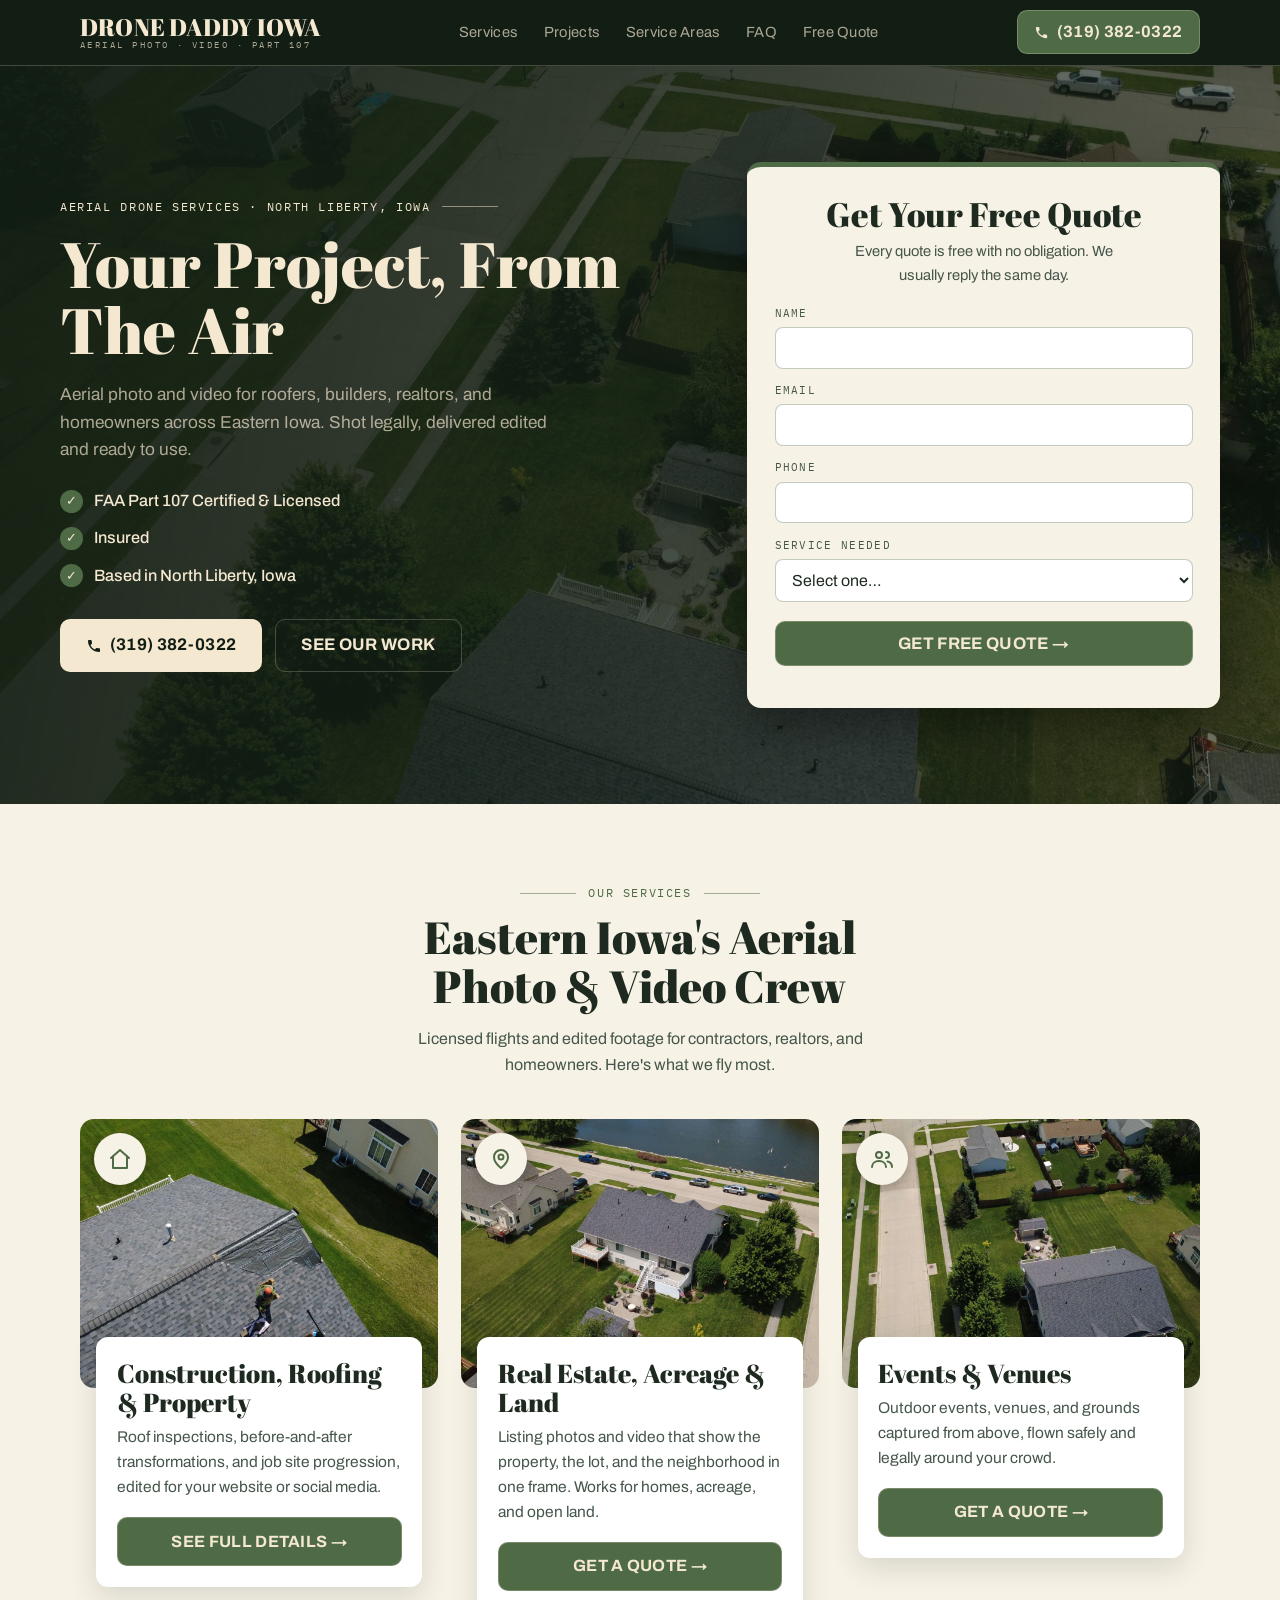
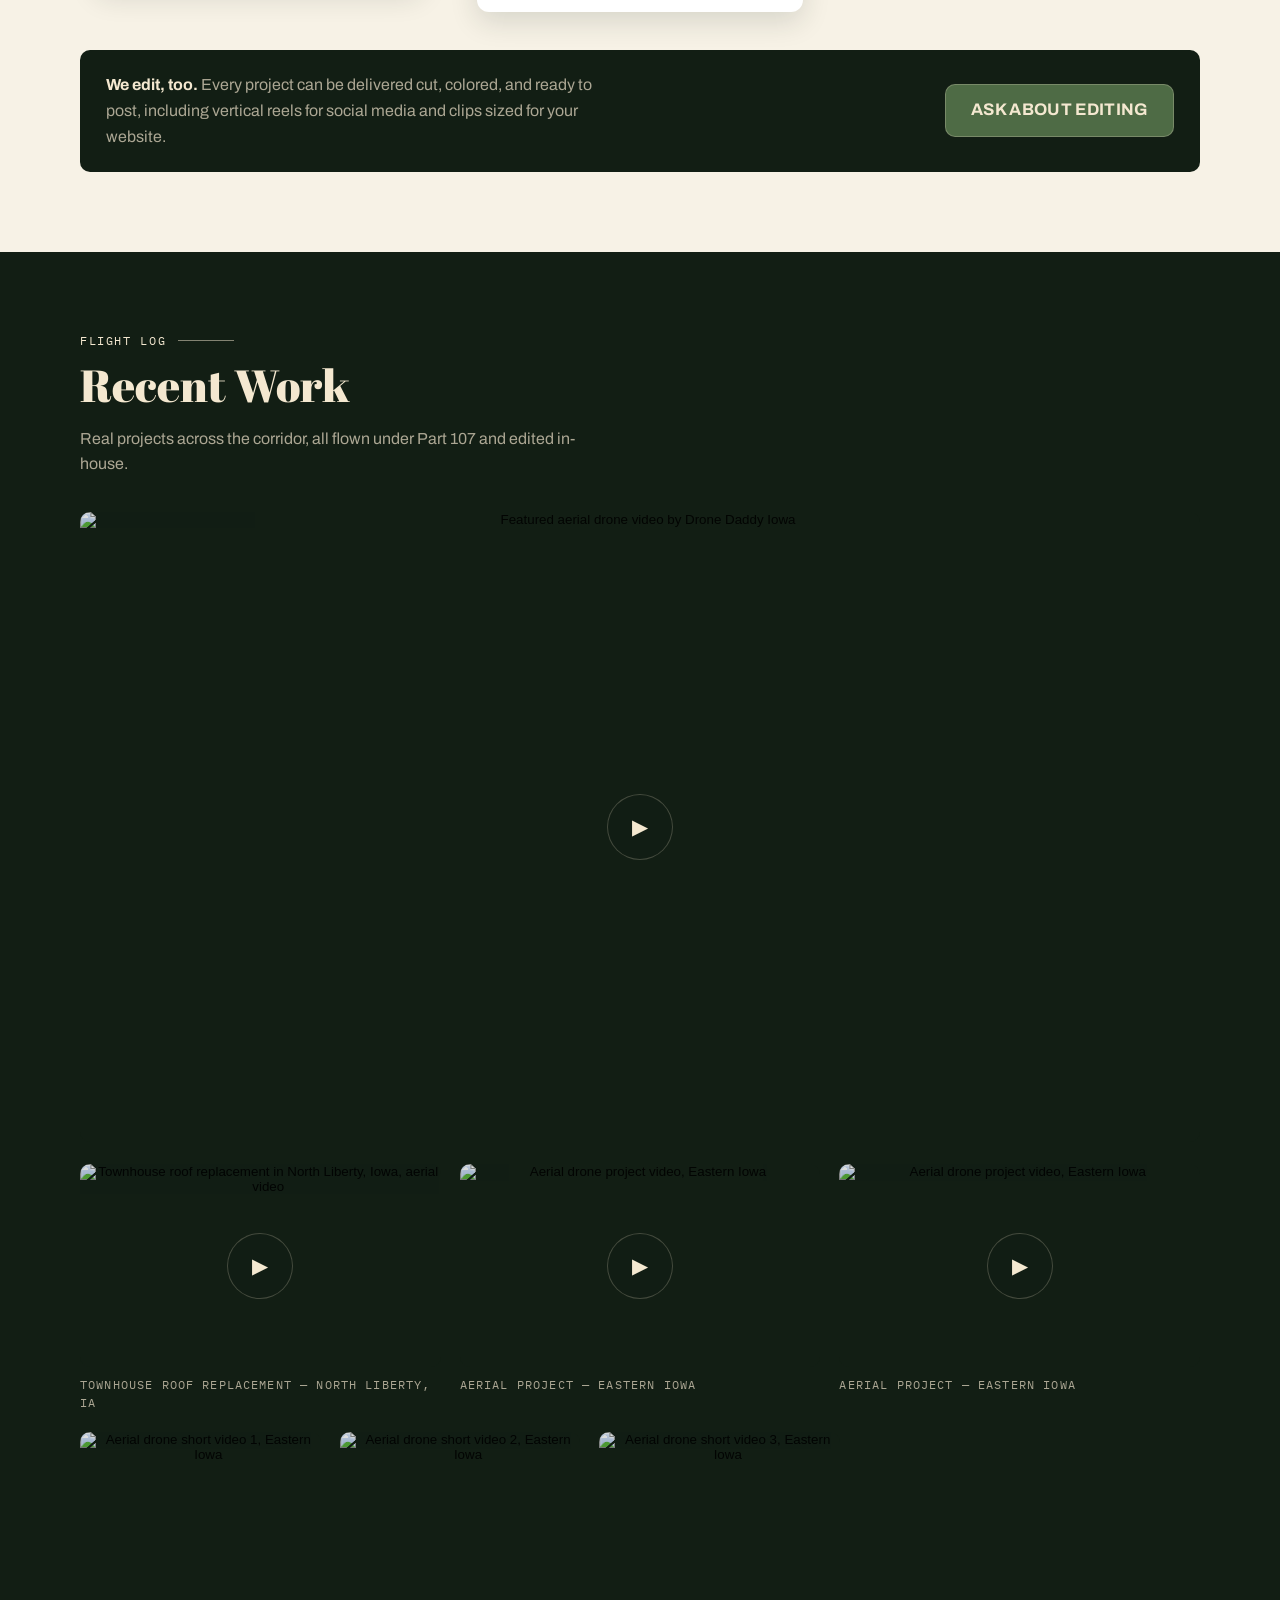
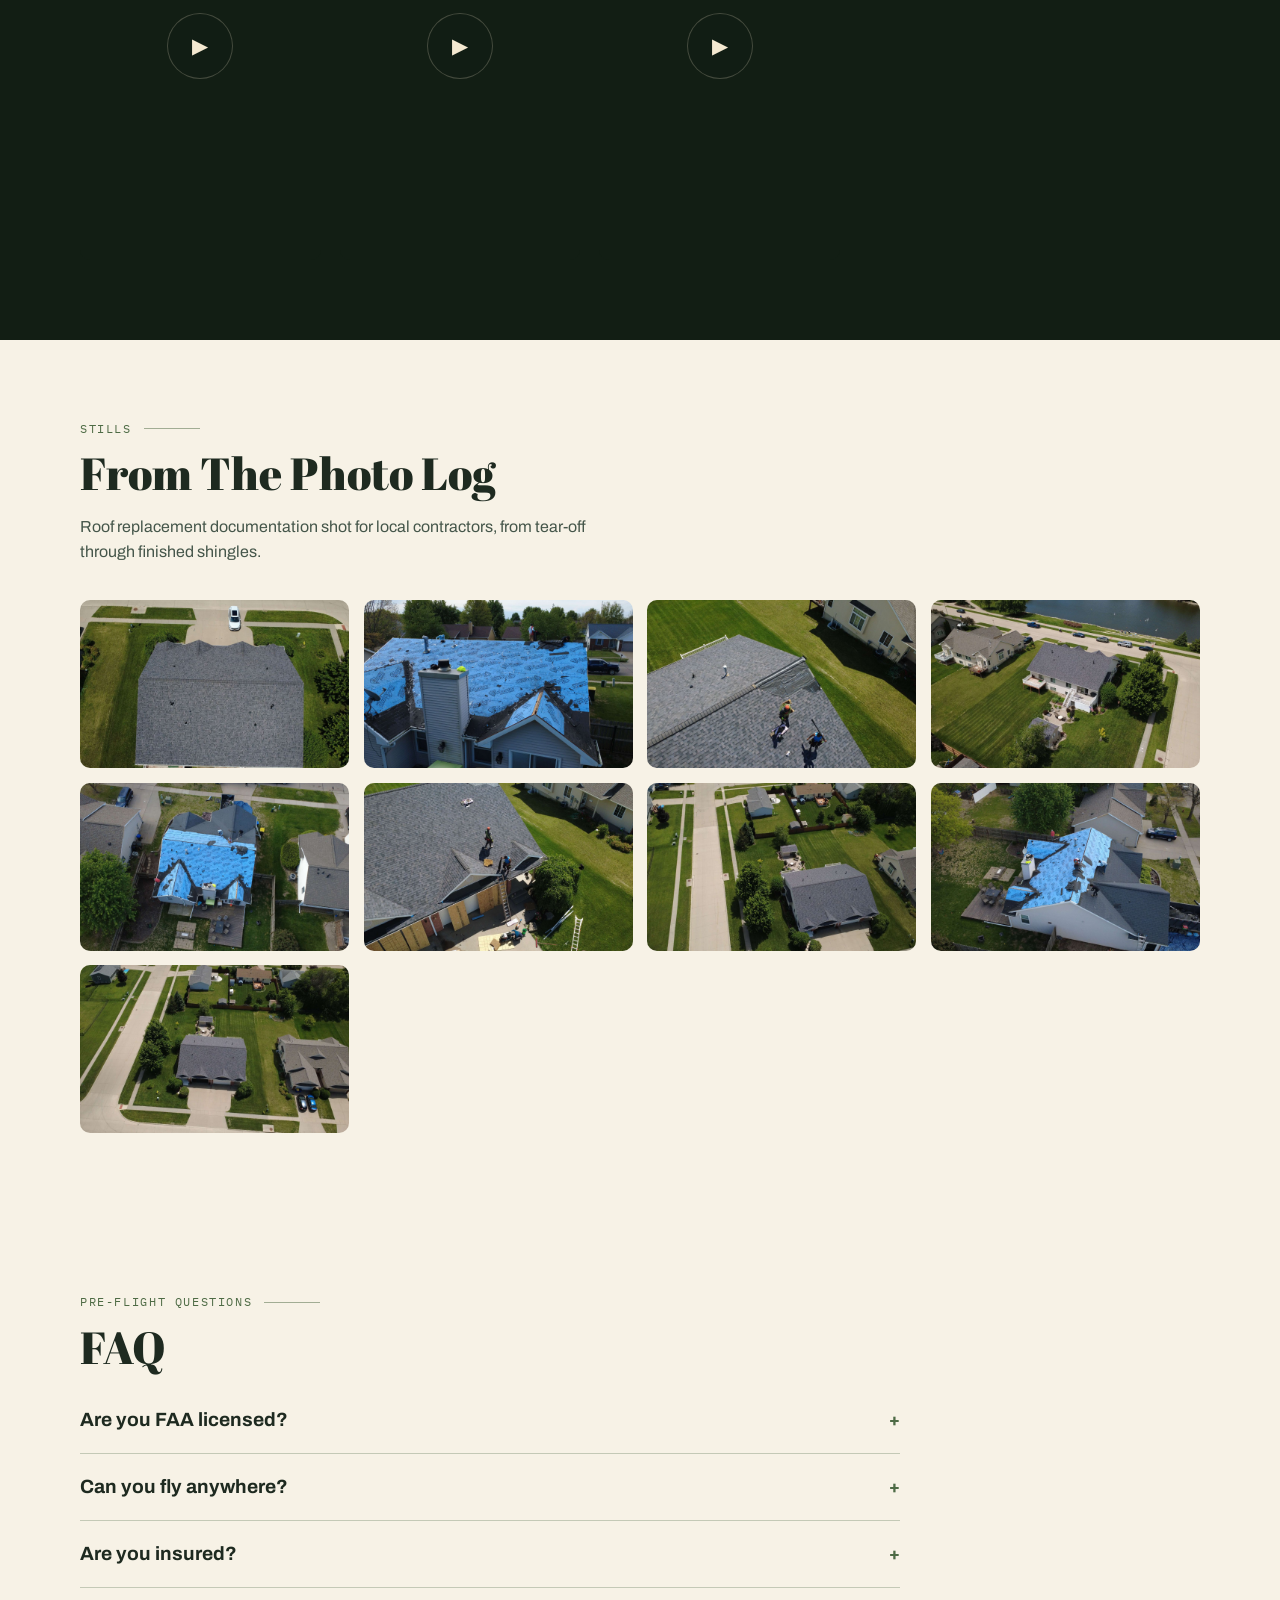
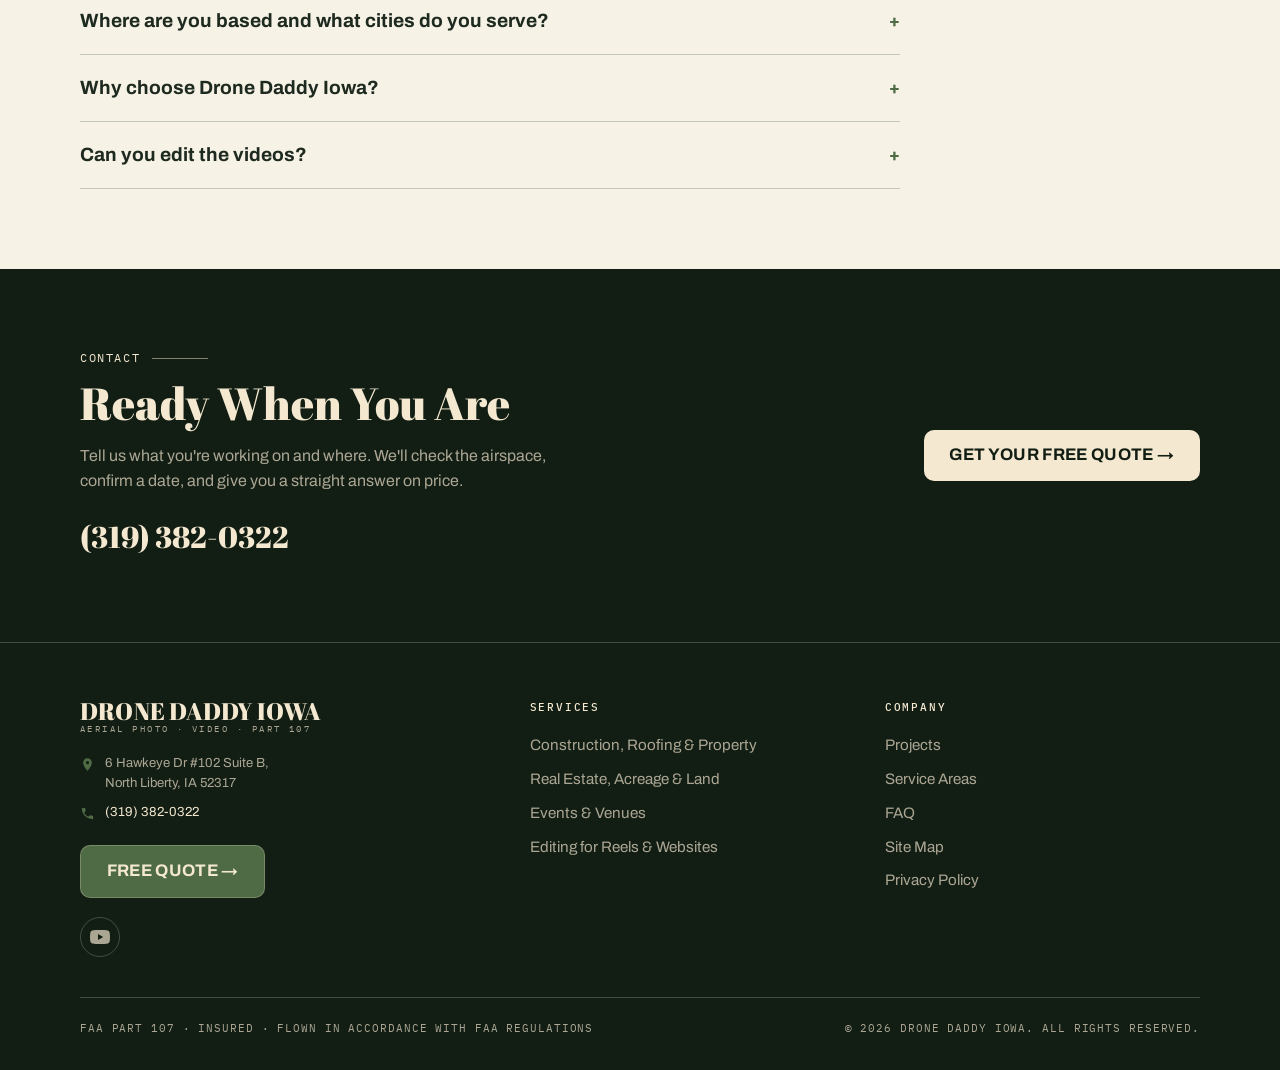
==== index.html @ 3ab8909d "Add three YouTube Shorts to homepage and projects page Co-Authored-By: Claude Sonnet 5.5 <noreply@an" ====
<!DOCTYPE html>
<html lang="en">
<head>
<meta charset="UTF-8">
<meta name="viewport" content="width=device-width, initial-scale=1.0">
<title>Iowa Aerial Drone Photography | Drone Daddy Iowa</title>
<meta name="description" content="Aerial drone photo and video for roofing, construction, real estate, and events. Free quotes: (319) 382-0322. 6 Hawkeye Dr #102 Suite B, North Liberty, IA 52317.">
<link rel="canonical" href="https://www.dronedaddyiowa.com/">

<meta property="og:title" content="Iowa Aerial Drone Photography | Drone Daddy Iowa">
<meta property="og:description" content="Aerial drone photo and video for roofing, construction, real estate, and events. Free quotes: (319) 382-0322.">
<meta property="og:type" content="website">
<meta property="og:url" content="https://www.dronedaddyiowa.com/">
<meta property="og:image" content="https://www.dronedaddyiowa.com/images/hero-poster.jpg">

<link rel="preconnect" href="https://fonts.googleapis.com">
<link rel="preconnect" href="https://fonts.gstatic.com" crossorigin>
<link href="https://fonts.googleapis.com/css2?family=Abril+Fatface&family=Archivo:wght@400;500;600;700&family=IBM+Plex+Mono:wght@400;500&display=swap" rel="stylesheet">
<link rel="stylesheet" href="styles.css">

<script type="application/ld+json">
{
  "@context": "https://schema.org",
  "@type": "LocalBusiness",
  "@id": "https://www.dronedaddyiowa.com/#business",
  "name": "Drone Daddy Iowa",
  "description": "FAA Part 107 certified and insured aerial drone photography and video: roofing and construction progress documentation, real estate, acreage, land, and events.",
  "url": "https://www.dronedaddyiowa.com/",
  "telephone": "+13193820322",
  "image": "https://www.dronedaddyiowa.com/images/hero-poster.jpg",
  "sameAs": ["https://www.youtube.com/@DroneDaddyIowa"],
  "address": {
    "@type": "PostalAddress",
    "streetAddress": "6 Hawkeye Dr #102 Suite B",
    "addressLocality": "North Liberty",
    "addressRegion": "IA",
    "postalCode": "52317",
    "addressCountry": "US"
  },
  "geo": {
    "@type": "GeoCoordinates",
    "latitude": 41.7500,
    "longitude": -91.6110
  },
  "areaServed": [
    {"@type": "City", "name": "North Liberty"},
    {"@type": "City", "name": "Iowa City"},
    {"@type": "City", "name": "Coralville"},
    {"@type": "City", "name": "Cedar Rapids"},
    {"@type": "City", "name": "Solon"},
    {"@type": "State", "name": "Iowa"}
  ],
  "priceRange": "$$"
}
</script>
<script type="application/ld+json">
{
  "@context": "https://schema.org",
  "@type": "FAQPage",
  "mainEntity": [
    {
      "@type": "Question",
      "name": "Are you FAA licensed?",
      "acceptedAnswer": {"@type": "Answer", "text": "Yes. Drone Daddy Iowa holds an FAA Part 107 Remote Pilot Certificate, the federal license required to fly drones commercially in the United States. Every flight follows Part 107 rules, including airspace authorization when required."}
    },
    {
      "@type": "Question",
      "name": "Can you fly anywhere?",
      "acceptedAnswer": {"@type": "Answer", "text": "Most places, yes. Airspace near airports, certain events, and some public lands needs prior FAA authorization, and a few areas are off limits entirely. We check airspace for every job before we quote it. In controlled airspace we can usually get authorization quickly through the FAA's LAANC system."}
    },
    {
      "@type": "Question",
      "name": "Are you insured?",
      "acceptedAnswer": {"@type": "Answer", "text": "Yes. We carry liability insurance for our drone operations and can provide a certificate of insurance on request. Many contractors and venues require one before work begins."}
    },
    {
      "@type": "Question",
      "name": "Where are you based and what cities do you serve?",
      "acceptedAnswer": {"@type": "Answer", "text": "We are based in North Liberty, Iowa and serve the surrounding corridor: Iowa City, Coralville, Cedar Rapids, Solon, and communities across Eastern Iowa. For larger projects we travel statewide."}
    },
    {
      "@type": "Question",
      "name": "Why choose Drone Daddy Iowa?",
      "acceptedAnswer": {"@type": "Answer", "text": "We are local, licensed, and insured, and we deliver edited footage you can actually use, not just raw files. We shoot for roofers, builders, realtors, and homeowners across Eastern Iowa, and we check airspace before every flight."}
    },
    {
      "@type": "Question",
      "name": "Can you edit the videos?",
      "acceptedAnswer": {"@type": "Answer", "text": "Yes. Editing is part of the job: color, music, titles, and cuts sized for wherever the footage will live, from YouTube to your website to social media reels. If you have your own editor, we can deliver raw footage instead."}
    }
  ]
}
</script>
</head>
<body>

<header class="site-header">
  <div class="header-inner">
    <a class="brand" href="#top">Drone Daddy Iowa
      <small>Aerial Photo · Video · Part 107</small>
    </a>
    <nav class="main-nav" id="mainNav" aria-label="Main">
      <a href="#services">Services</a>
      <a href="projects.html">Projects</a>
      <a href="service-areas.html">Service Areas</a>
      <a href="#faq">FAQ</a>
      <a href="#quote">Free Quote</a>
    </nav>
    <div style="display:flex; gap:.6rem; align-items:center;">
      <a class="call-btn" href="tel:+13193820322">
        <svg width="15" height="15" viewBox="0 0 24 24" fill="currentColor" aria-hidden="true"><path d="M6.62 10.79a15.05 15.05 0 0 0 6.59 6.59l2.2-2.2a1 1 0 0 1 1.02-.24 11.36 11.36 0 0 0 3.57.57 1 1 0 0 1 1 1V20a1 1 0 0 1-1 1A17 17 0 0 1 3 4a1 1 0 0 1 1-1h3.5a1 1 0 0 1 1 1 11.36 11.36 0 0 0 .57 3.57 1 1 0 0 1-.25 1.02z"/></svg>
        (319) 382-0322</a>
      <button class="nav-toggle" aria-expanded="false" aria-controls="mainNav" aria-label="Menu">☰</button>
    </div>
  </div>
</header>

<main id="top">

  <!-- ====================== HERO ====================== -->
  <section class="hero on-dark">
    <div class="hero-media" id="heroMedia" aria-hidden="true"></div>
    <div class="wrap hero-grid">

      <div class="hero-copy">
        <p class="data-label">Aerial Drone Services · North Liberty, Iowa</p>
        <h1>Your Project, From The Air</h1>
        <p class="sub">Aerial photo and video for roofers, builders, realtors, and homeowners across Eastern Iowa. Shot legally, delivered edited and ready to use.</p>
        <ul class="checklist">
          <li>FAA Part 107 Certified &amp; Licensed</li>
          <li>Insured</li>
          <li>Based in North Liberty, Iowa</li>
        </ul>
        <div class="hero-ctas">
          <a class="btn btn-light" href="tel:+13193820322">
            <svg width="16" height="16" viewBox="0 0 24 24" fill="currentColor" aria-hidden="true"><path d="M6.62 10.79a15.05 15.05 0 0 0 6.59 6.59l2.2-2.2a1 1 0 0 1 1.02-.24 11.36 11.36 0 0 0 3.57.57 1 1 0 0 1 1 1V20a1 1 0 0 1-1 1A17 17 0 0 1 3 4a1 1 0 0 1 1-1h3.5a1 1 0 0 1 1 1 11.36 11.36 0 0 0 .57 3.57 1 1 0 0 1-.25 1.02z"/></svg>
            (319) 382-0322</a>
          <a class="btn btn-ghost" href="#work">See Our Work</a>
        </div>
      </div>

      <div class="form-card" id="quote">
        <h2>Get Your Free Quote</h2>
        <p class="form-note">Every quote is free with no obligation. We usually reply the same day.</p>
        <form id="quoteForm" action="https://api.web3forms.com/submit" method="POST">
          <input type="hidden" name="access_key" value="1fcb3336-51b3-4bd0-9146-95f902e5e6cc">
          <input type="hidden" name="subject" value="New quote request — dronedaddyiowa.com">
          <input type="hidden" name="from_name" value="Drone Daddy Iowa Website">
          <input type="checkbox" name="botcheck" class="hidden" style="display:none;" tabindex="-1" aria-hidden="true">

          <label for="f-name">Name</label>
          <input id="f-name" type="text" name="name" required autocomplete="name">

          <label for="f-email">Email</label>
          <input id="f-email" type="email" name="email" required autocomplete="email">

          <label for="f-phone">Phone</label>
          <input id="f-phone" type="tel" name="phone" required autocomplete="tel">

          <label for="f-service">Service needed</label>
          <select id="f-service" name="service" required>
            <option value="">Select one…</option>
            <option>Roofing / Construction Progress</option>
            <option>Real Estate, Acreage &amp; Land</option>
            <option>Events &amp; Venues</option>
            <option>Editing (Reels / Website)</option>
            <option>Something else</option>
          </select>

          <button class="btn btn-solid" type="submit">Get Free Quote →</button>
          <p class="form-status" id="formStatus" role="status" aria-live="polite"></p>
        </form>
      </div>

    </div>
  </section>

  <!-- ====================== SERVICES ====================== -->
  <section class="section" id="services">
    <div class="wrap">
      <div class="section-head-center">
        <p class="data-label center">Our Services</p>
        <h2>Eastern Iowa's Aerial<br>Photo &amp; Video Crew</h2>
        <p class="lede">Licensed flights and edited footage for contractors, realtors, and homeowners. Here's what we fly most.</p>
      </div>

      <div class="service-grid">
        <article class="service-card">
          <div class="photo">
            <img src="images/roof-replacement-in-progress-1.jpg" alt="Roofing crew installing shingles, photographed from a drone" loading="lazy">
            <span class="icon-badge" aria-hidden="true">
              <svg width="24" height="24" viewBox="0 0 24 24" fill="none" stroke="currentColor" stroke-width="2" stroke-linecap="round" stroke-linejoin="round"><path d="M3 11l9-8 9 8"/><path d="M5 9.5V21h14V9.5"/></svg>
            </span>
          </div>
          <div class="panel">
            <h3>Construction, Roofing &amp; Property</h3>
            <p>Roof inspections, before-and-after transformations, and job site progression, edited for your website or social media.</p>
            <a class="btn btn-solid" href="construction-roofing.html">See Full Details →</a>
          </div>
        </article>

        <article class="service-card">
          <div class="photo">
            <img src="images/roof-replacement-north-liberty-after-2.jpg" alt="Lakefront home and finished roof, aerial drone photo" loading="lazy">
            <span class="icon-badge" aria-hidden="true">
              <svg width="24" height="24" viewBox="0 0 24 24" fill="none" stroke="currentColor" stroke-width="2" stroke-linecap="round" stroke-linejoin="round"><path d="M12 21s7-5.5 7-11a7 7 0 1 0-14 0c0 5.5 7 11 7 11z"/><circle cx="12" cy="10" r="2.5"/></svg>
            </span>
          </div>
          <div class="panel">
            <h3>Real Estate, Acreage &amp; Land</h3>
            <p>Listing photos and video that show the property, the lot, and the neighborhood in one frame. Works for homes, acreage, and open land.</p>
            <a class="btn btn-solid" href="#quote">Get a Quote →</a>
          </div>
        </article>

        <article class="service-card">
          <div class="photo">
            <img src="images/roof-replacement-north-liberty-after-3.jpg" alt="Neighborhood and lakefront from above, aerial drone photo" loading="lazy">
            <span class="icon-badge" aria-hidden="true">
              <svg width="24" height="24" viewBox="0 0 24 24" fill="none" stroke="currentColor" stroke-width="2" stroke-linecap="round" stroke-linejoin="round"><circle cx="9" cy="8" r="3"/><path d="M2 20c0-3.5 3-6 7-6s7 2.5 7 6"/><path d="M16 5a3 3 0 0 1 0 6"/><path d="M17.5 14.5c2.7.6 4.5 2.5 4.5 5.5"/></svg>
            </span>
          </div>
          <div class="panel">
            <h3>Events &amp; Venues</h3>
            <p>Outdoor events, venues, and grounds captured from above, flown safely and legally around your crowd.</p>
            <a class="btn btn-solid" href="#quote">Get a Quote →</a>
          </div>
        </article>
      </div>

      <div class="editing-strip">
        <p><strong>We edit, too.</strong> Every project can be delivered cut, colored, and ready to post, including vertical reels for social media and clips sized for your website.</p>
        <a class="btn btn-solid" href="#quote">Ask About Editing</a>
      </div>
    </div>
  </section>

  <!-- ====================== WORK / VIDEOS ====================== -->
  <section class="section section-dark on-dark" id="work">
    <div class="wrap">
      <p class="data-label">Flight Log</p>
      <h2>Recent Work</h2>
      <p class="lede">Real projects across the corridor, all flown under Part 107 and edited in-house.</p>

      <div class="featured-video">
        <button class="yt-facade" data-yt="Hy8-hFbvRlY" aria-label="Play featured video">
          <img src="https://i.ytimg.com/vi/Hy8-hFbvRlY/maxresdefault.jpg" alt="Featured aerial drone video by Drone Daddy Iowa" loading="lazy">
        </button>
      </div>

      <div class="video-grid">
        <figure class="video-item">
          <button class="yt-facade" data-yt="gDo0XvJtPyI" aria-label="Play video: Townhouse roof replacement, North Liberty">
            <img src="https://i.ytimg.com/vi/gDo0XvJtPyI/hqdefault.jpg" alt="Townhouse roof replacement in North Liberty, Iowa, aerial video" loading="lazy">
          </button>
          <figcaption>Townhouse Roof Replacement — North Liberty, IA</figcaption>
        </figure>
        <figure class="video-item">
          <button class="yt-facade" data-yt="KrkBg7slOeg" aria-label="Play project video">
            <img src="https://i.ytimg.com/vi/KrkBg7slOeg/hqdefault.jpg" alt="Aerial drone project video, Eastern Iowa" loading="lazy">
          </button>
          <figcaption>Aerial Project — Eastern Iowa</figcaption>
        </figure>
        <figure class="video-item">
          <button class="yt-facade" data-yt="Tn2q6MmQTS4" aria-label="Play project video">
            <img src="https://i.ytimg.com/vi/Tn2q6MmQTS4/hqdefault.jpg" alt="Aerial drone project video, Eastern Iowa" loading="lazy">
          </button>
          <figcaption>Aerial Project — Eastern Iowa</figcaption>
        </figure>
      </div>

      <div class="short-grid" style="margin-top:1.2rem;">
        <figure class="video-item">
          <button class="yt-facade yt-short" data-yt="OPd3qE67Uos" aria-label="Play short video 1">
            <img src="https://i.ytimg.com/vi/OPd3qE67Uos/hqdefault.jpg" alt="Aerial drone short video 1, Eastern Iowa" loading="lazy">
          </button>
        </figure>
        <figure class="video-item">
          <button class="yt-facade yt-short" data-yt="YWDceTVwirc" aria-label="Play short video 2">
            <img src="https://i.ytimg.com/vi/YWDceTVwirc/hqdefault.jpg" alt="Aerial drone short video 2, Eastern Iowa" loading="lazy">
          </button>
        </figure>
        <figure class="video-item">
          <button class="yt-facade yt-short" data-yt="YoIImzVyyZ8" aria-label="Play short video 3">
            <img src="https://i.ytimg.com/vi/YoIImzVyyZ8/hqdefault.jpg" alt="Aerial drone short video 3, Eastern Iowa" loading="lazy">
          </button>
        </figure>
      </div>
    </div>
  </section>

  <!-- ====================== PHOTO PORTFOLIO ====================== -->
  <section class="section" id="portfolio">
    <div class="wrap">
      <p class="data-label">Stills</p>
      <h2>From The Photo Log</h2>
      <p class="lede">Roof replacement documentation shot for local contractors, from tear-off through finished shingles.</p>
      <div class="photo-grid">
        <img src="images/roof-replacement-north-liberty-after-1.jpg" alt="Finished roof replacement on a townhouse in North Liberty, Iowa, overhead drone photo" loading="lazy">
        <img src="images/roof-tearoff-iowa-city-1.jpg" alt="Roof tear-off in progress with underlayment exposed, aerial drone photo, Iowa City" loading="lazy">
        <img src="images/roof-replacement-in-progress-1.jpg" alt="Roofing crew installing shingles on a residential roof, drone photo" loading="lazy">
        <img src="images/roof-replacement-north-liberty-after-2.jpg" alt="Completed shingle roof and lakefront neighborhood, aerial drone photo, North Liberty" loading="lazy">
        <img src="images/roof-tearoff-iowa-city-2.jpg" alt="Roof deck prepared with synthetic underlayment during replacement, aerial photo" loading="lazy">
        <img src="images/roof-replacement-in-progress-2.jpg" alt="Roofers finishing ridge detail on a new shingle roof, drone photo" loading="lazy">
        <img src="images/roof-replacement-north-liberty-after-3.jpg" alt="After photo of full roof replacement, aerial view of home and yard" loading="lazy">
        <img src="images/roof-tearoff-iowa-city-3.jpg" alt="Job site during roof replacement with crew and materials staged, aerial photo" loading="lazy">
        <img src="images/roof-replacement-north-liberty-after-4.jpg" alt="New roof from directly overhead showing clean shingle lines, drone photo" loading="lazy">
      </div>
    </div>
  </section>

  <!-- ====================== FAQ ====================== -->
  <section class="section" id="faq">
    <div class="wrap">
      <p class="data-label">Pre-Flight Questions</p>
      <h2>FAQ</h2>
      <div class="faq-list">
        <details>
          <summary>Are you FAA licensed?</summary>
          <p>Yes. Drone Daddy Iowa holds an FAA Part 107 Remote Pilot Certificate, the federal license required to fly drones commercially in the United States. Every flight follows Part 107 rules, including airspace authorization when required.</p>
        </details>
        <details>
          <summary>Can you fly anywhere?</summary>
          <p>Most places, yes. Airspace near airports, certain events, and some public lands needs prior FAA authorization, and a few areas are off limits entirely. We check airspace for every job before we quote it. In controlled airspace we can usually get authorization quickly through the FAA's LAANC system.</p>
        </details>
        <details>
          <summary>Are you insured?</summary>
          <p>Yes. We carry liability insurance for our drone operations and can provide a certificate of insurance on request. Many contractors and venues require one before work begins.</p>
        </details>
        <details>
          <summary>Where are you based and what cities do you serve?</summary>
          <p>We're based in North Liberty, Iowa and serve the surrounding corridor: Iowa City, Coralville, Cedar Rapids, Solon, and communities across Eastern Iowa. For larger projects we travel statewide.</p>
        </details>
        <details>
          <summary>Why choose Drone Daddy Iowa?</summary>
          <p>We're local, licensed, and insured, and we deliver edited footage you can actually use, not just raw files. We shoot for roofers, builders, realtors, and homeowners across Eastern Iowa, and we check airspace before every flight.</p>
        </details>
        <details>
          <summary>Can you edit the videos?</summary>
          <p>Yes. Editing is part of the job: color, music, titles, and cuts sized for wherever the footage will live, from YouTube to your website to social media reels. If you have your own editor, we can deliver raw footage instead.</p>
        </details>
      </div>
    </div>
  </section>

  <!-- ====================== CONTACT BAND ====================== -->
  <section class="section section-dark on-dark" id="contact">
    <div class="wrap contact-band">
      <div>
        <p class="data-label">Contact</p>
        <h2>Ready When You Are</h2>
        <p>Tell us what you're working on and where. We'll check the airspace, confirm a date, and give you a straight answer on price.</p>
        <p class="phone-line"><a href="tel:+13193820322">(319) 382-0322</a></p>
      </div>
      <a class="btn btn-light" href="#quote">Get Your Free Quote →</a>
    </div>
  </section>

</main>

<footer class="site-footer">
  <div class="wrap">
    <div class="footer-grid">

      <div class="footer-brand">
        <a class="brand" href="#top">Drone Daddy Iowa
          <small>Aerial Photo · Video · Part 107</small>
        </a>
        <ul>
          <li>
            <svg width="15" height="15" viewBox="0 0 24 24" fill="currentColor" aria-hidden="true"><path d="M12 2a7 7 0 0 0-7 7c0 5.25 7 13 7 13s7-7.75 7-13a7 7 0 0 0-7-7zm0 9.5A2.5 2.5 0 1 1 12 6.5a2.5 2.5 0 0 1 0 5z"/></svg>
            <span>6 Hawkeye Dr #102 Suite B,<br>North Liberty, IA 52317</span>
          </li>
          <li>
            <svg width="15" height="15" viewBox="0 0 24 24" fill="currentColor" aria-hidden="true"><path d="M6.62 10.79a15.05 15.05 0 0 0 6.59 6.59l2.2-2.2a1 1 0 0 1 1.02-.24 11.36 11.36 0 0 0 3.57.57 1 1 0 0 1 1 1V20a1 1 0 0 1-1 1A17 17 0 0 1 3 4a1 1 0 0 1 1-1h3.5a1 1 0 0 1 1 1 11.36 11.36 0 0 0 .57 3.57 1 1 0 0 1-.25 1.02z"/></svg>
            <a href="tel:+13193820322">(319) 382-0322</a>
          </li>
        </ul>
        <a class="btn btn-solid" href="#quote">Free Quote →</a>
        <div class="footer-social">
          <a href="https://www.youtube.com/@DroneDaddyIowa" target="_blank" rel="noopener" aria-label="Drone Daddy Iowa on YouTube">
            <svg width="20" height="20" viewBox="0 0 24 24" fill="currentColor" aria-hidden="true"><path d="M23.5 6.2a3 3 0 0 0-2.1-2.1C19.5 3.5 12 3.5 12 3.5s-7.5 0-9.4.6A3 3 0 0 0 .5 6.2 31.3 31.3 0 0 0 0 12a31.3 31.3 0 0 0 .5 5.8 3 3 0 0 0 2.1 2.1c1.9.6 9.4.6 9.4.6s7.5 0 9.4-.6a3 3 0 0 0 2.1-2.1A31.3 31.3 0 0 0 24 12a31.3 31.3 0 0 0-.5-5.8zM9.6 15.6V8.4L15.8 12z"/></svg>
          </a>
        </div>
      </div>

      <div class="footer-col">
        <h4>Services</h4>
        <ul>
          <li><a href="construction-roofing.html">Construction, Roofing &amp; Property</a></li>
          <li><a href="#services">Real Estate, Acreage &amp; Land</a></li>
          <li><a href="#services">Events &amp; Venues</a></li>
          <li><a href="#services">Editing for Reels &amp; Websites</a></li>
        </ul>
      </div>

      <div class="footer-col">
        <h4>Company</h4>
        <ul>
          <li><a href="projects.html">Projects</a></li>
          <li><a href="service-areas.html">Service Areas</a></li>
          <li><a href="#faq">FAQ</a></li>
          <li><a href="sitemap.html">Site Map</a></li>
          <li><a href="privacy.html">Privacy Policy</a></li>
        </ul>
      </div>

    </div>

    <div class="footer-bottom">
      <span>FAA PART 107 · INSURED · FLOWN IN ACCORDANCE WITH FAA REGULATIONS</span>
      <span>© <span id="year"></span> DRONE DADDY IOWA. ALL RIGHTS RESERVED.</span>
    </div>
  </div>
</footer>

<a class="mobile-call" href="tel:+13193820322">
  <svg width="18" height="18" viewBox="0 0 24 24" fill="currentColor" aria-hidden="true"><path d="M6.62 10.79a15.05 15.05 0 0 0 6.59 6.59l2.2-2.2a1 1 0 0 1 1.02-.24 11.36 11.36 0 0 0 3.57.57 1 1 0 0 1 1 1V20a1 1 0 0 1-1 1A17 17 0 0 1 3 4a1 1 0 0 1 1-1h3.5a1 1 0 0 1 1 1 11.36 11.36 0 0 0 .57 3.57 1 1 0 0 1-.25 1.02z"/></svg>
  Call (319) 382-0322</a>

<script>
document.getElementById('year').textContent = new Date().getFullYear();

// mobile nav
var toggle = document.querySelector('.nav-toggle');
var nav = document.getElementById('mainNav');
toggle.addEventListener('click', function(){
  var open = nav.classList.toggle('open');
  toggle.setAttribute('aria-expanded', open);
});
nav.addEventListener('click', function(e){
  if (e.target.tagName === 'A'){ nav.classList.remove('open'); toggle.setAttribute('aria-expanded','false'); }
});

// Lazy hero background video: poster paints first, iframe injected after
// full page load, desktop only, skipped when reduced motion is set.
window.addEventListener('load', function(){
  var reduced = window.matchMedia('(prefers-reduced-motion: reduce)').matches;
  if (reduced || window.innerWidth < 768) return;
  var media = document.getElementById('heroMedia');
  var iframe = document.createElement('iframe');
  iframe.src = 'https://www.youtube-nocookie.com/embed/Hy8-hFbvRlY?autoplay=1&mute=1&controls=0&loop=1&playlist=Hy8-hFbvRlY&playsinline=1&rel=0&modestbranding=1';
  iframe.title = 'Drone Daddy Iowa aerial footage';
  iframe.setAttribute('allow', 'autoplay; encrypted-media');
  iframe.setAttribute('tabindex', '-1');
  media.appendChild(iframe);
});

// Click-to-load YouTube facades
document.querySelectorAll('.yt-facade').forEach(function(btn){
  btn.addEventListener('click', function(){
    var id = btn.getAttribute('data-yt');
    var iframe = document.createElement('iframe');
    iframe.src = 'https://www.youtube-nocookie.com/embed/' + id + '?autoplay=1&rel=0';
    iframe.title = 'Drone Daddy Iowa video';
    iframe.setAttribute('allow', 'autoplay; encrypted-media; picture-in-picture');
    iframe.setAttribute('allowfullscreen', '');
    btn.replaceChildren(iframe);
    btn.style.cursor = 'default';
  }, { once: true });
});

// Web3Forms submit with inline status
var form = document.getElementById('quoteForm');
var status = document.getElementById('formStatus');
form.addEventListener('submit', function(e){
  e.preventDefault();
  status.textContent = 'Sending…';
  fetch(form.action, {
    method: 'POST',
    body: new FormData(form),
    headers: { 'Accept': 'application/json' }
  }).then(function(r){ return r.json(); }).then(function(data){
    if (data.success){
      form.reset();
      status.textContent = '✓ Request sent. We\'ll be in touch soon, or call (319) 382-0322.';
    } else {
      status.textContent = 'The form didn\'t go through. Please call or text (319) 382-0322.';
    }
  }).catch(function(){
    status.textContent = 'The form didn\'t go through. Please call or text (319) 382-0322.';
  });
});
</script>
</body>
</html>
---- styles.css ----
/* ============================================================
   Drone Daddy Iowa — dronedaddyiowa.com
   Brand: Forest Green #4E6B45 · Vanilla Silk #F4E8D0 · Scrim #121E14
   Type: Barlow Condensed (display) · Barlow (body) · IBM Plex Mono (data)
   ============================================================ */

:root{
  --green:      #4E6B45;
  --green-deep: #3A5234;
  --scrim:      #121E14;
  --cream:      #F4E8D0;
  --cream-dim:  rgba(244,232,208,.68);
  --cream-line: rgba(244,232,208,.22);
  --paper:      #F7F2E6;
  --ink:        #1E2A20;
  --ink-soft:   #45564A;
  --radius: 10px;
  --wrap: 1160px;
  --font-display: "Abril Fatface", Georgia, serif;
  --font-body: "Archivo", "Helvetica Neue", Arial, sans-serif;
  --font-mono: "IBM Plex Mono", "Courier New", monospace;
}

*{ margin:0; padding:0; box-sizing:border-box; }
html{ scroll-behavior:smooth; }
@media (prefers-reduced-motion: reduce){
  html{ scroll-behavior:auto; }
  *, *::before, *::after{ animation:none !important; transition:none !important; }
}

body{
  font-family:var(--font-body);
  color:var(--ink);
  background:var(--paper);
  line-height:1.6;
  -webkit-font-smoothing:antialiased;
}

img{ max-width:100%; display:block; }
a{ color:inherit; }
svg{ display:block; }

.wrap{ max-width:var(--wrap); margin:0 auto; padding:0 20px; }

/* ---------- mono data labels ---------- */
.data-label{
  font-family:var(--font-mono);
  font-size:.72rem;
  letter-spacing:.14em;
  text-transform:uppercase;
  color:var(--green);
  display:flex;
  align-items:center;
  gap:.75rem;
}
.data-label::after{
  content:"";
  height:1px; flex:0 0 56px;
  background:var(--green);
  opacity:.5;
}
.data-label.center{ justify-content:center; }
.data-label.center::before{
  content:""; height:1px; flex:0 0 56px;
  background:var(--green); opacity:.5;
}
.on-dark .data-label{ color:var(--cream); }
.on-dark .data-label::after,
.on-dark .data-label.center::before{ background:var(--cream); }

/* ---------- header ---------- */
.site-header{
  position:sticky; top:0; z-index:100;
  background:var(--scrim);
  border-bottom:1px solid var(--cream-line);
}
.header-inner{
  display:flex; align-items:center; justify-content:space-between;
  gap:1rem; padding:.65rem 20px;
  max-width:var(--wrap); margin:0 auto;
}
.brand{
  font-family:var(--font-display);
  font-weight:400; font-size:1.5rem; letter-spacing:.01em;
  text-transform:uppercase; color:var(--cream);
  text-decoration:none; line-height:1.05;
  display:flex; flex-direction:column;
}
.brand small{
  font-family:var(--font-mono);
  font-size:.55rem; letter-spacing:.28em; font-weight:400;
  color:var(--cream-dim);
}
.main-nav{ display:flex; gap:1.6rem; }
.main-nav a{
  color:var(--cream-dim); text-decoration:none;
  font-size:.92rem; letter-spacing:.02em;
}
.main-nav a:hover, .main-nav a:focus-visible{ color:var(--cream); }
.call-btn{
  display:inline-flex; align-items:center; gap:.45rem;
  background:var(--green); color:var(--cream);
  text-decoration:none;
  font-family:var(--font-body); font-weight:700;
  font-size:1.02rem; letter-spacing:.02em;
  padding:.5rem 1.05rem; border-radius:var(--radius);
  white-space:nowrap;
  border:1px solid rgba(244,232,208,.25);
}
.call-btn:hover, .call-btn:focus-visible{ background:var(--green-deep); }
.nav-toggle{ display:none; }

@media (max-width: 820px){
  .brand{ font-size:1.05rem; max-width:110px; }
  .brand small{ display:none; }
  .header-inner{ padding:.6rem 14px; gap:.6rem; }
  .main-nav{
    display:none;
    position:absolute; top:100%; left:0; right:0;
    background:var(--scrim);
    flex-direction:column; gap:0;
    border-bottom:1px solid var(--cream-line);
  }
  .main-nav.open{ display:flex; }
  .main-nav a{ padding:.9rem 20px; border-top:1px solid var(--cream-line); }
  .nav-toggle{
    display:inline-flex; align-items:center; justify-content:center;
    background:none; border:1px solid var(--cream-line);
    color:var(--cream); border-radius:8px;
    width:42px; height:38px; font-size:1.2rem; cursor:pointer;
  }
  .call-btn{ font-size:1rem; padding:.5rem .9rem; }
}

/* ---------- hero (split: content + form) ---------- */
.hero{
  position:relative;
  color:var(--cream);
  overflow:hidden;
  background:var(--scrim);
  isolation:isolate;
}
.hero-media{
  position:absolute; inset:0; z-index:-2;
  background:url("images/hero-poster.jpg") center/cover no-repeat;
}
.hero-media iframe{
  position:absolute; top:50%; left:50%;
  width:100vw; height:56.25vw;
  min-height:100%; min-width:177.78vh;
  transform:translate(-50%,-50%);
  pointer-events:none; border:0;
}
.hero::after{
  content:""; position:absolute; inset:0; z-index:-1;
  background:linear-gradient(100deg, rgba(18,30,20,.94) 0%, rgba(18,30,20,.78) 55%, rgba(18,30,20,.55) 100%);
}
.hero-grid{
  display:grid;
  grid-template-columns:1.15fr .85fr;
  gap:3rem;
  align-items:center;
  padding:4.5rem 0;
  min-height:82vh;
}
.hero h1{
  font-family:var(--font-display);
  font-weight:400; text-transform:none;
  font-size:clamp(2.4rem, 5.2vw, 4rem);
  line-height:1.04; letter-spacing:0;
  margin:.9rem 0 1.1rem;
}
.hero .sub{
  max-width:50ch; font-size:1.08rem; color:var(--cream-dim);
  margin-bottom:1.5rem;
}
.checklist{
  list-style:none;
  display:flex; flex-direction:column; gap:.7rem;
  margin-bottom:1.9rem;
  font-size:1.02rem; font-weight:500;
}
.checklist li{ display:flex; align-items:center; gap:.7rem; }
.checklist li::before{
  content:"✓";
  display:inline-flex; align-items:center; justify-content:center;
  flex-shrink:0;
  width:1.45rem; height:1.45rem;
  background:var(--green); color:var(--cream);
  border-radius:50%; font-size:.8rem;
}
.hero-ctas{ display:flex; flex-wrap:wrap; gap:.8rem; }
.btn{
  display:inline-flex; align-items:center; justify-content:center; gap:.5rem;
  text-decoration:none;
  font-family:var(--font-body); font-weight:700;
  font-size:1.05rem; letter-spacing:.02em; text-transform:uppercase;
  padding:.75rem 1.6rem; border-radius:var(--radius);
  border:0; cursor:pointer;
}
.btn-solid{ background:var(--green); color:var(--cream); border:1px solid rgba(244,232,208,.25); }
.btn-solid:hover, .btn-solid:focus-visible{ background:var(--green-deep); }
.btn-ghost{ border:1px solid var(--cream-line); color:var(--cream); background:transparent; }
.btn-ghost:hover, .btn-ghost:focus-visible{ border-color:var(--cream); }
.btn-light{
  background:var(--cream); color:var(--scrim);
}
.btn-light:hover, .btn-light:focus-visible{ background:#fff; }

/* form card in hero */
.form-card{
  background:var(--paper);
  color:var(--ink);
  border-radius:14px;
  padding:1.9rem 1.7rem 1.7rem;
  box-shadow:0 18px 50px rgba(0,0,0,.4);
  border-top:5px solid var(--green);
}
.form-card h2{
  font-family:var(--font-display); text-transform:none; font-weight:400;
  font-size:2.1rem; line-height:1.05; text-align:center;
  margin-bottom:.5rem;
}
.form-card .form-note{
  text-align:center; font-size:.92rem; color:var(--ink-soft);
  margin-bottom:1.1rem; max-width:34ch; margin-left:auto; margin-right:auto;
}
.form-card label{
  display:block;
  font-family:var(--font-mono); font-size:.68rem;
  letter-spacing:.12em; text-transform:uppercase;
  margin:.85rem 0 .3rem; color:var(--ink-soft);
}
.form-card input, .form-card select{
  width:100%;
  background:#fff;
  border:1px solid rgba(78,107,69,.35);
  border-radius:8px;
  color:var(--ink);
  padding:.7rem .8rem;
  font-family:var(--font-body); font-size:1rem;
}
.form-card input:focus, .form-card select:focus{
  outline:2px solid var(--green); outline-offset:1px;
}
.form-card button{ width:100%; margin-top:1.2rem; }
.form-status{
  margin-top:.9rem; font-family:var(--font-mono); font-size:.82rem;
  text-align:center; color:var(--green-deep);
}
.hidden{ display:none; }

@media (max-width: 920px){
  .hero-grid{ grid-template-columns:1fr; gap:2.4rem; padding:3rem 0; min-height:0; }
  .form-card{ max-width:540px; }
}

/* ---------- sections ---------- */
.section{ padding:5rem 0; }
.section-dark{ background:var(--scrim); color:var(--cream); }
.section h2{
  font-family:var(--font-display);
  font-weight:400; text-transform:none;
  font-size:clamp(1.9rem, 3.5vw, 2.9rem);
  line-height:1.08; letter-spacing:0;
  margin:.7rem 0 1rem;
}
.section .lede{ max-width:60ch; color:var(--ink-soft); margin-bottom:2.2rem; }
.section-dark .lede{ color:var(--cream-dim); }
.section-head-center{ text-align:center; margin-bottom:2.6rem; }
.section-head-center .lede{ margin-left:auto; margin-right:auto; }

/* ---------- services (photo cards) ---------- */
.service-grid{
  display:grid; gap:1.4rem;
  grid-template-columns:repeat(auto-fit, minmax(290px, 1fr));
}
.service-card{
  position:relative;
  border-radius:14px;
  overflow:visible;
}
.service-card .photo{
  position:relative;
  border-radius:14px;
  overflow:hidden;
}
.service-card .photo img{
  width:100%; aspect-ratio:4/3; object-fit:cover;
}
.service-card .icon-badge{
  position:absolute; top:14px; left:14px;
  width:52px; height:52px; border-radius:50%;
  background:var(--paper);
  display:flex; align-items:center; justify-content:center;
  color:var(--green);
  box-shadow:0 4px 14px rgba(0,0,0,.25);
}
.service-card .panel{
  background:#fff;
  border-radius:12px;
  margin:-3.2rem 1rem 0;
  position:relative;
  padding:1.4rem 1.3rem 1.3rem;
  box-shadow:0 10px 28px rgba(30,42,32,.14);
}
.service-card h3{
  font-family:var(--font-display); text-transform:none;
  font-size:1.65rem; font-weight:400; line-height:1.1;
  margin-bottom:.5rem;
}
.service-card p{ color:var(--ink-soft); font-size:.97rem; margin-bottom:1.1rem; }
.service-card .btn{ width:100%; font-size:1.02rem; padding:.65rem 1rem; }

/* editing strip */
.editing-strip{
  margin-top:2.4rem;
  background:var(--scrim); color:var(--cream);
  border-radius:var(--radius);
  padding:1.4rem 1.6rem;
  display:flex; flex-wrap:wrap; align-items:center; gap:1rem 2rem;
  justify-content:space-between;
}
.editing-strip p{ color:var(--cream-dim); max-width:58ch; }
.editing-strip strong{ color:var(--cream); }

/* ---------- video work ---------- */
.featured-video{ margin-bottom:1.4rem; }
.yt-facade{
  position:relative; width:100%; aspect-ratio:16/9;
  background:var(--scrim) center/cover no-repeat;
  border:0; border-radius:var(--radius);
  overflow:hidden; cursor:pointer; display:block; padding:0;
}
.yt-facade img{ width:100%; height:100%; object-fit:cover; opacity:.85; }
.yt-facade::after{
  content:"▶";
  position:absolute; top:50%; left:50%;
  transform:translate(-50%,-50%);
  width:64px; height:64px;
  background:rgba(18,30,20,.85);
  border:1px solid var(--cream-line);
  color:var(--cream); font-size:1.3rem;
  display:flex; align-items:center; justify-content:center;
  border-radius:50%;
  transition:background .15s ease;
}
.yt-facade:hover::after, .yt-facade:focus-visible::after{ background:var(--green); }
.yt-facade iframe{
  position:absolute; inset:0; width:100%; height:100%; border:0;
}
.video-grid{
  display:grid; gap:1.2rem;
  grid-template-columns:repeat(auto-fit, minmax(260px, 1fr));
}
.video-item figcaption{
  font-family:var(--font-mono);
  font-size:.72rem; letter-spacing:.1em; text-transform:uppercase;
  color:var(--cream-dim);
  margin-top:.55rem;
}

/* ---------- portfolio ---------- */
.photo-grid{
  display:grid; gap:.9rem;
  grid-template-columns:repeat(auto-fill, minmax(250px, 1fr));
}
.photo-grid img{
  width:100%; aspect-ratio:16/10; object-fit:cover;
  border-radius:var(--radius);
}

/* ---------- FAQ ---------- */
.faq-list{ max-width:820px; }
.faq-list details{
  border-bottom:1px solid rgba(78,107,69,.3);
}
.faq-list summary{
  cursor:pointer; list-style:none;
  display:flex; justify-content:space-between; align-items:center; gap:1rem;
  padding:1.1rem 0;
  font-family:var(--font-body); font-weight:700;
  font-size:1.2rem; text-transform:none; letter-spacing:0;
}
.faq-list summary::-webkit-details-marker{ display:none; }
.faq-list summary::after{
  content:"+";
  font-family:var(--font-mono); font-size:1.1rem;
  color:var(--green); flex-shrink:0;
}
.faq-list details[open] summary::after{ content:"–"; }
.faq-list details p{
  padding:0 0 1.2rem; max-width:65ch; color:var(--ink-soft);
}

/* ---------- contact band ---------- */
.contact-band{
  display:grid; grid-template-columns:1fr auto;
  gap:2rem; align-items:center;
}
@media (max-width: 760px){ .contact-band{ grid-template-columns:1fr; } }
.contact-band .nap{
  font-family:var(--font-mono); font-size:.9rem; line-height:1.9;
  font-style:normal; letter-spacing:.03em;
  border-left:2px solid var(--green);
  padding-left:1rem; margin-top:1.2rem;
  color:var(--cream-dim);
}
.contact-band .nap a{ color:var(--cream); text-decoration:none; }
.contact-band .nap a:hover{ text-decoration:underline; }
.contact-band p{ color:var(--cream-dim); max-width:52ch; }


.contact-band .phone-line{
  margin-top:1.2rem;
  font-family:var(--font-display);
  font-size:1.9rem;
}
.contact-band .phone-line a{
  color:var(--cream); text-decoration:none;
}
.contact-band .phone-line a:hover{ text-decoration:underline; }

/* ---------- footer ---------- */
.site-footer{
  background:var(--scrim); color:var(--cream-dim);
  border-top:1px solid var(--cream-line);
  padding:3.5rem 0 2rem;
  font-size:.95rem;
}
.footer-grid{
  display:grid;
  grid-template-columns:1.3fr 1fr 1fr;
  gap:2.5rem;
  margin-bottom:2.5rem;
}
@media (max-width: 820px){
  .footer-grid{ grid-template-columns:1fr; gap:2rem; }
}
.footer-brand .brand{ margin-bottom:1.2rem; }
.footer-brand ul{
  list-style:none; display:flex; flex-direction:column; gap:.55rem;
  margin-bottom:1.4rem;
}
.footer-brand li{ display:flex; gap:.6rem; align-items:flex-start; font-size:.82rem; line-height:1.55; }
.footer-brand li svg{ flex-shrink:0; margin-top:.25rem; color:var(--green); }
.footer-brand a{ color:var(--cream); text-decoration:none; }
.footer-brand a:hover{ text-decoration:underline; }
.footer-col h4{
  font-family:var(--font-mono); font-size:.7rem;
  letter-spacing:.16em; text-transform:uppercase;
  color:var(--cream); margin-bottom:1rem; font-weight:500;
}
.footer-col ul{ list-style:none; display:flex; flex-direction:column; gap:.6rem; }
.footer-col a{ color:var(--cream-dim); text-decoration:none; }
.footer-col a:hover{ color:var(--cream); }
.footer-social{
  display:flex; gap:.8rem; margin-top:1.2rem;
}
.footer-social a{
  display:inline-flex; align-items:center; justify-content:center;
  width:40px; height:40px; border-radius:50%;
  border:1px solid var(--cream-line); color:var(--cream-dim);
}
.footer-social a:hover, .footer-social a:focus-visible{
  color:var(--cream); border-color:var(--cream);
}
.footer-bottom{
  border-top:1px solid var(--cream-line);
  padding-top:1.4rem;
  display:flex; flex-wrap:wrap; justify-content:space-between; gap:.8rem;
  font-family:var(--font-mono); font-size:.7rem; letter-spacing:.08em;
}

/* ---------- mobile sticky call bar ---------- */
.mobile-call{ display:none; }
@media (max-width: 820px){
  body{ padding-bottom:64px; }
  .mobile-call{
    display:flex; align-items:center; justify-content:center; gap:.6rem;
    position:fixed; left:0; right:0; bottom:0; z-index:110;
    background:var(--green); color:var(--cream);
    text-decoration:none;
    font-family:var(--font-body); font-weight:700;
    font-size:1.1rem; letter-spacing:.02em; text-transform:uppercase;
    padding:1rem;
    border-top:1px solid rgba(244,232,208,.3);
  }
}

/* ---------- subpage hero (no video, simple banner) ---------- */
.page-hero{
  background:var(--scrim); color:var(--cream);
  padding:4.5rem 0 3.5rem;
}
.page-hero h1{
  font-family:var(--font-display); font-weight:400;
  font-size:clamp(2.2rem, 4.6vw, 3.4rem);
  line-height:1.06; margin:.7rem 0 .9rem; max-width:16ch;
}
.page-hero p{ max-width:60ch; color:var(--cream-dim); font-size:1.05rem; }

/* ---------- feature list (construction/roofing page) ---------- */
.feature-list{
  list-style:none;
  display:grid; gap:1.1rem;
  grid-template-columns:repeat(auto-fit, minmax(260px, 1fr));
  margin:2rem 0;
}
.feature-list li{
  background:#fff;
  border-left:4px solid var(--green);
  border-radius:0 10px 10px 0;
  padding:1.2rem 1.4rem;
}
.feature-list h3{
  font-family:var(--font-display); font-weight:400;
  font-size:1.3rem; margin-bottom:.4rem;
}
.feature-list p{ color:var(--ink-soft); font-size:.94rem; }

/* ---------- service areas ---------- */
.area-grid{
  display:grid; gap:1.2rem;
  grid-template-columns:repeat(auto-fit, minmax(240px, 1fr));
  margin-top:2rem;
}
.area-card{
  background:#fff;
  border:1px solid rgba(78,107,69,.22);
  border-top:4px solid var(--green);
  border-radius:10px;
  padding:1.5rem 1.4rem;
}
.area-card .tag{
  display:inline-block;
  font-family:var(--font-mono); font-size:.65rem;
  letter-spacing:.1em; text-transform:uppercase;
  color:var(--green); background:rgba(78,107,69,.1);
  padding:.25rem .65rem; border-radius:20px; margin-bottom:.7rem;
}
.area-card h3{
  font-family:var(--font-display); font-weight:400;
  font-size:1.5rem; margin-bottom:.4rem;
}
.area-card p{ color:var(--ink-soft); font-size:.92rem; }

/* ---------- site map page ---------- */
.sitemap-list{ max-width:680px; }
.sitemap-list h2{
  font-family:var(--font-display); font-weight:400;
  font-size:1.6rem; margin:2.2rem 0 .6rem;
}
.sitemap-list ul{ list-style:none; }
.sitemap-list li{ border-bottom:1px solid rgba(78,107,69,.22); }
.sitemap-list a{
  display:block; padding:.9rem 0;
  text-decoration:none; color:var(--ink); font-size:1.08rem;
}
.sitemap-list a:hover{ color:var(--green); }
.sitemap-list .desc{
  font-size:.86rem; color:var(--ink-soft);
  padding:0 0 .8rem; margin-top:-.6rem;
}

/* ---------- legal page ---------- */
.legal{ max-width:760px; margin:0 auto; padding:4rem 20px; }
.legal h1{
  font-family:var(--font-display); text-transform:none; font-weight:400;
  font-size:2.6rem; margin:1rem 0 1.5rem;
}
.legal h2{
  font-family:var(--font-display); text-transform:none; font-weight:400;
  font-size:1.6rem; margin:2rem 0 .6rem;
}
.legal p, .legal li{ color:var(--ink-soft); margin-bottom:.8rem; }
.legal ul{ padding-left:1.2rem; }

:focus-visible{ outline:2px solid var(--green); outline-offset:2px; }
.section-dark :focus-visible, .site-header :focus-visible, .site-footer :focus-visible{ outline-color:var(--cream); }

/* Vertical YouTube Shorts */
.short-grid{
  display:grid; gap:1.2rem;
  grid-template-columns:repeat(auto-fit, minmax(200px, 1fr));
  max-width:760px;
}
.yt-facade.yt-short{ aspect-ratio:9/16; }
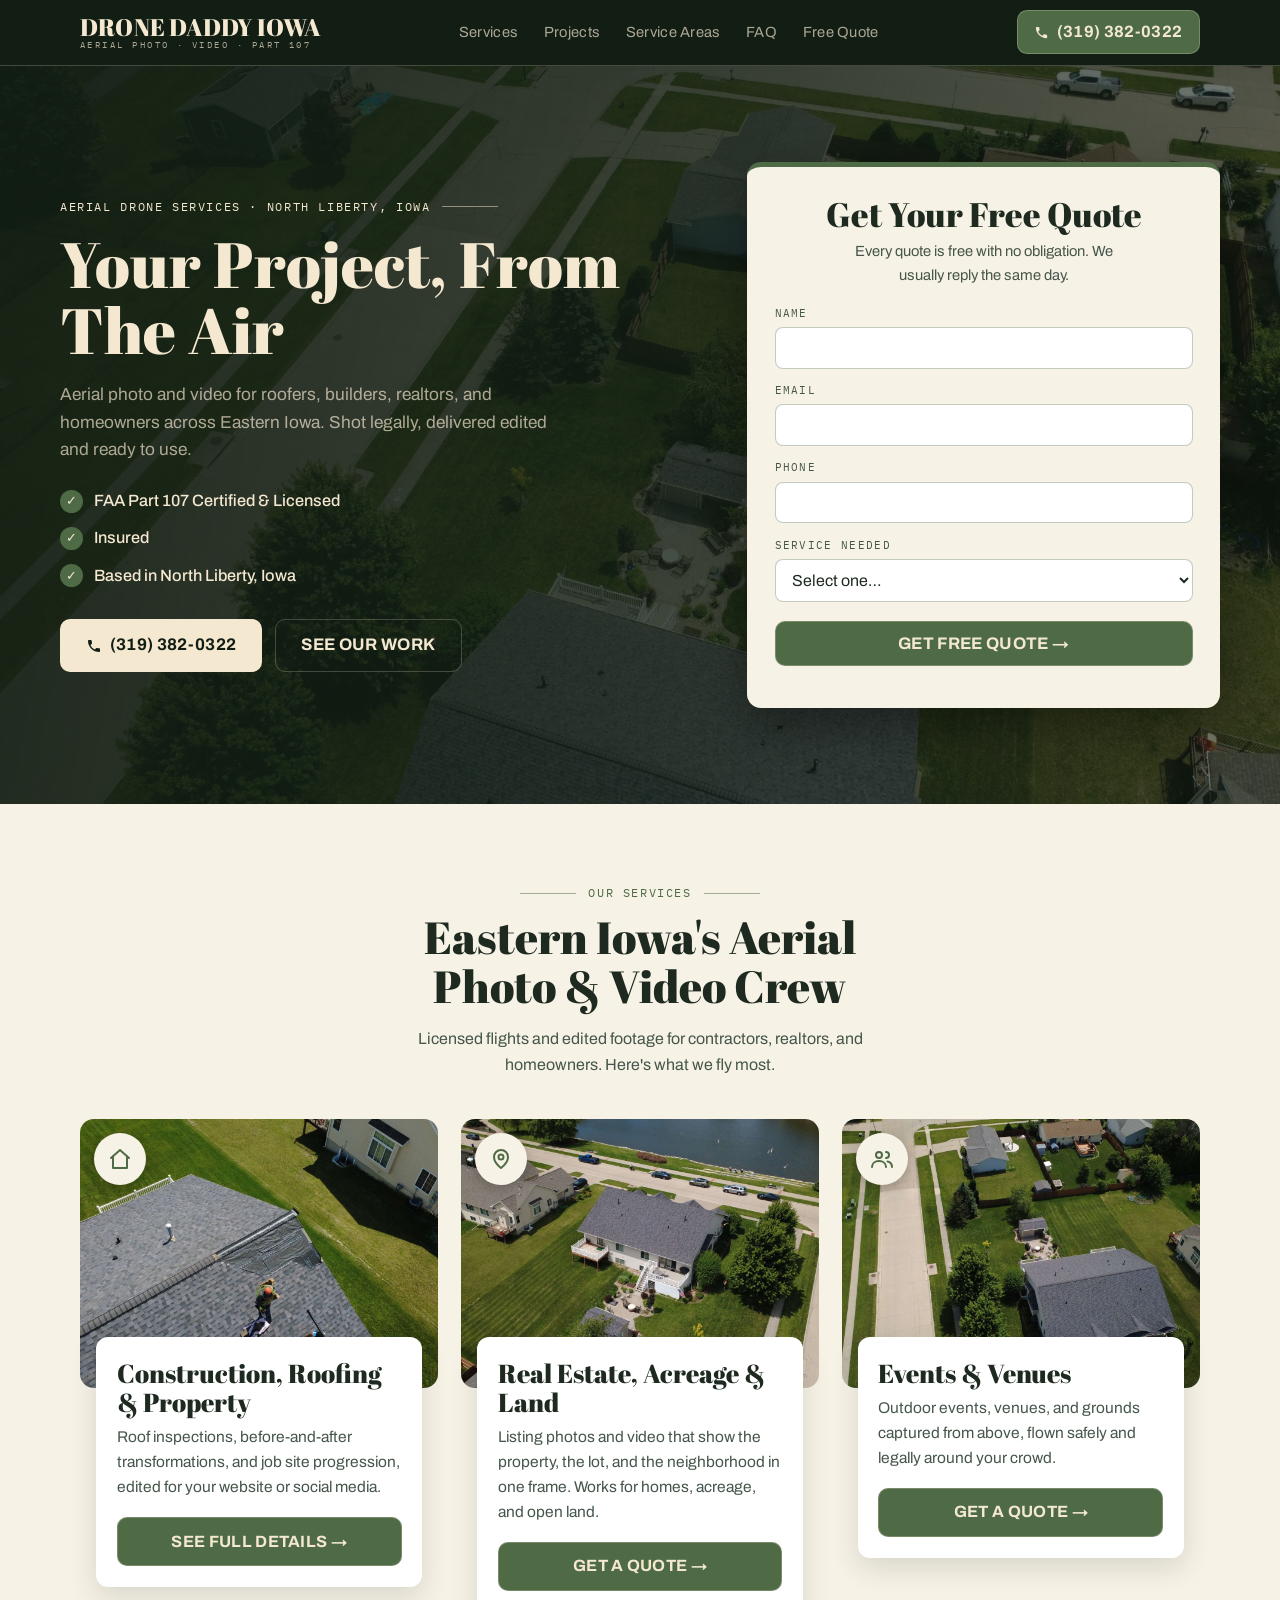
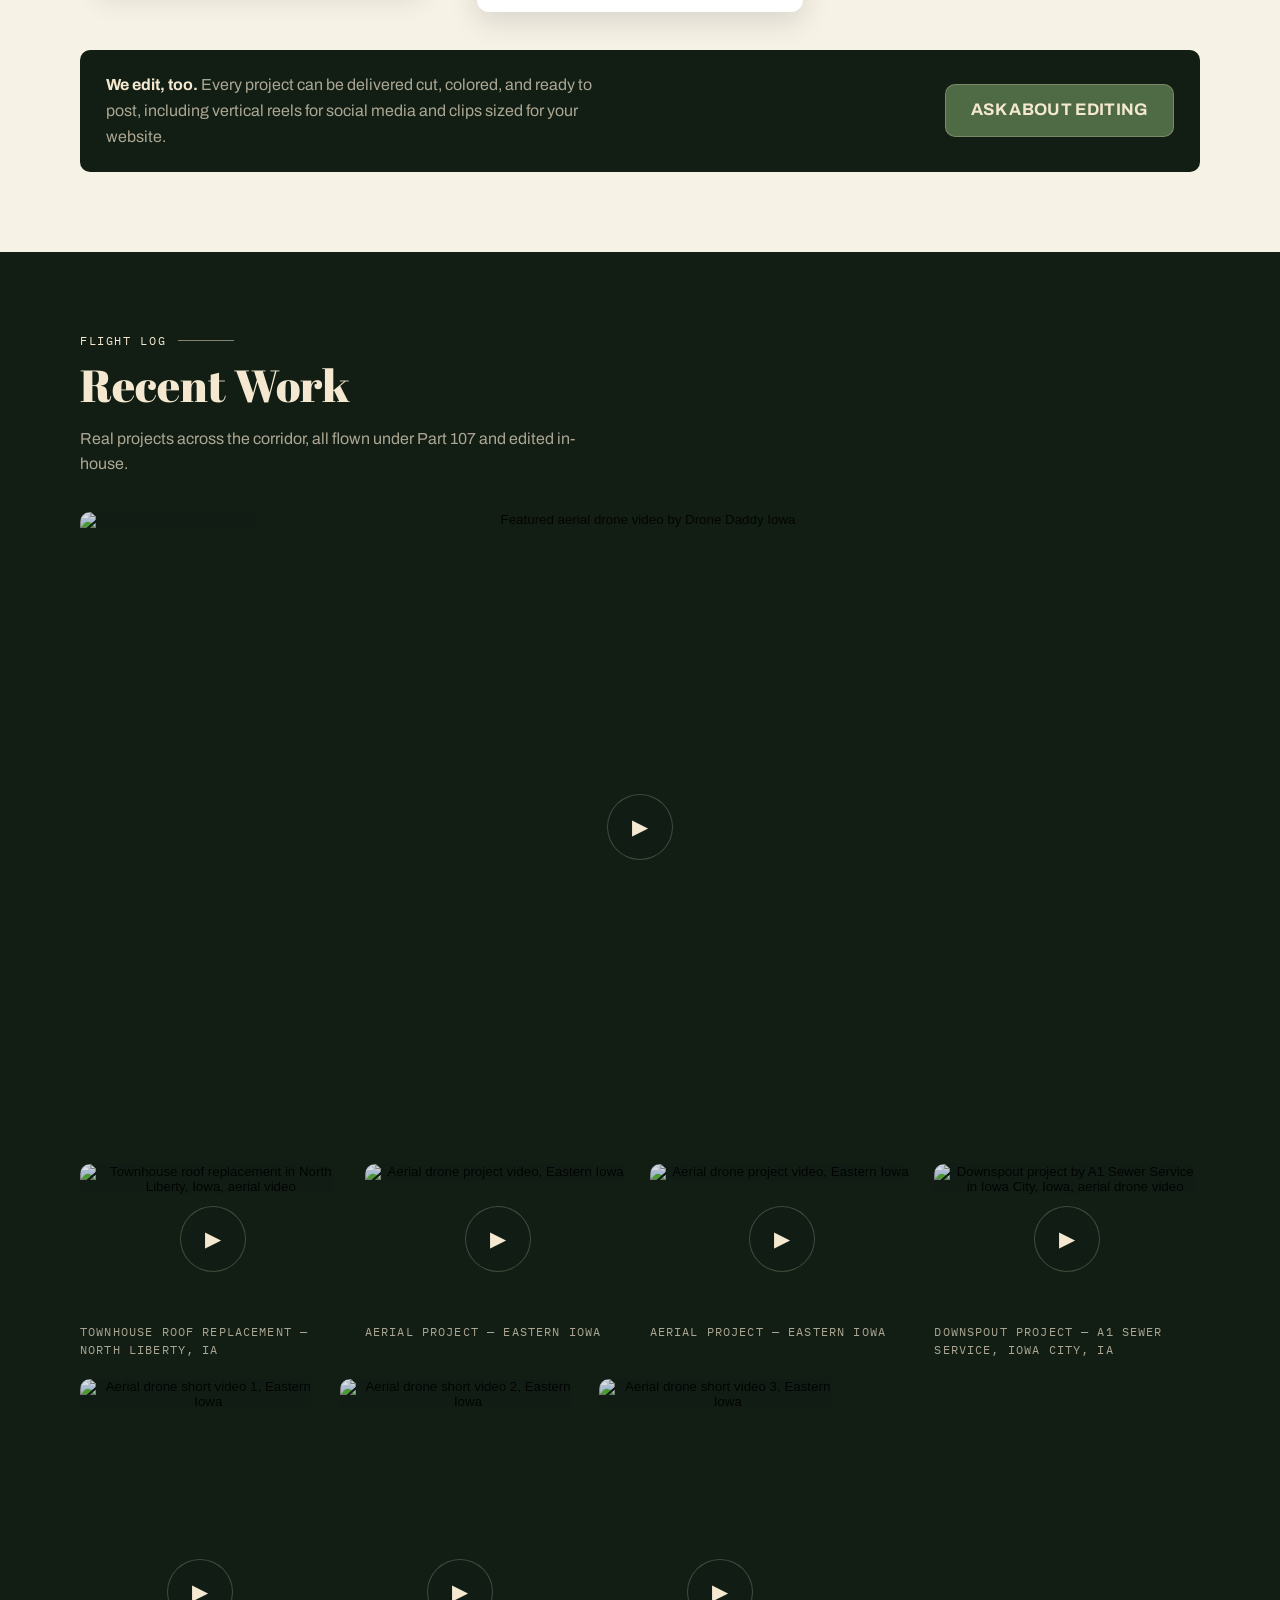
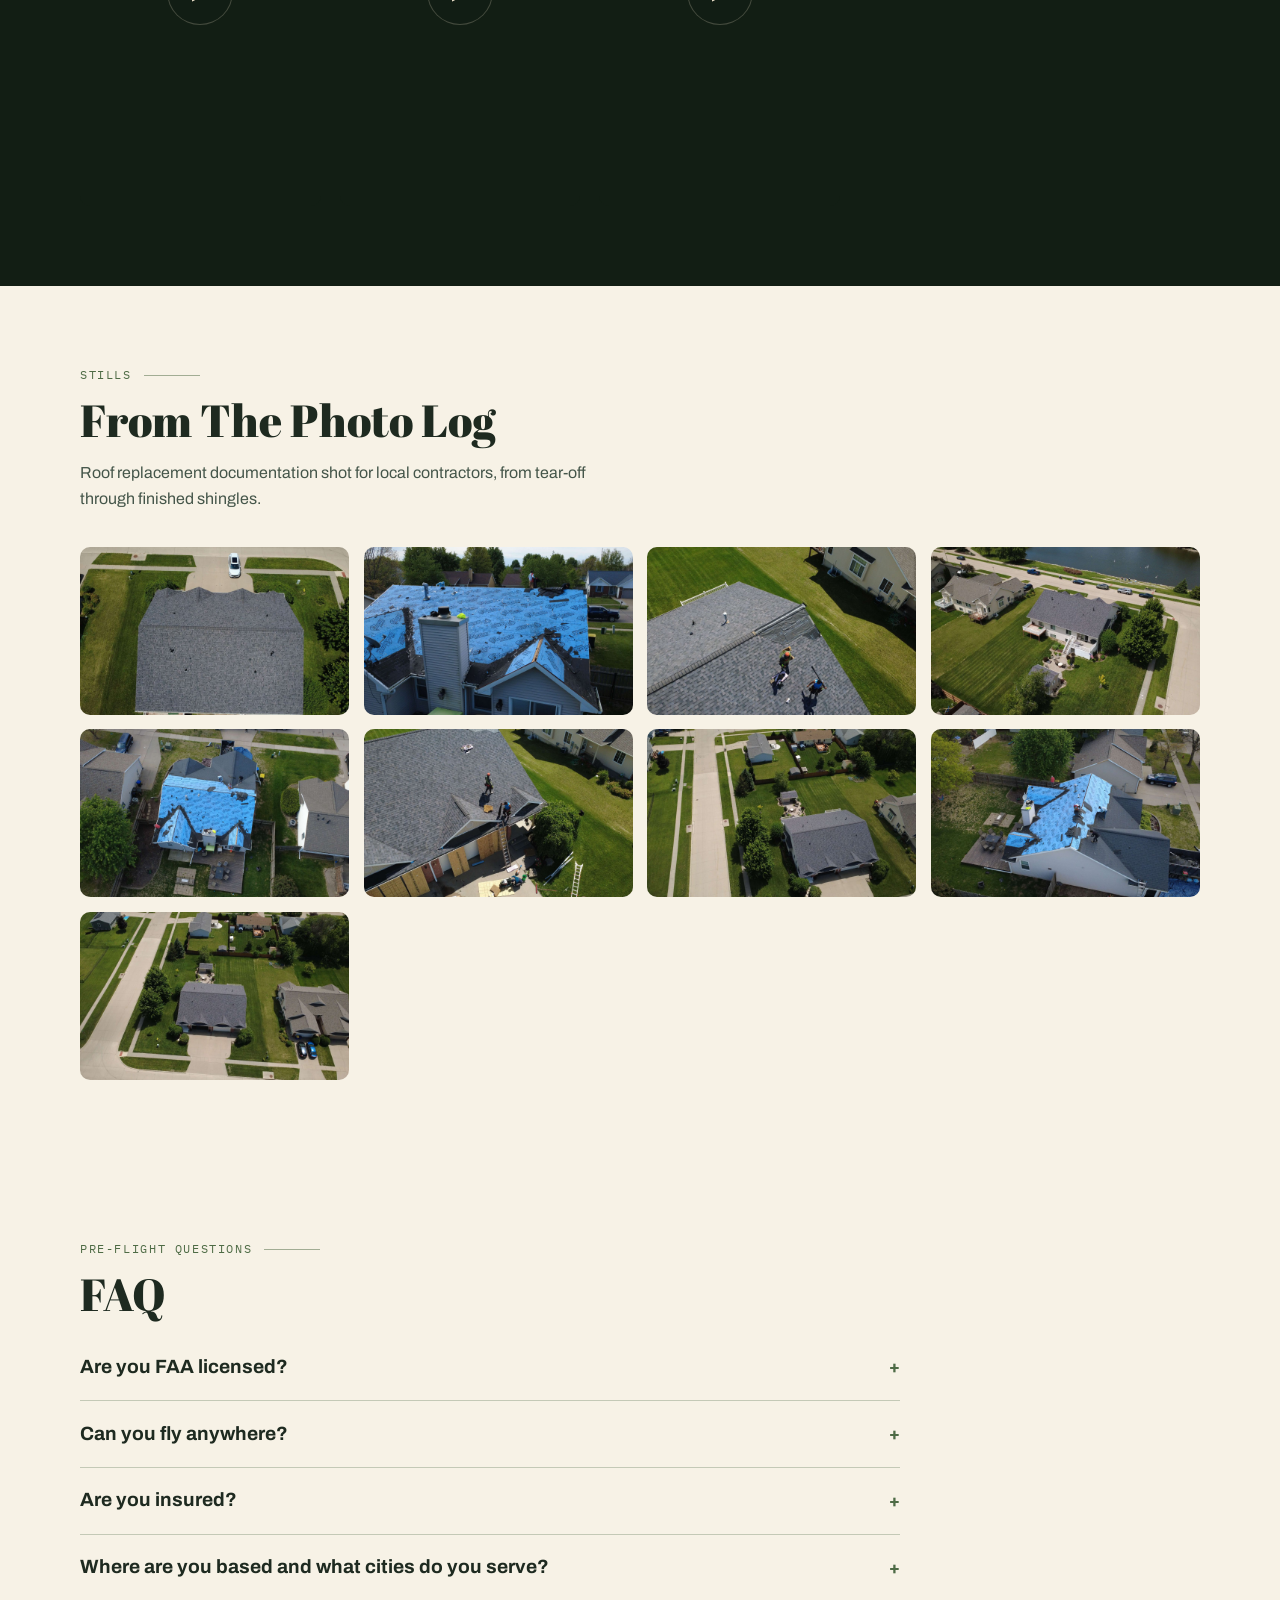
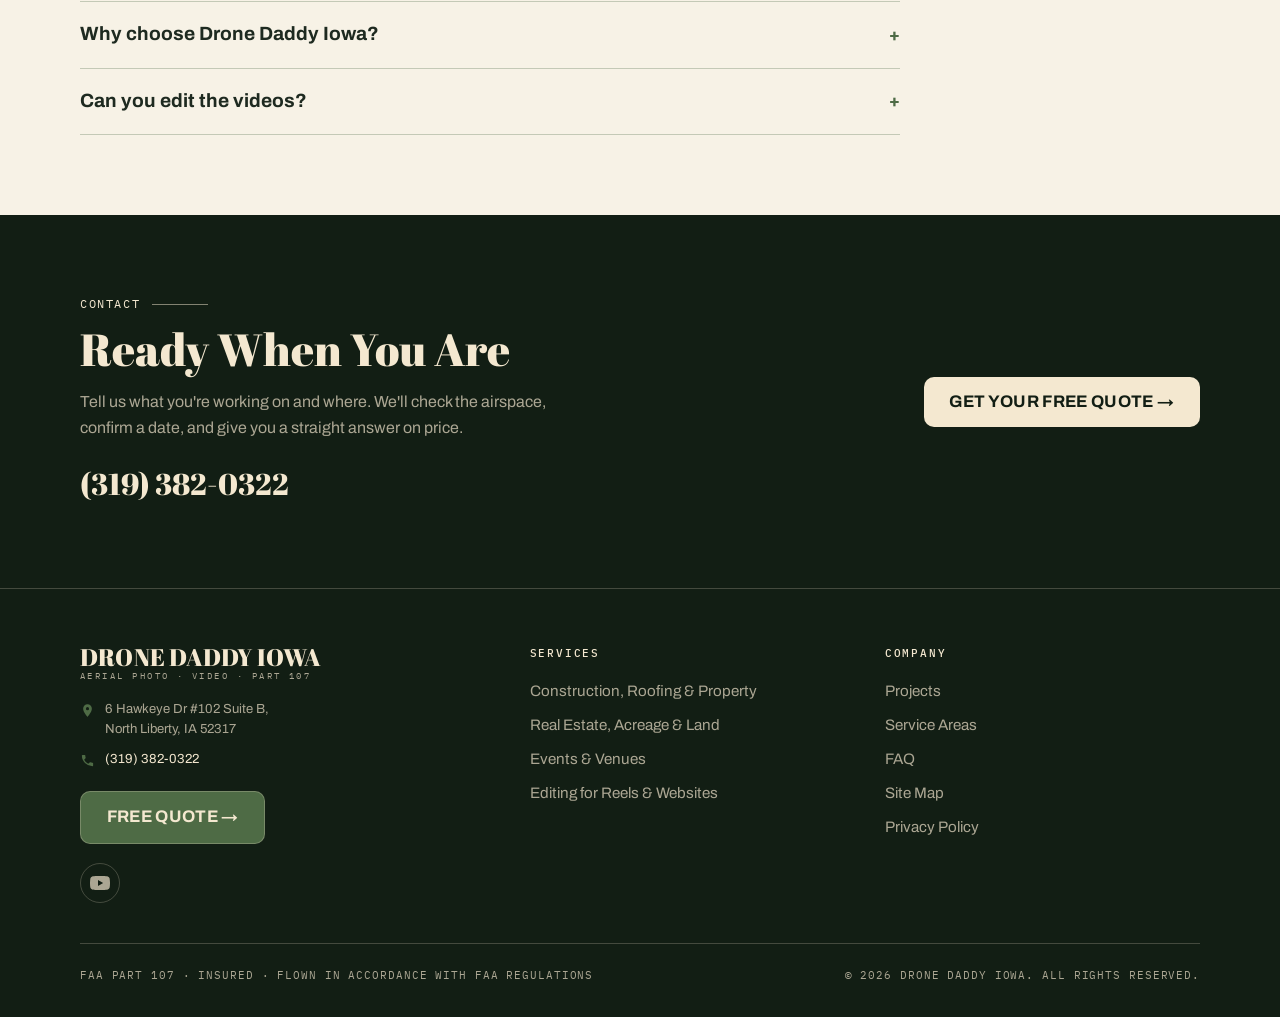
==== commit 99166748: "Add downspout project video to homepage and projects page Co-Authored-By: Claude Sonnet 5.5 <noreply" ====
--- a/index.html
+++ b/index.html
@@ -267,6 +267,12 @@
           </button>
           <figcaption>Aerial Project — Eastern Iowa</figcaption>
         </figure>
+        <figure class="video-item">
+          <button class="yt-facade" data-yt="tlHLgTIgjas" aria-label="Play video: Downspout project by A1 Sewer Service, Iowa City">
+            <img src="https://i.ytimg.com/vi/tlHLgTIgjas/hqdefault.jpg" alt="Downspout project by A1 Sewer Service in Iowa City, Iowa, aerial drone video" loading="lazy">
+          </button>
+          <figcaption>Downspout Project — A1 Sewer Service, Iowa City, IA</figcaption>
+        </figure>
       </div>
 
       <div class="short-grid" style="margin-top:1.2rem;">
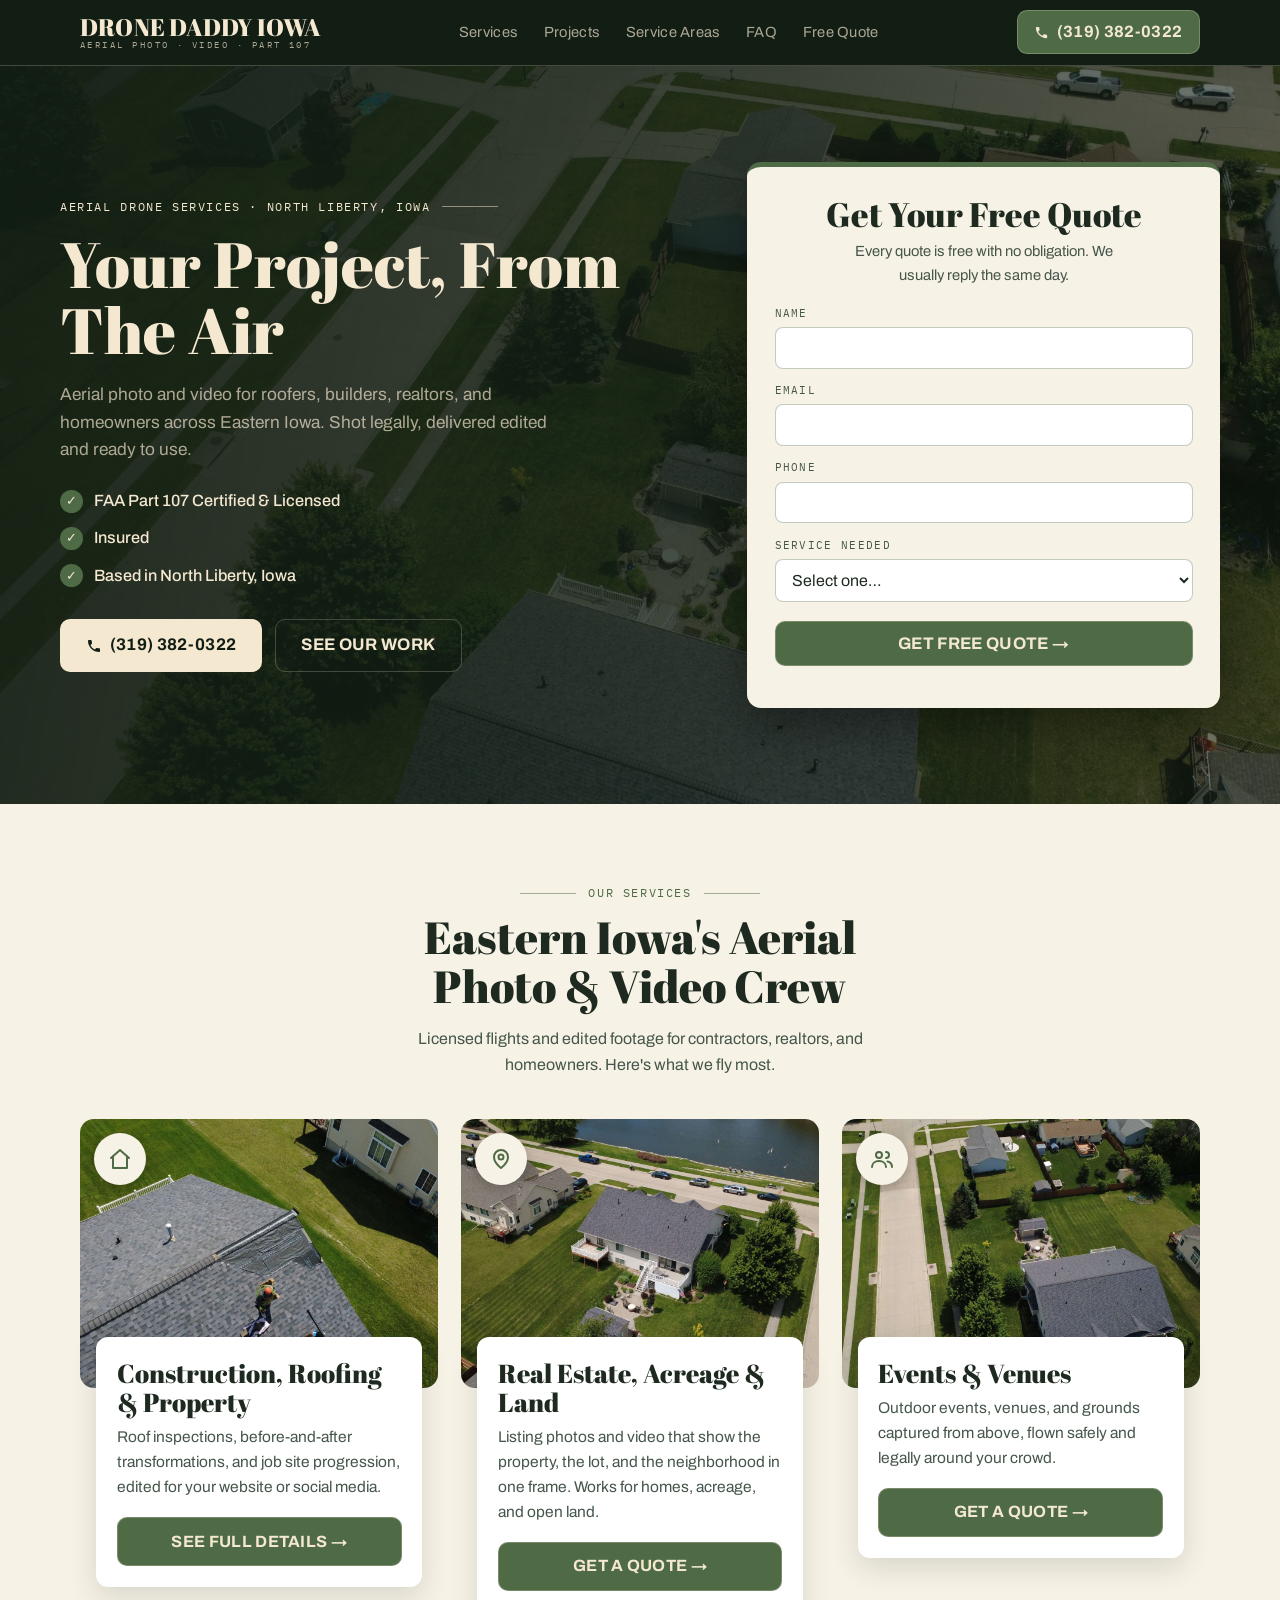
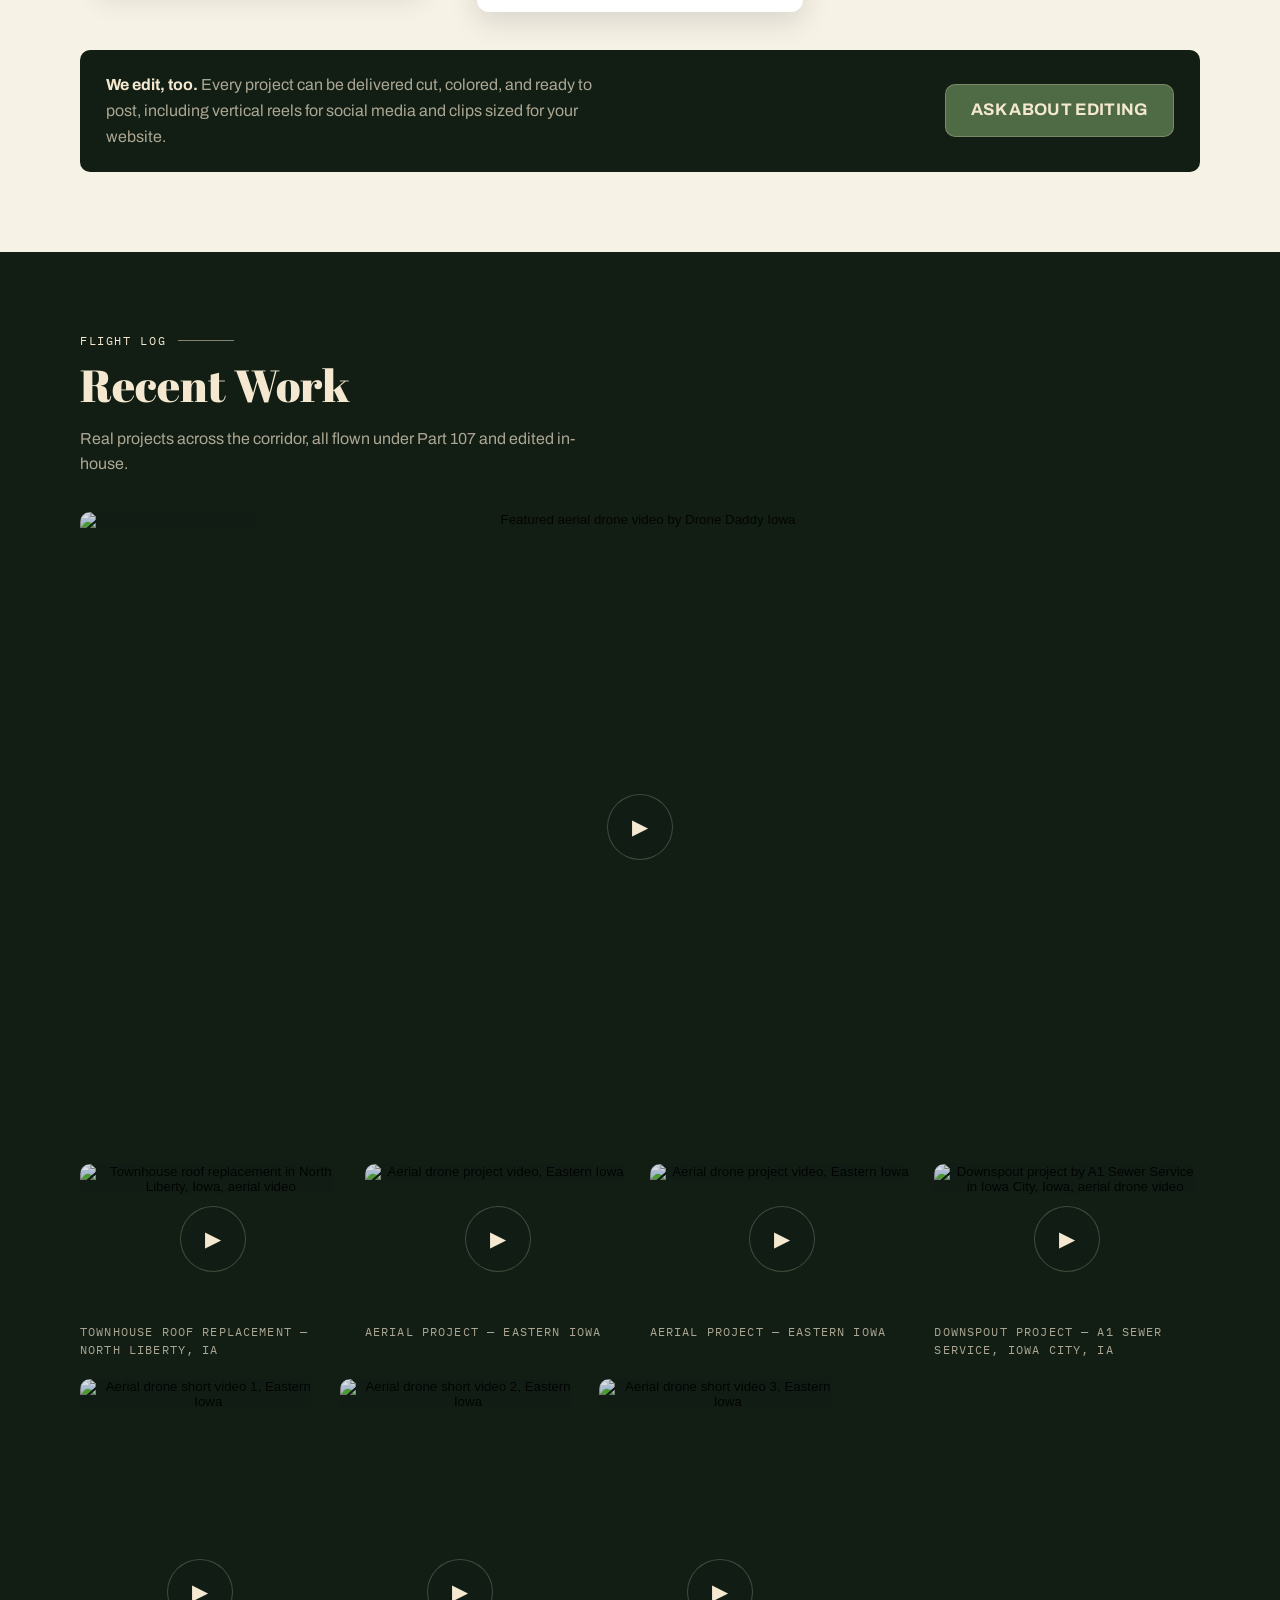
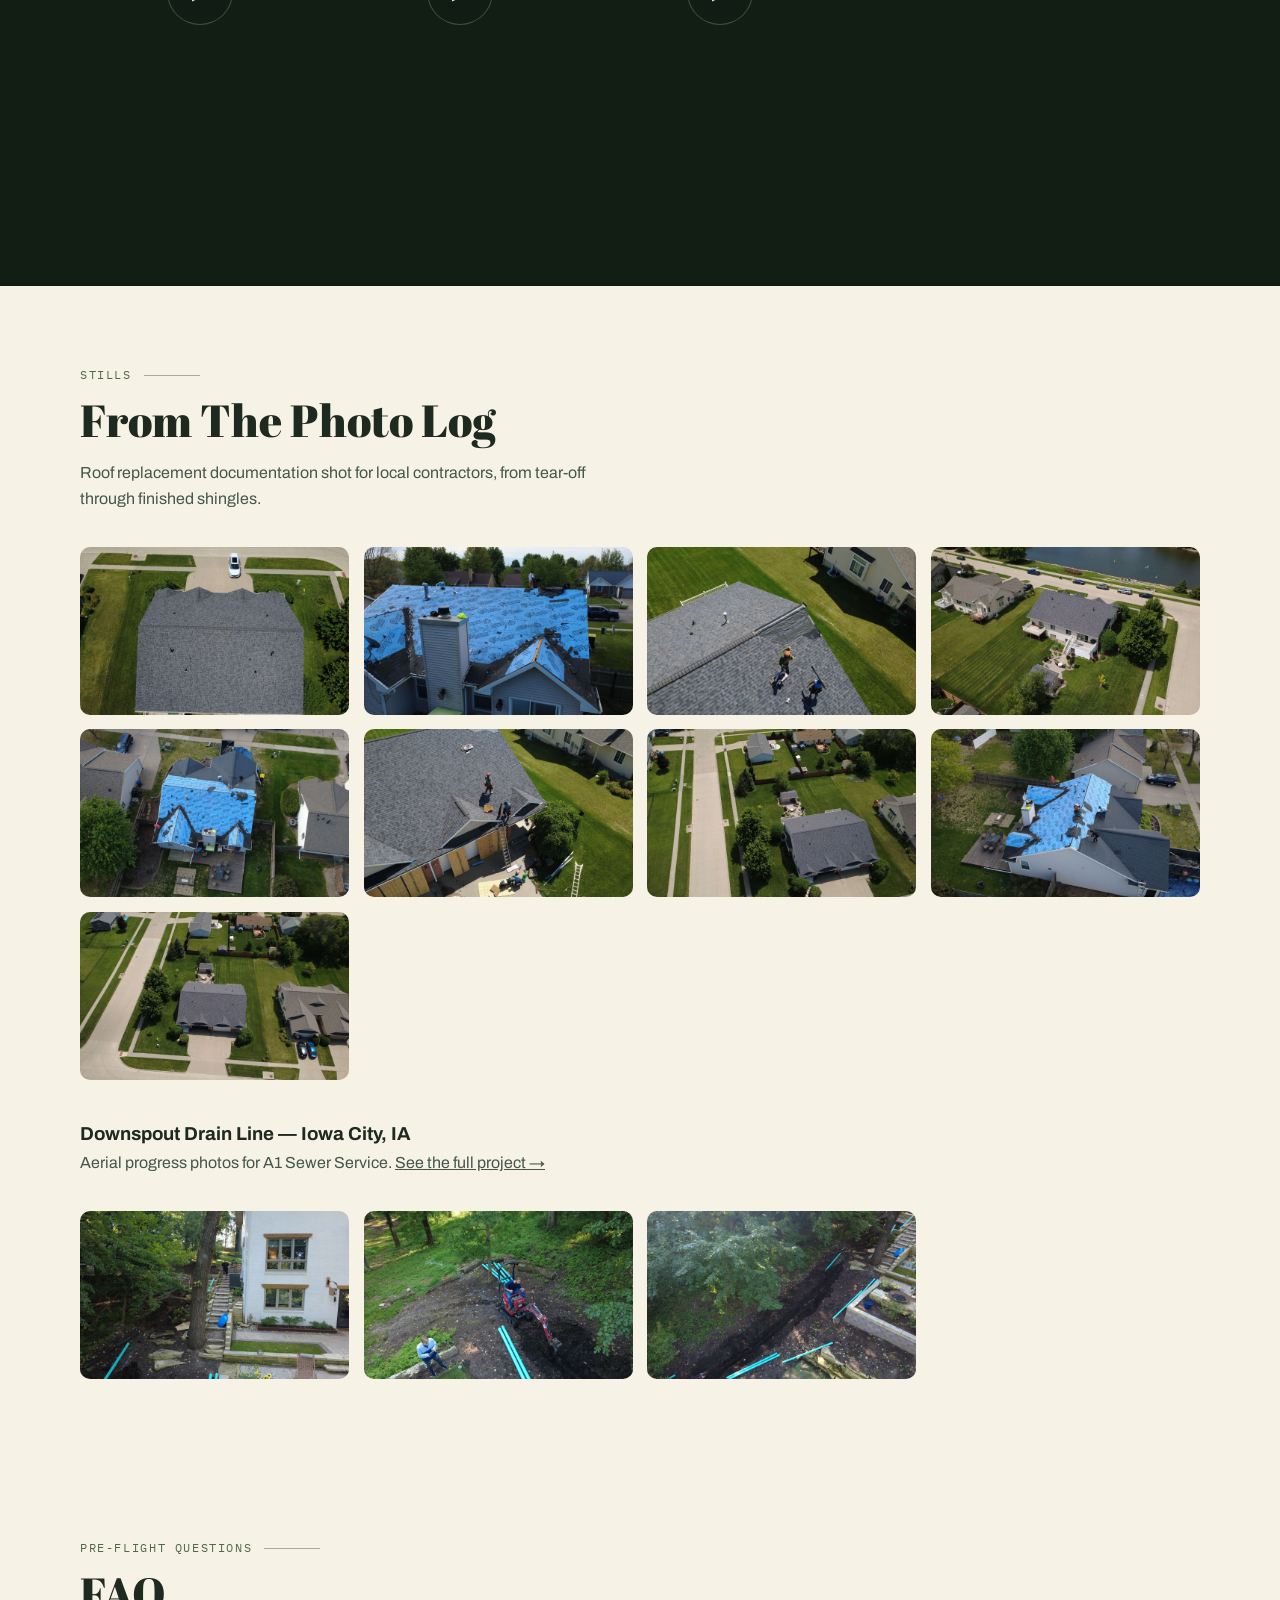
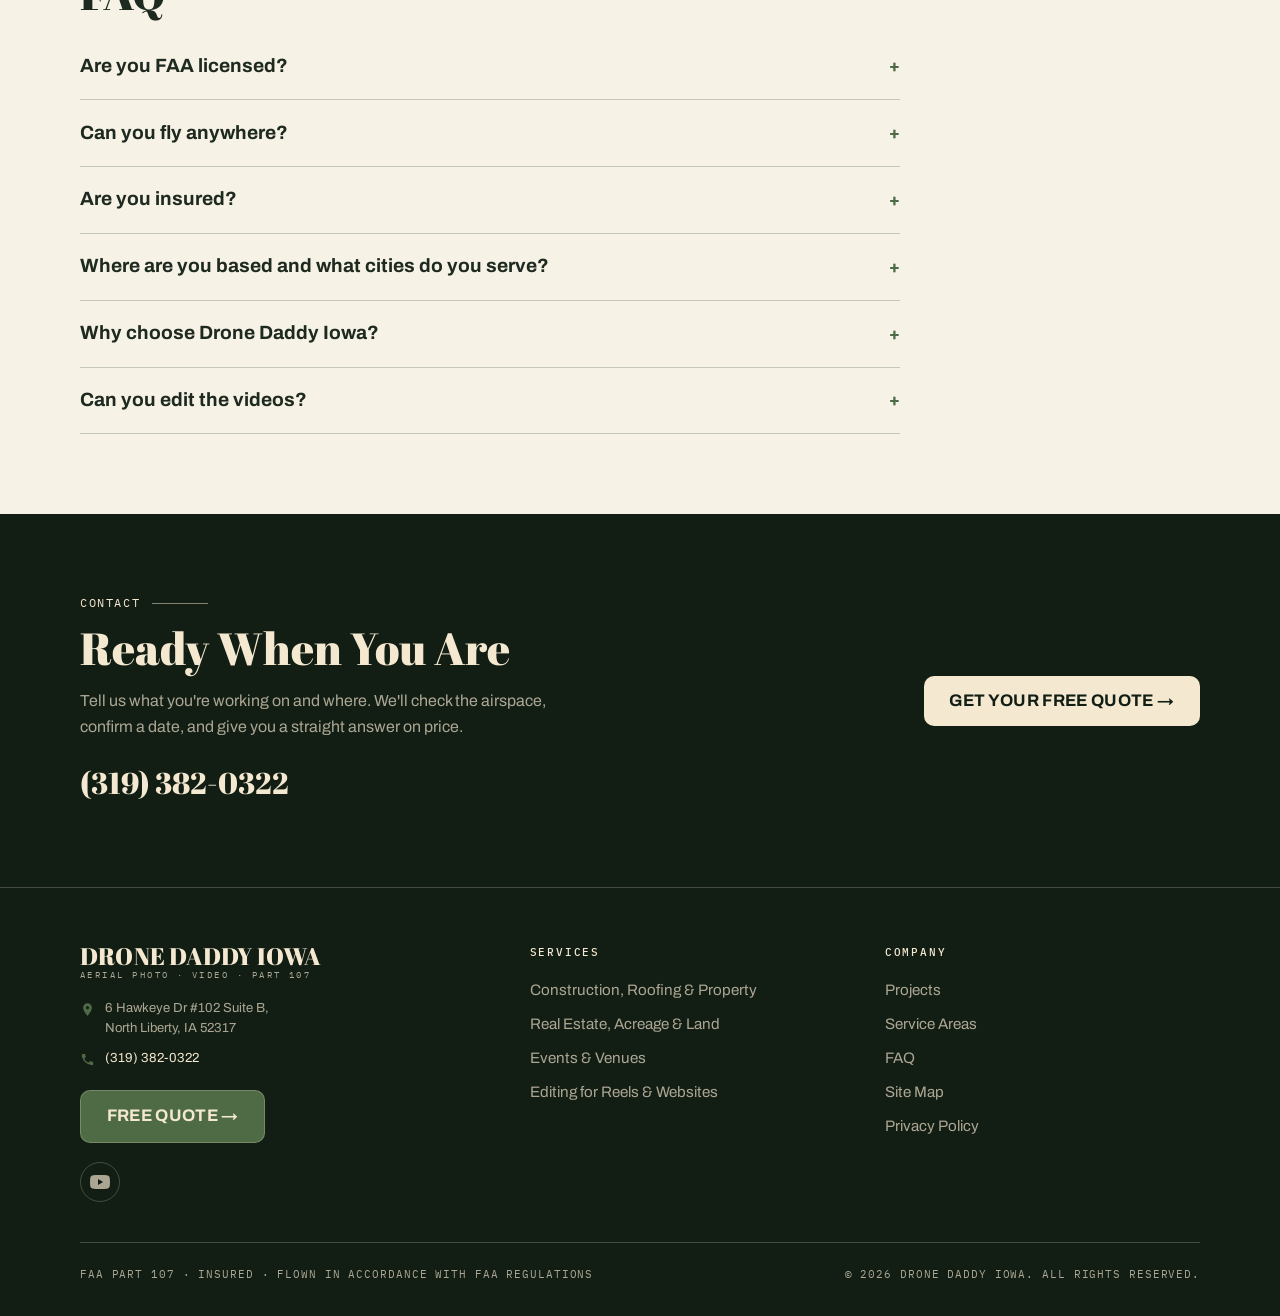
==== commit a7c768a6: "Add Iowa City downspout project photos to projects page and homepage Co-Authored-By: Claude Sonnet 5" ====
--- a/index.html
+++ b/index.html
@@ -312,6 +312,13 @@
         <img src="images/roof-tearoff-iowa-city-3.jpg" alt="Job site during roof replacement with crew and materials staged, aerial photo" loading="lazy">
         <img src="images/roof-replacement-north-liberty-after-4.jpg" alt="New roof from directly overhead showing clean shingle lines, drone photo" loading="lazy">
       </div>
+      <h3 style="margin-top:2.5rem;">Downspout Drain Line — Iowa City, IA</h3>
+      <p class="lede">Aerial progress photos for A1 Sewer Service. <a href="projects.html#downspout-iowa-city">See the full project →</a></p>
+      <div class="photo-grid">
+        <img src="images/a1-sewer-downspout-iowa-city-1.jpg" alt="Drone photo of a new downspout drain line trench running down a hillside beside a white house in Iowa City, Iowa" loading="lazy">
+        <img src="images/a1-sewer-excavator-iowa-city-3.jpg" alt="Drone photo of an A1 Sewer Service mini excavator digging a trench with teal pipe staged beside it, Iowa City" loading="lazy">
+        <img src="images/a1-sewer-downspout-iowa-city-5.jpg" alt="Drone photo of an open drain trench with teal pipe laid out along a wooded slope, Iowa City" loading="lazy">
+      </div>
     </div>
   </section>
 
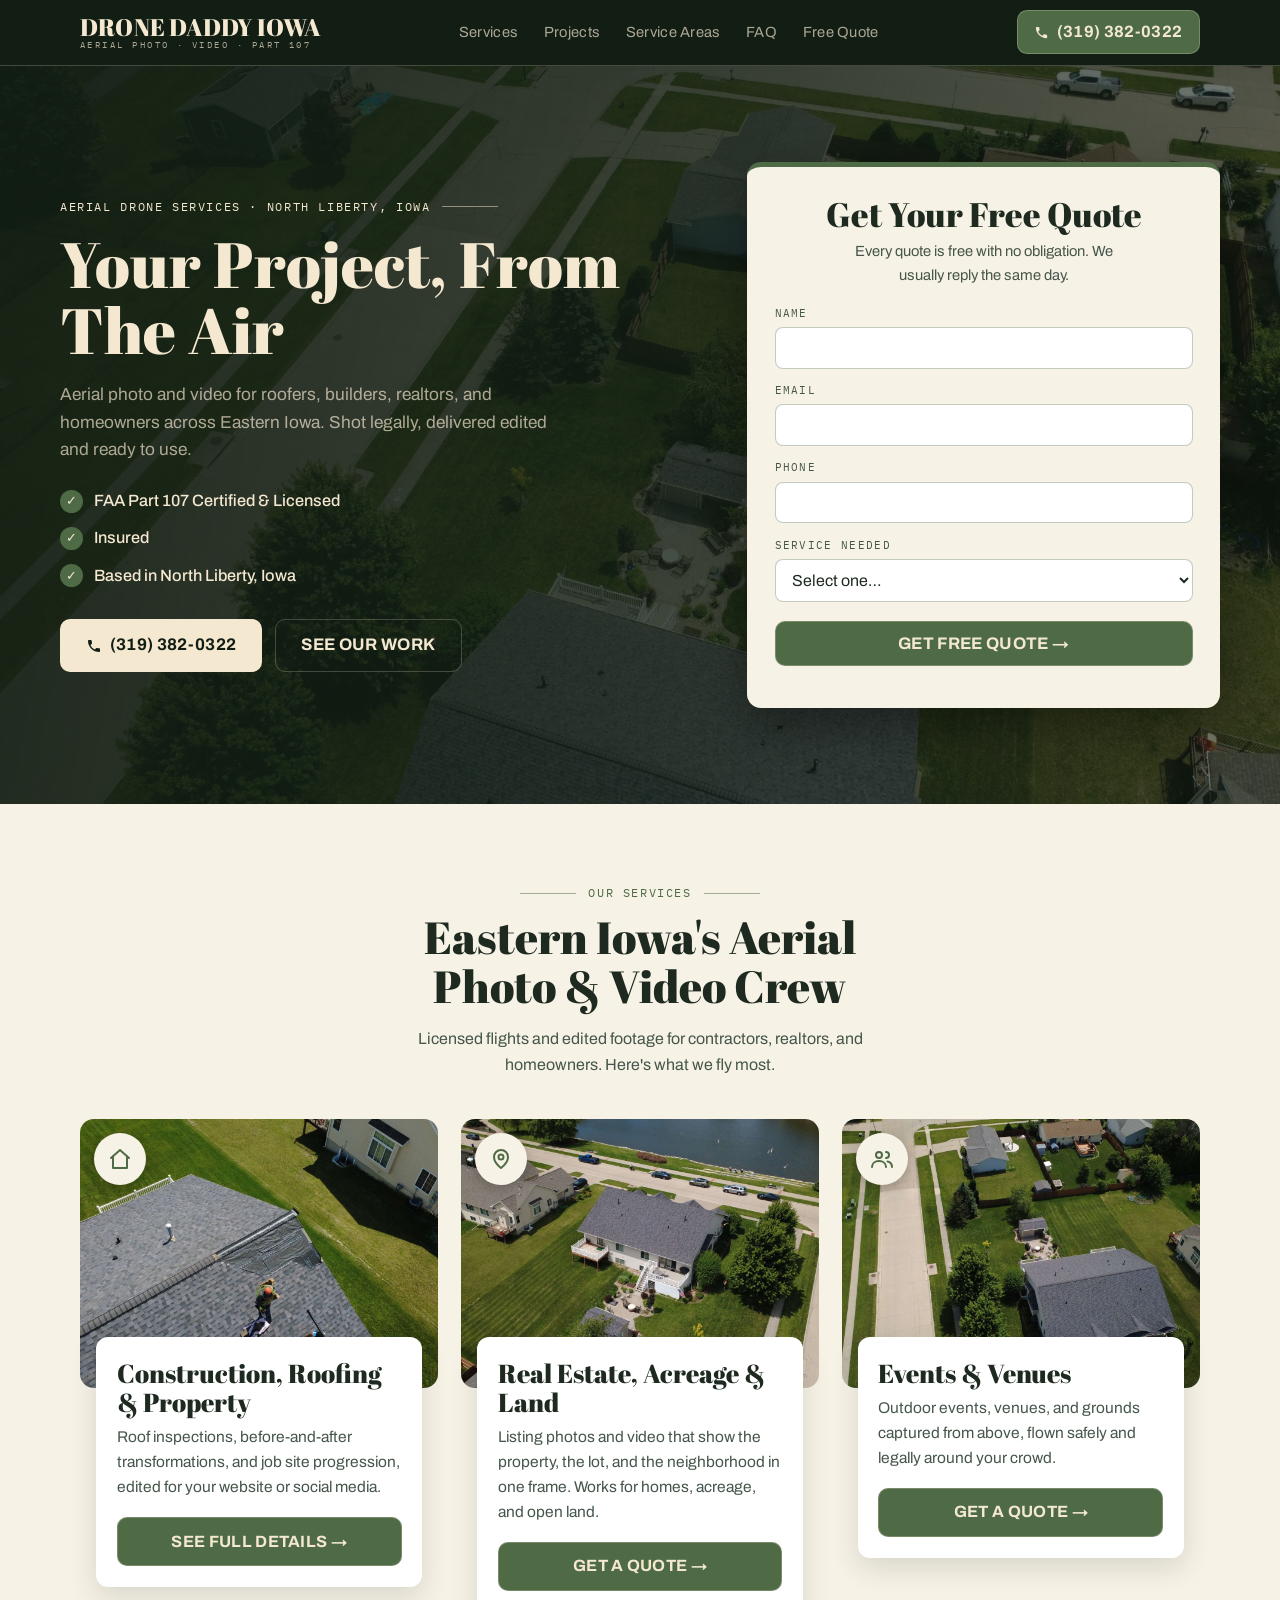
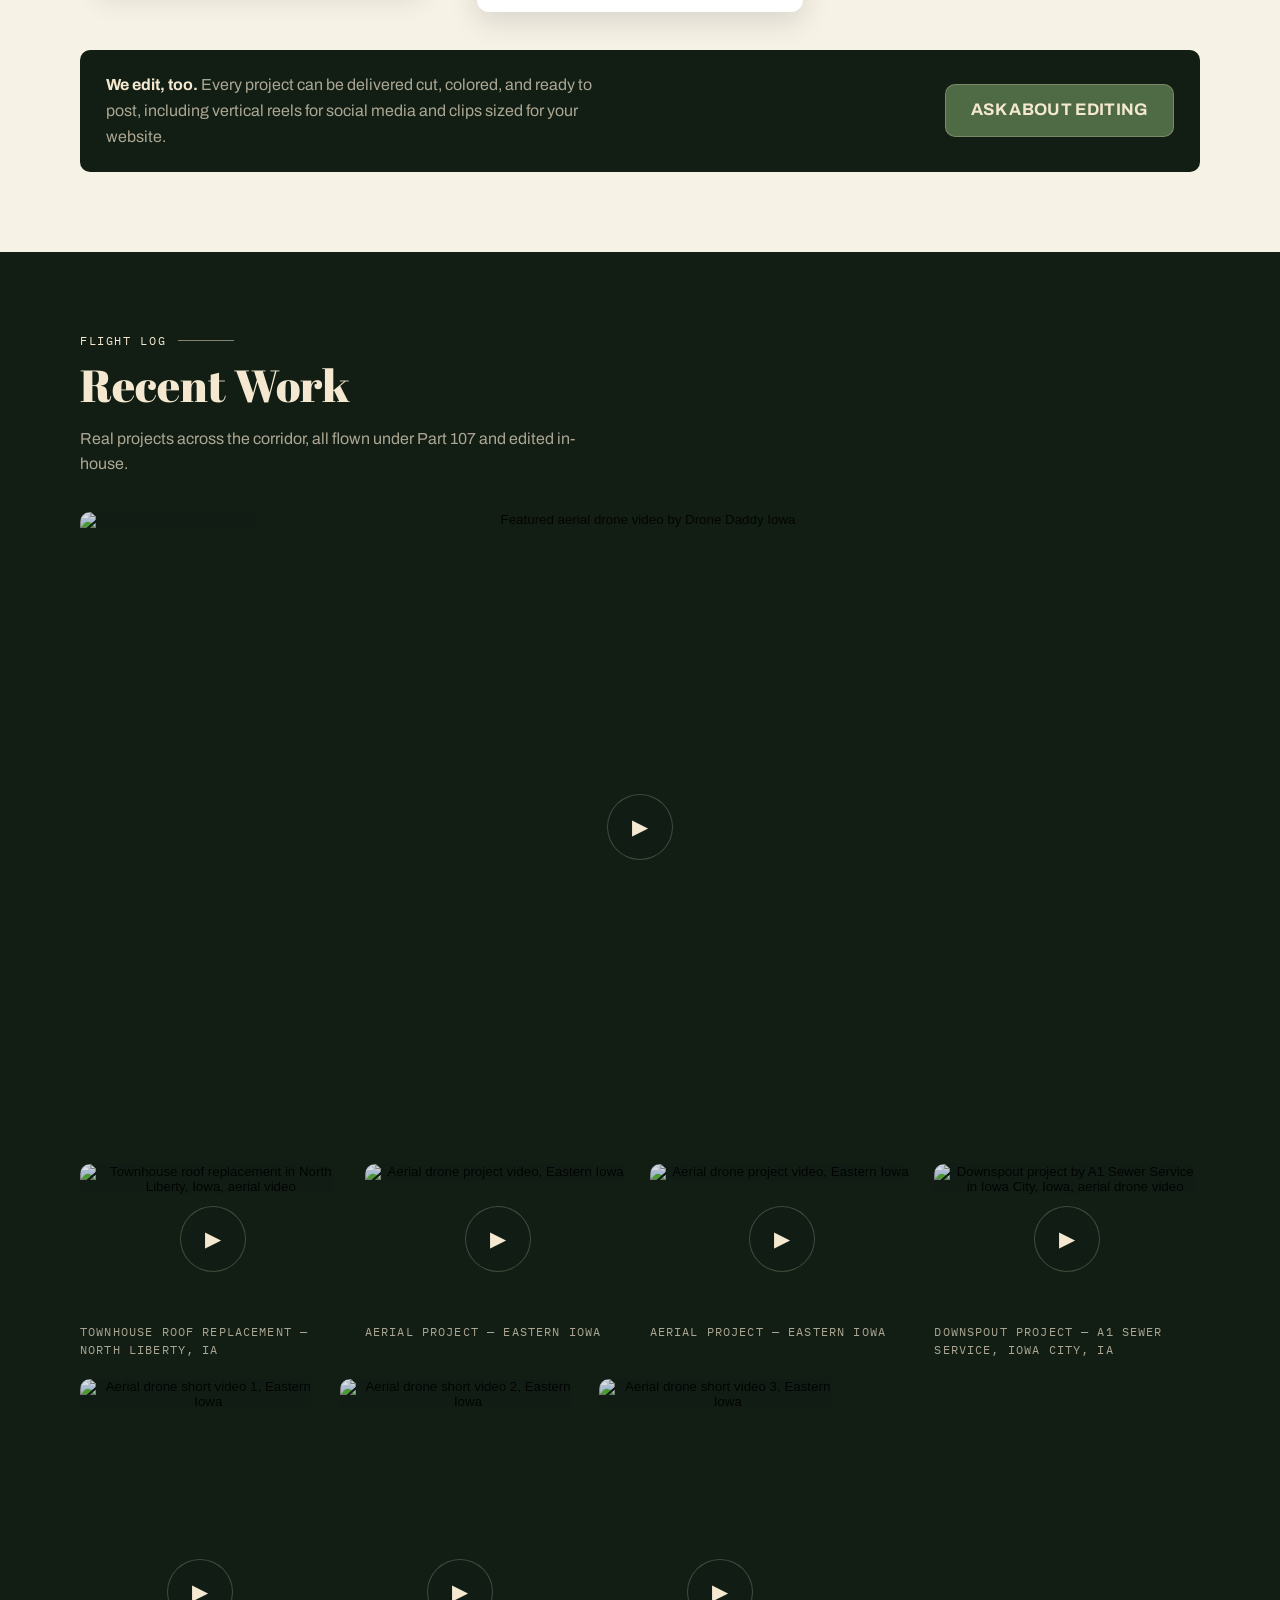
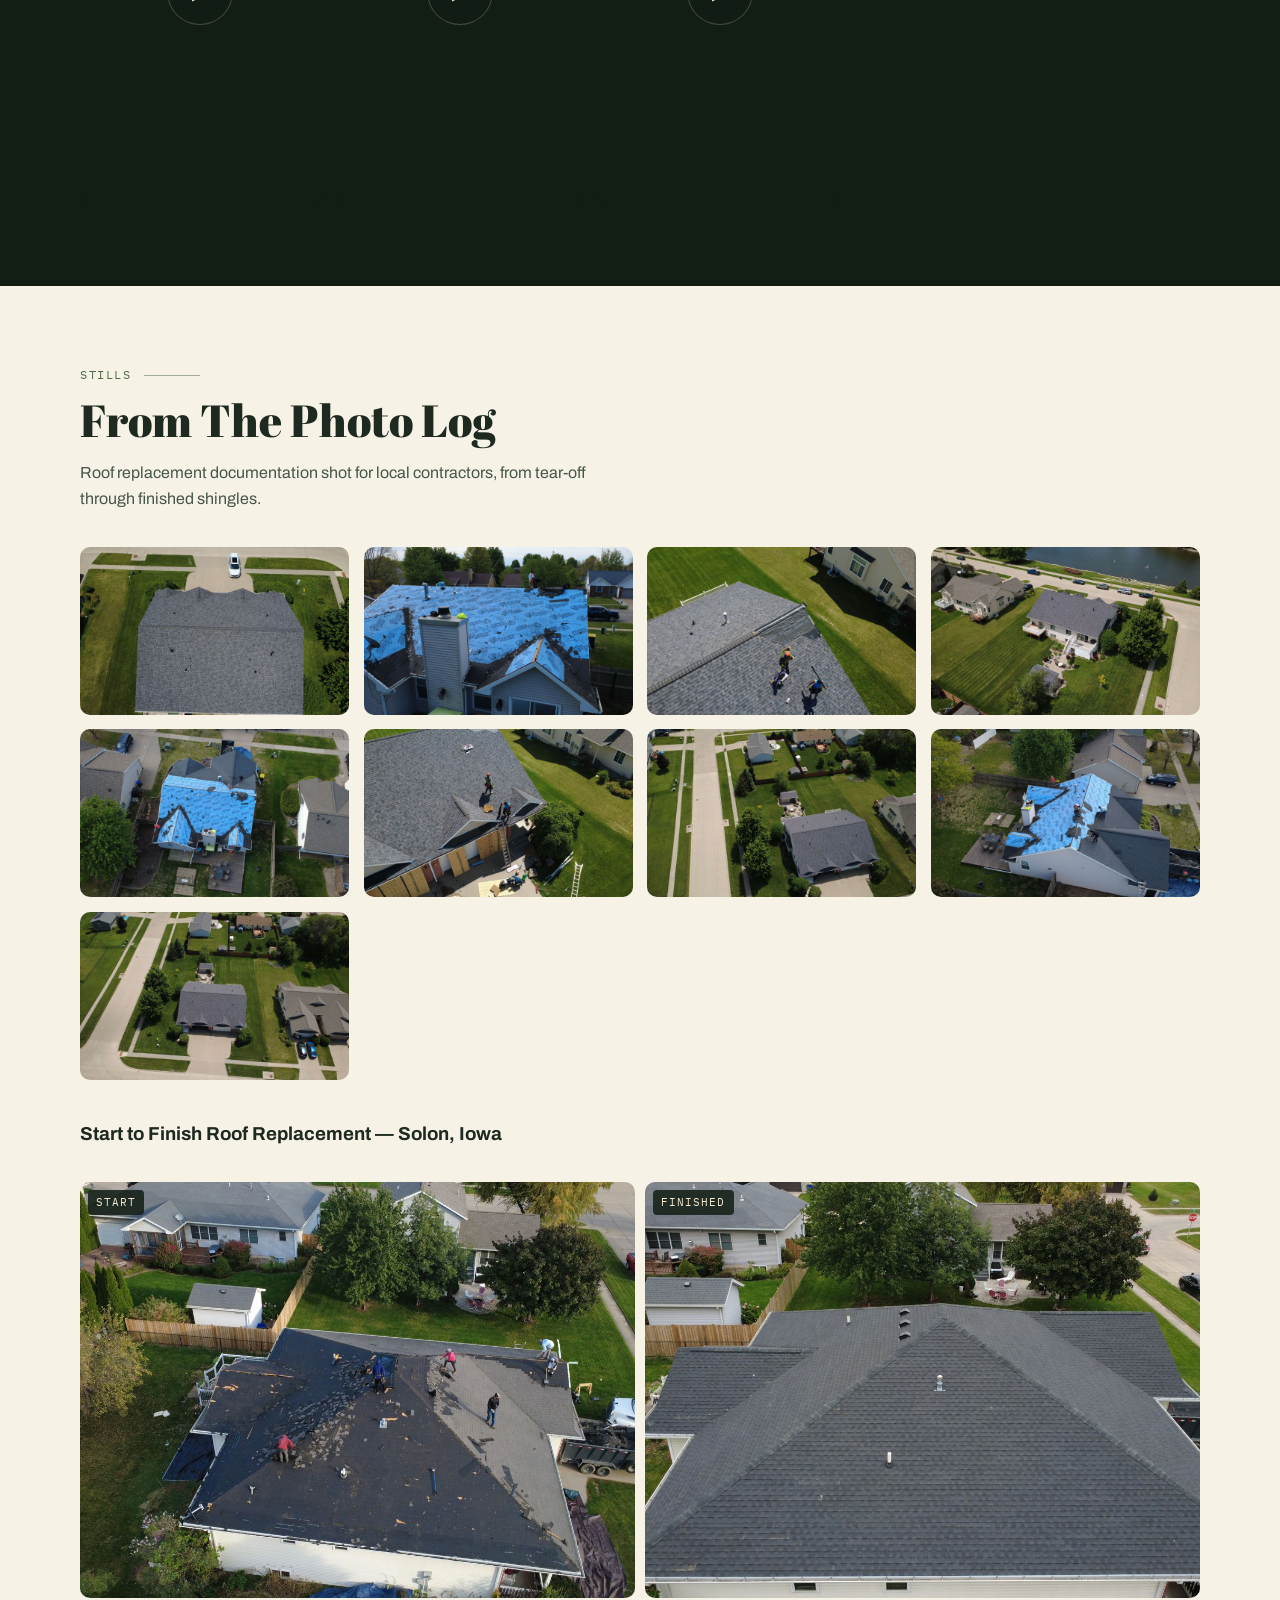
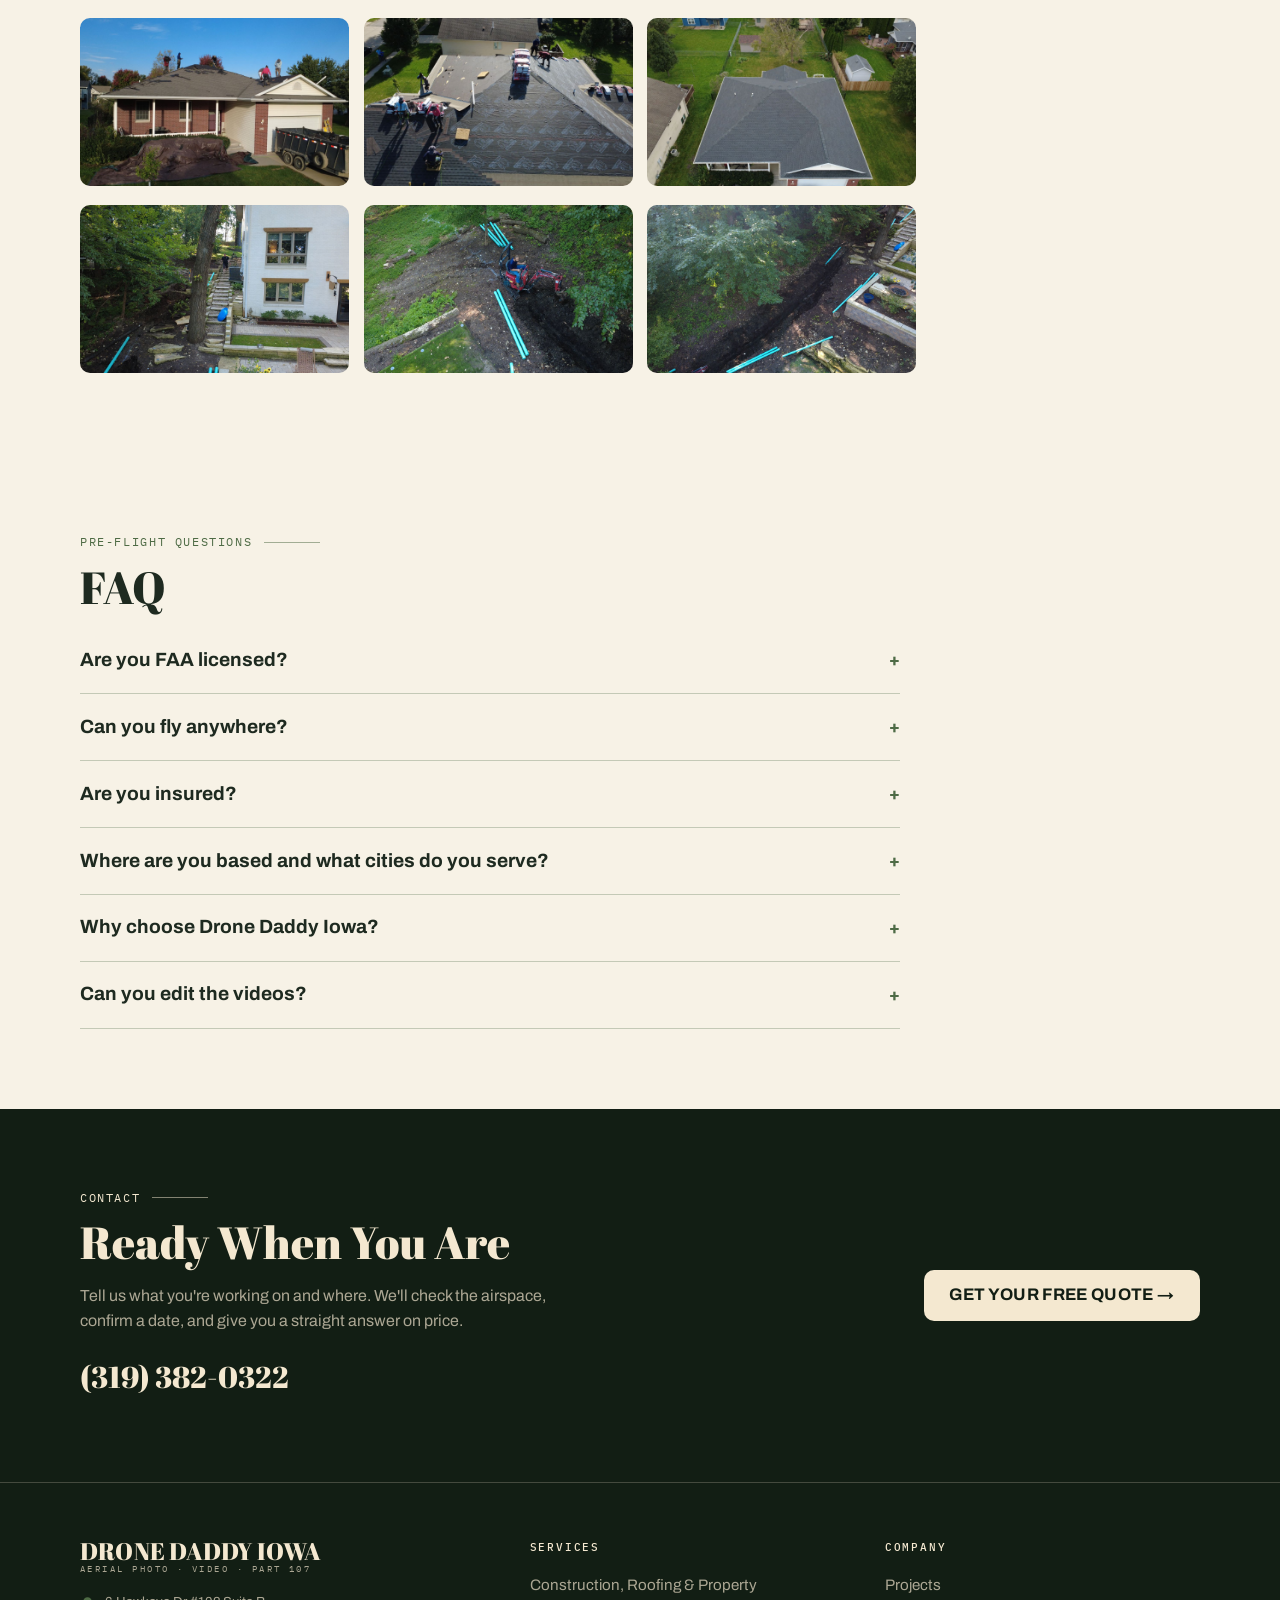
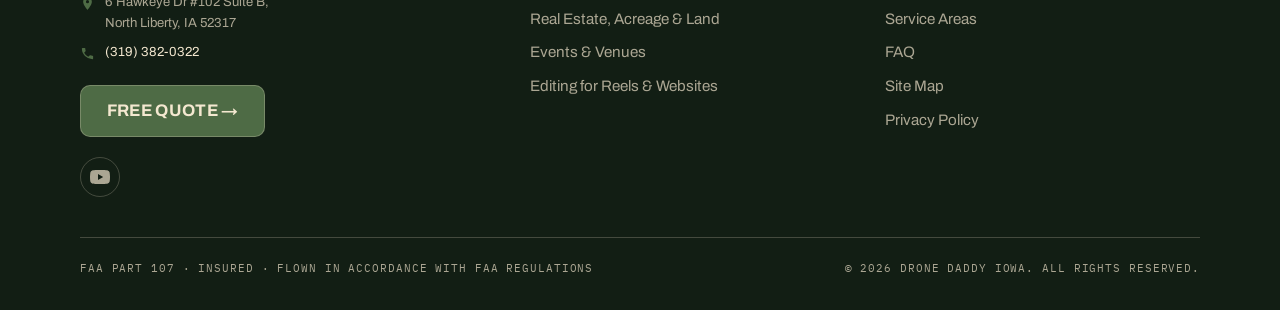
==== commit 5fa6b09a: "Add Solon roof replacement photos and comparisons; remove downspout captions Co-Authored-By: Claude " ====
--- a/index.html
+++ b/index.html
@@ -312,11 +312,22 @@
         <img src="images/roof-tearoff-iowa-city-3.jpg" alt="Job site during roof replacement with crew and materials staged, aerial photo" loading="lazy">
         <img src="images/roof-replacement-north-liberty-after-4.jpg" alt="New roof from directly overhead showing clean shingle lines, drone photo" loading="lazy">
       </div>
-      <h3 style="margin-top:2.5rem;">Downspout Drain Line — Iowa City, IA</h3>
-      <p class="lede">Aerial progress photos for A1 Sewer Service. <a href="projects.html#downspout-iowa-city">See the full project →</a></p>
-      <div class="photo-grid">
+
+      <h3 style="margin-top:2.5rem;">Start to Finish Roof Replacement — Solon, Iowa</h3>
+      <div class="compare-grid" style="margin-top:2rem;">
+        <div class="compare">
+          <figure class="compare-item" data-tag="Start"><img src="images/solon-roof-start-14.jpg" alt="Roof replacement at the start of the job, tear-off underway, Solon, Iowa, aerial drone photo" loading="lazy"></figure>
+          <figure class="compare-item" data-tag="Finished"><img src="images/solon-roof-after-14.jpg" alt="Finished new shingle roof on a home in Solon, Iowa, aerial drone photo" loading="lazy"></figure>
+        </div>
+      </div>
+      <div class="photo-grid" style="margin-top:1.2rem;">
+        <img src="images/solon-roof-start-19.jpg" alt="Roof replacement at the start of the job, tear-off underway, Solon, Iowa, aerial drone photo" loading="lazy">
+        <img src="images/solon-roof-during-10.jpg" alt="Crew installing underlayment and shingle bundles during a roof replacement in Solon, Iowa, aerial drone photo" loading="lazy">
+        <img src="images/solon-roof-after-4.jpg" alt="Finished new shingle roof on a home in Solon, Iowa, aerial drone photo" loading="lazy">
+      </div>
+      <div class="photo-grid" style="margin-top:1.2rem;">
         <img src="images/a1-sewer-downspout-iowa-city-1.jpg" alt="Drone photo of a new downspout drain line trench running down a hillside beside a white house in Iowa City, Iowa" loading="lazy">
-        <img src="images/a1-sewer-excavator-iowa-city-3.jpg" alt="Drone photo of an A1 Sewer Service mini excavator digging a trench with teal pipe staged beside it, Iowa City" loading="lazy">
+        <img src="images/a1-sewer-excavator-iowa-city-2.jpg" alt="Drone photo of a mini excavator digging a downspout drain trench with teal pipe staged beside it, Iowa City" loading="lazy">
         <img src="images/a1-sewer-downspout-iowa-city-5.jpg" alt="Drone photo of an open drain trench with teal pipe laid out along a wooded slope, Iowa City" loading="lazy">
       </div>
     </div>
--- a/styles.css
+++ b/styles.css
@@ -586,3 +586,16 @@
   max-width:760px;
 }
 .yt-facade.yt-short{ aspect-ratio:9/16; }
+
+/* Start / finished comparison photos */
+.compare-grid{ display:grid; gap:1.2rem; }
+.compare{ display:grid; grid-template-columns:1fr 1fr; gap:.6rem; }
+.compare-item{ position:relative; margin:0; }
+.compare-item img{ width:100%; height:100%; aspect-ratio:4/3; object-fit:cover; border-radius:var(--radius); display:block; }
+.compare-item::after{
+  content:attr(data-tag);
+  position:absolute; left:.5rem; top:.5rem;
+  background:rgba(18,30,20,.85); color:var(--cream, #f3efe4);
+  font-family:var(--font-mono); font-size:.68rem; letter-spacing:.1em; text-transform:uppercase;
+  padding:.25rem .5rem; border-radius:4px;
+}
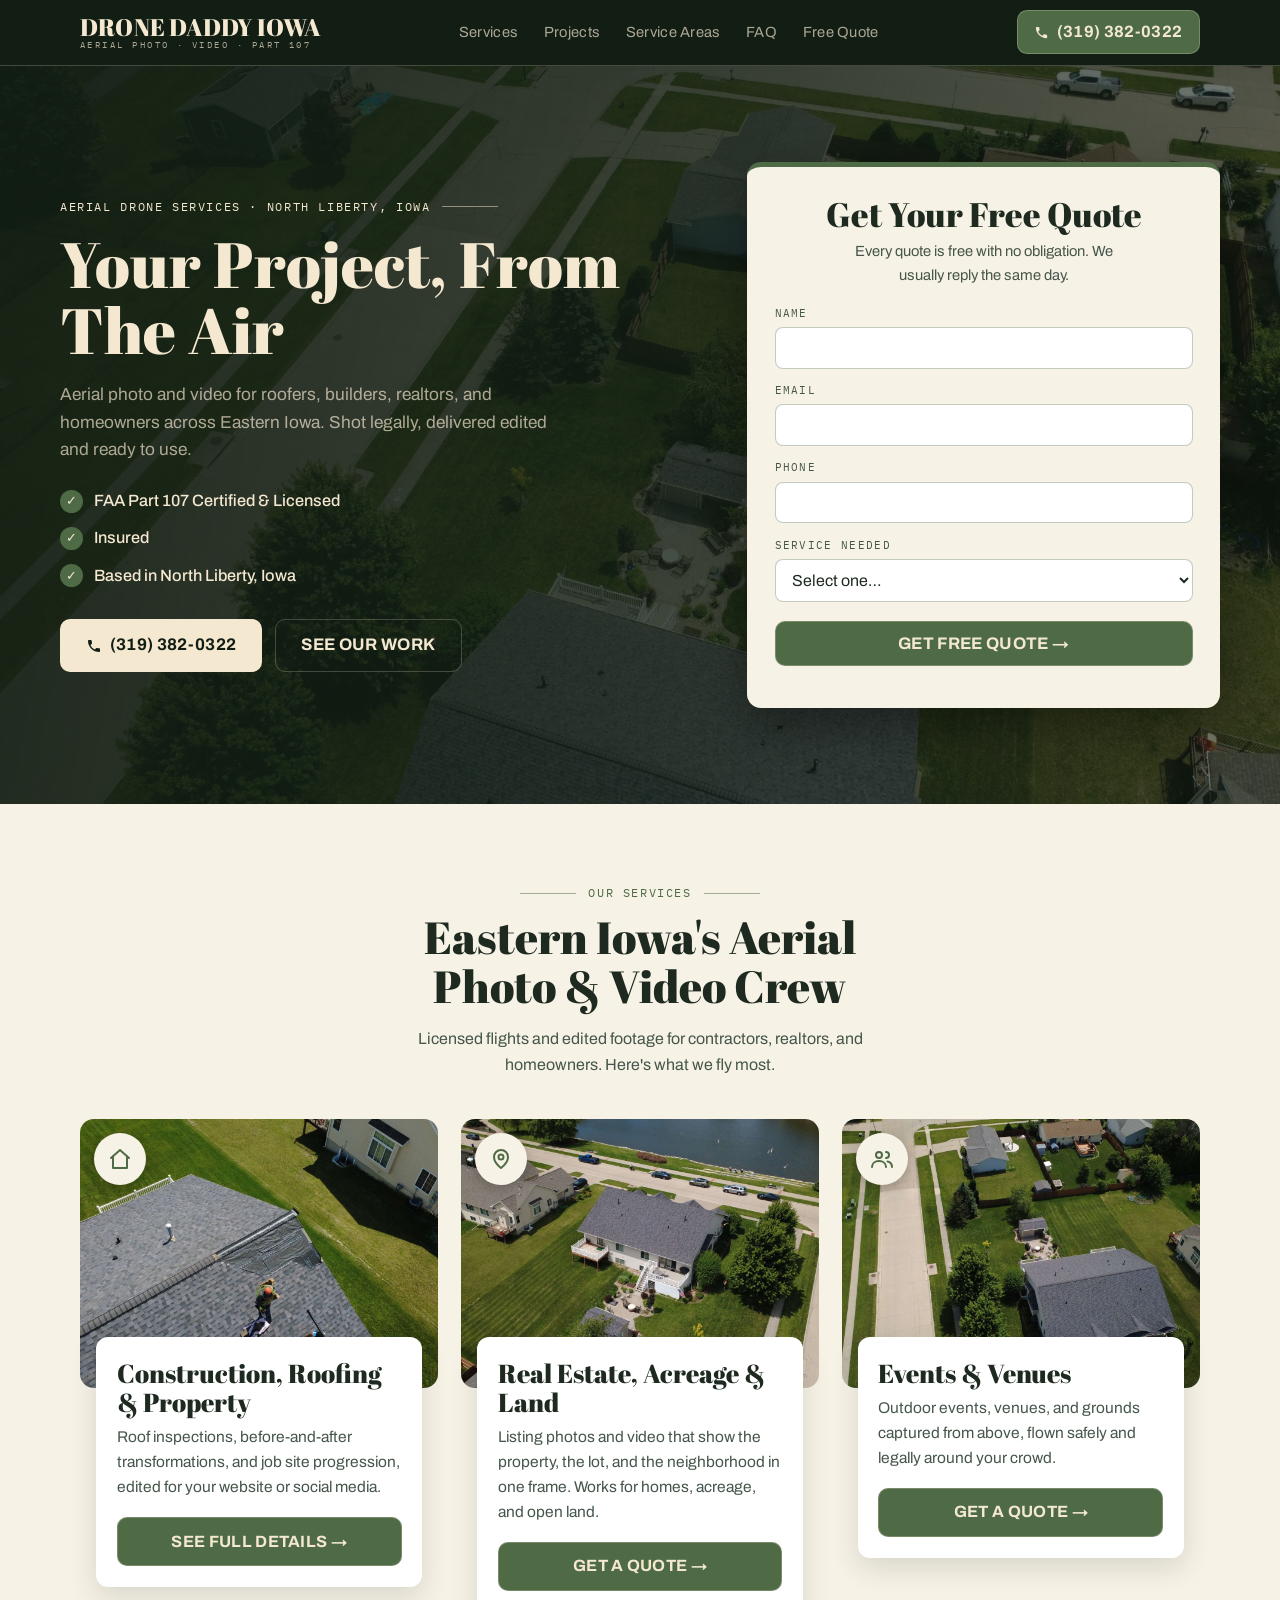
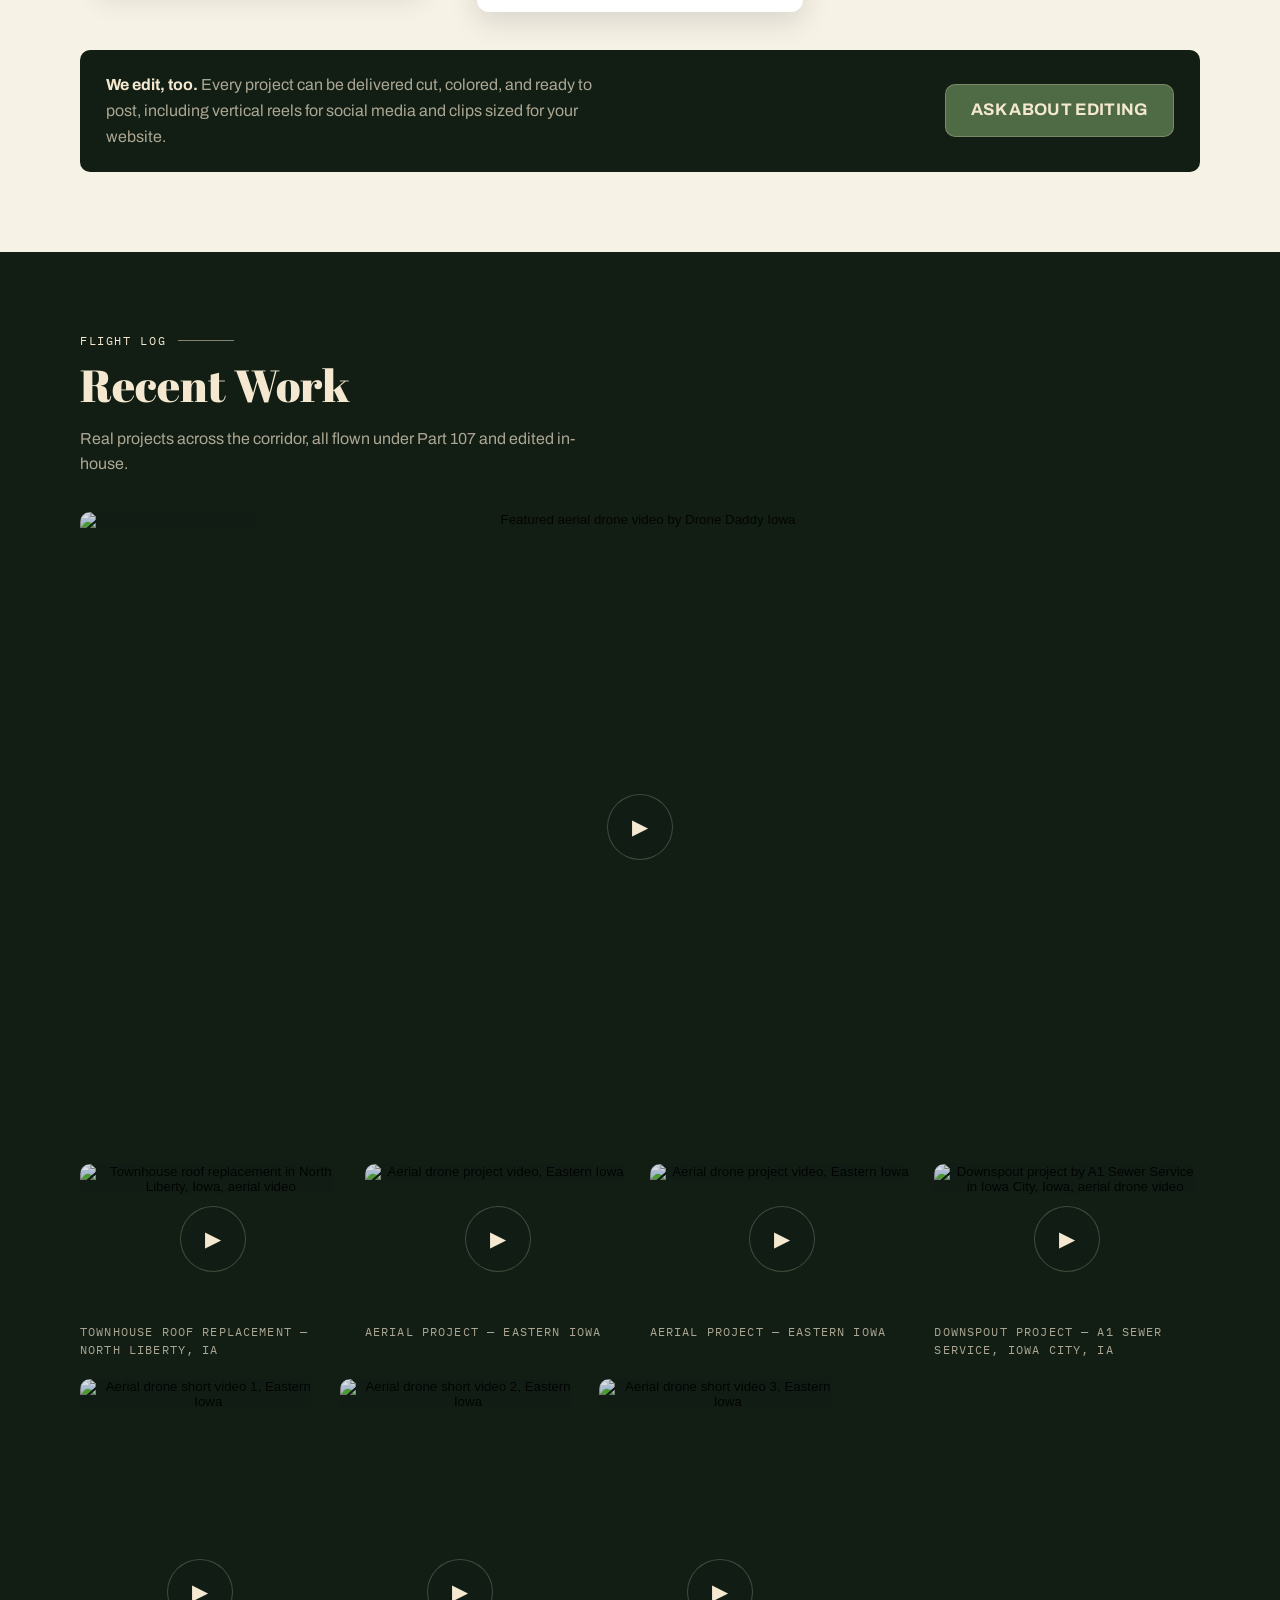
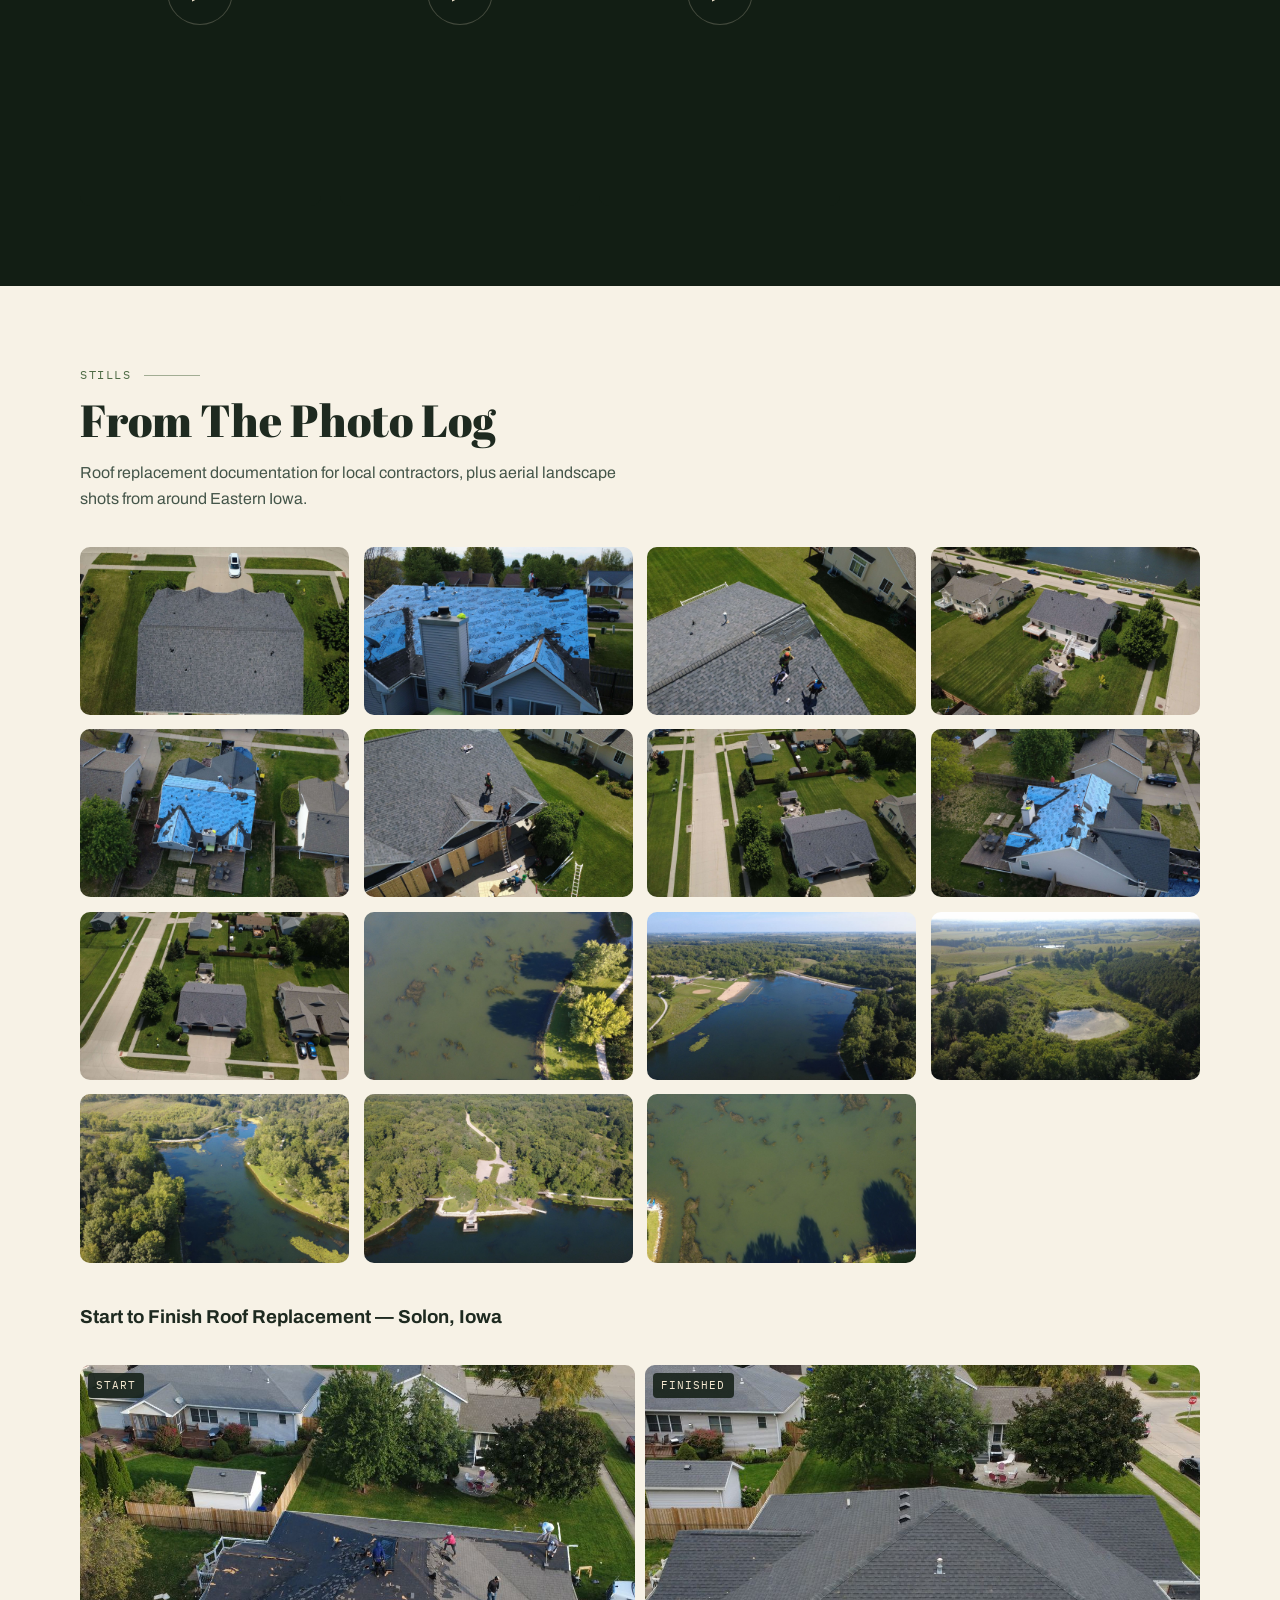
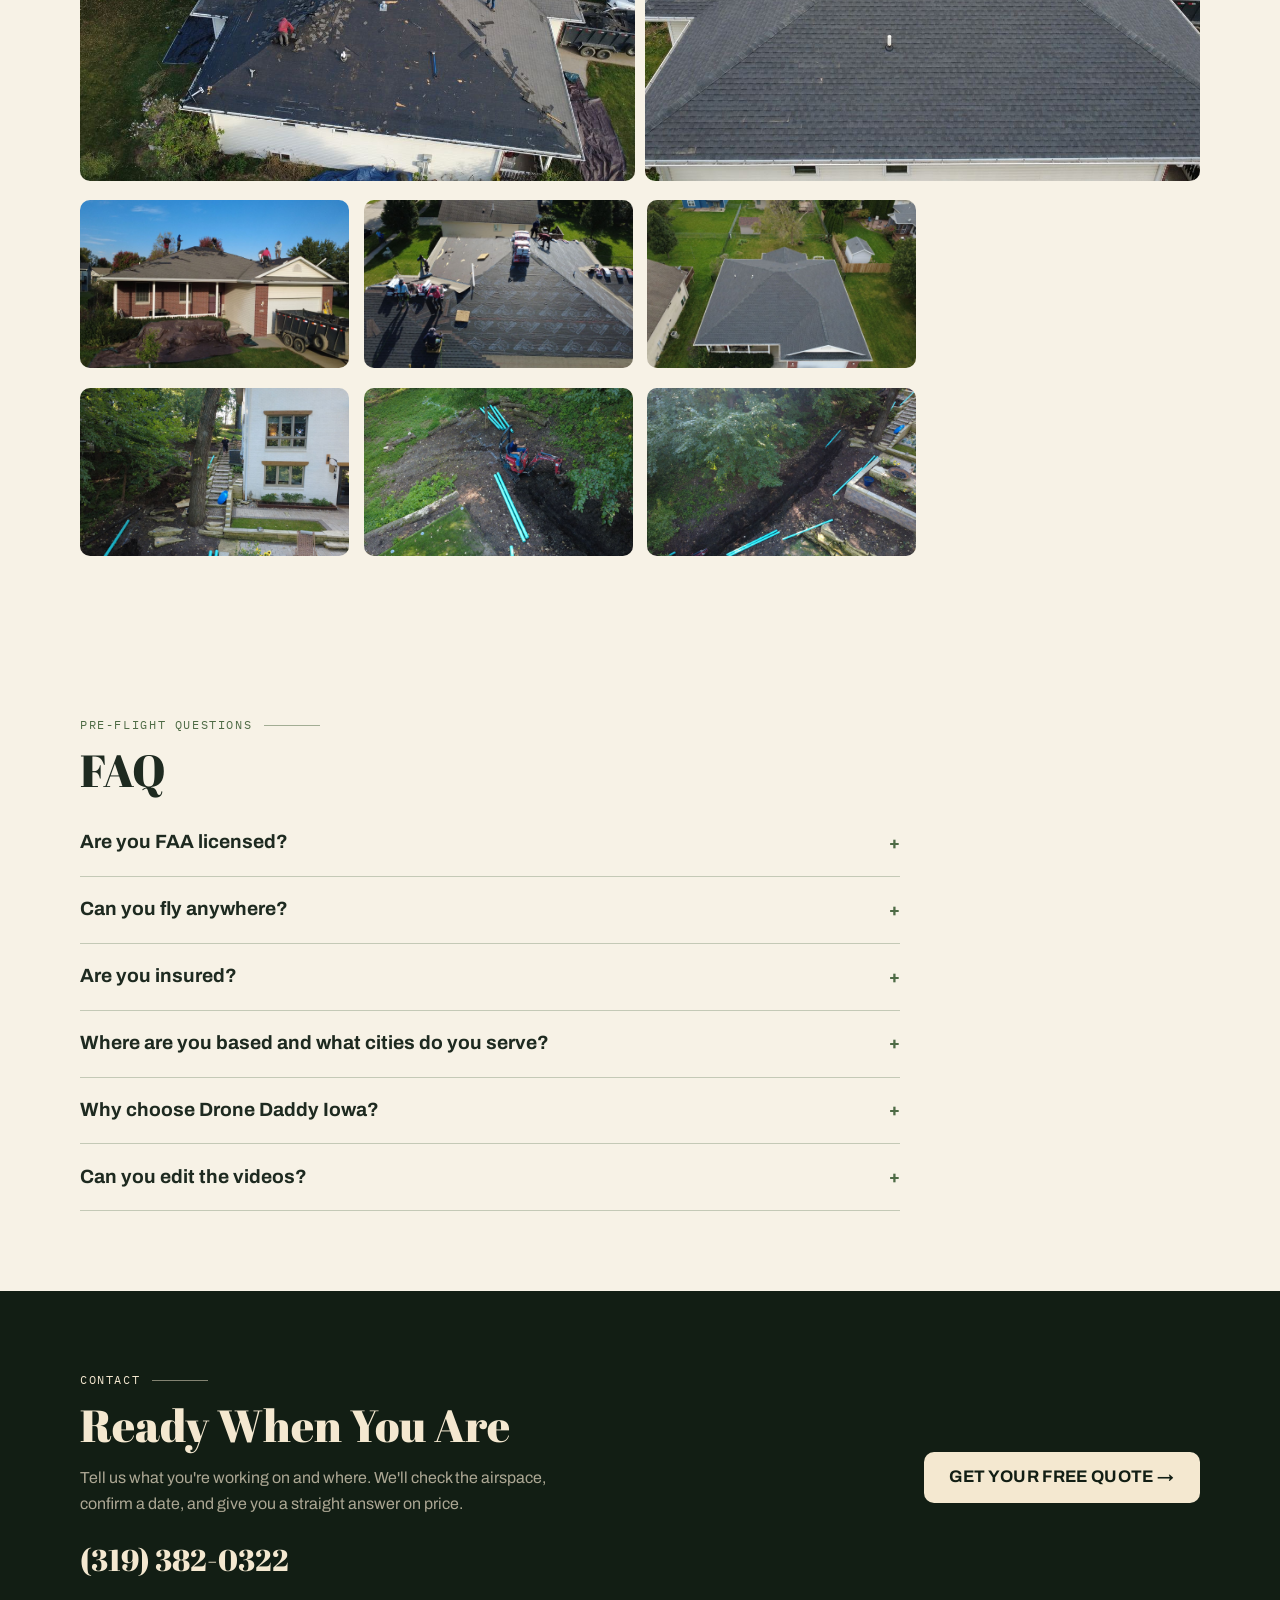
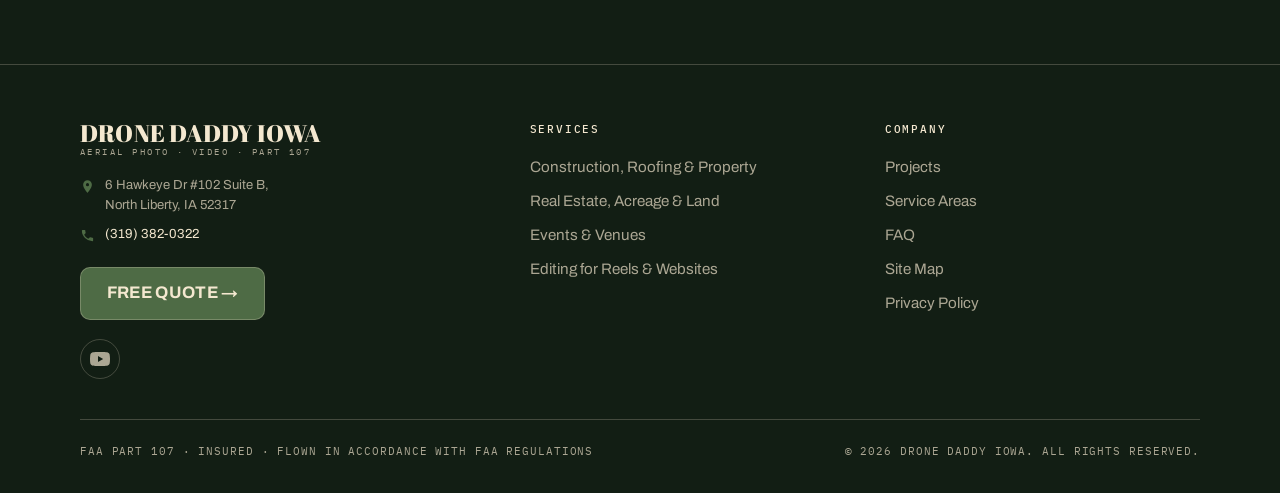
==== commit 7c2775fb: "Add Kent Park drone photos to galleries Co-Authored-By: Claude Sonnet 5.5 <noreply@anthropic.com>" ====
--- a/index.html
+++ b/index.html
@@ -300,7 +300,7 @@
     <div class="wrap">
       <p class="data-label">Stills</p>
       <h2>From The Photo Log</h2>
-      <p class="lede">Roof replacement documentation shot for local contractors, from tear-off through finished shingles.</p>
+      <p class="lede">Roof replacement documentation for local contractors, plus aerial landscape shots from around Eastern Iowa.</p>
       <div class="photo-grid">
         <img src="images/roof-replacement-north-liberty-after-1.jpg" alt="Finished roof replacement on a townhouse in North Liberty, Iowa, overhead drone photo" loading="lazy">
         <img src="images/roof-tearoff-iowa-city-1.jpg" alt="Roof tear-off in progress with underlayment exposed, aerial drone photo, Iowa City" loading="lazy">
@@ -311,6 +311,12 @@
         <img src="images/roof-replacement-north-liberty-after-3.jpg" alt="After photo of full roof replacement, aerial view of home and yard" loading="lazy">
         <img src="images/roof-tearoff-iowa-city-3.jpg" alt="Job site during roof replacement with crew and materials staged, aerial photo" loading="lazy">
         <img src="images/roof-replacement-north-liberty-after-4.jpg" alt="New roof from directly overhead showing clean shingle lines, drone photo" loading="lazy">
+        <img src="images/kent-park-drone-1.jpg" alt="Aerial drone photo of Kent Park Lake in Iowa with a paved trail and trees along the shore" loading="lazy">
+        <img src="images/kent-park-drone-2.jpg" alt="Drone view of Kent Park Lake, beach and ball field surrounded by forest, Iowa" loading="lazy">
+        <img src="images/kent-park-drone-3.jpg" alt="Aerial drone photo of Kent Park wetlands, a pond and surrounding woods and farmland in Iowa" loading="lazy">
+        <img src="images/kent-park-drone-4.jpg" alt="Drone photo of Kent Park Lake and wooded shoreline in Iowa" loading="lazy">
+        <img src="images/kent-park-drone-5.jpg" alt="Overhead drone view of a trail, fishing pier and dock at Kent Park Lake, Iowa" loading="lazy">
+        <img src="images/kent-park-drone-6.jpg" alt="Aerial drone photo of Kent Park Lake with shoreline and tree shadows on the water, Iowa" loading="lazy">
       </div>
 
       <h3 style="margin-top:2.5rem;">Start to Finish Roof Replacement — Solon, Iowa</h3>
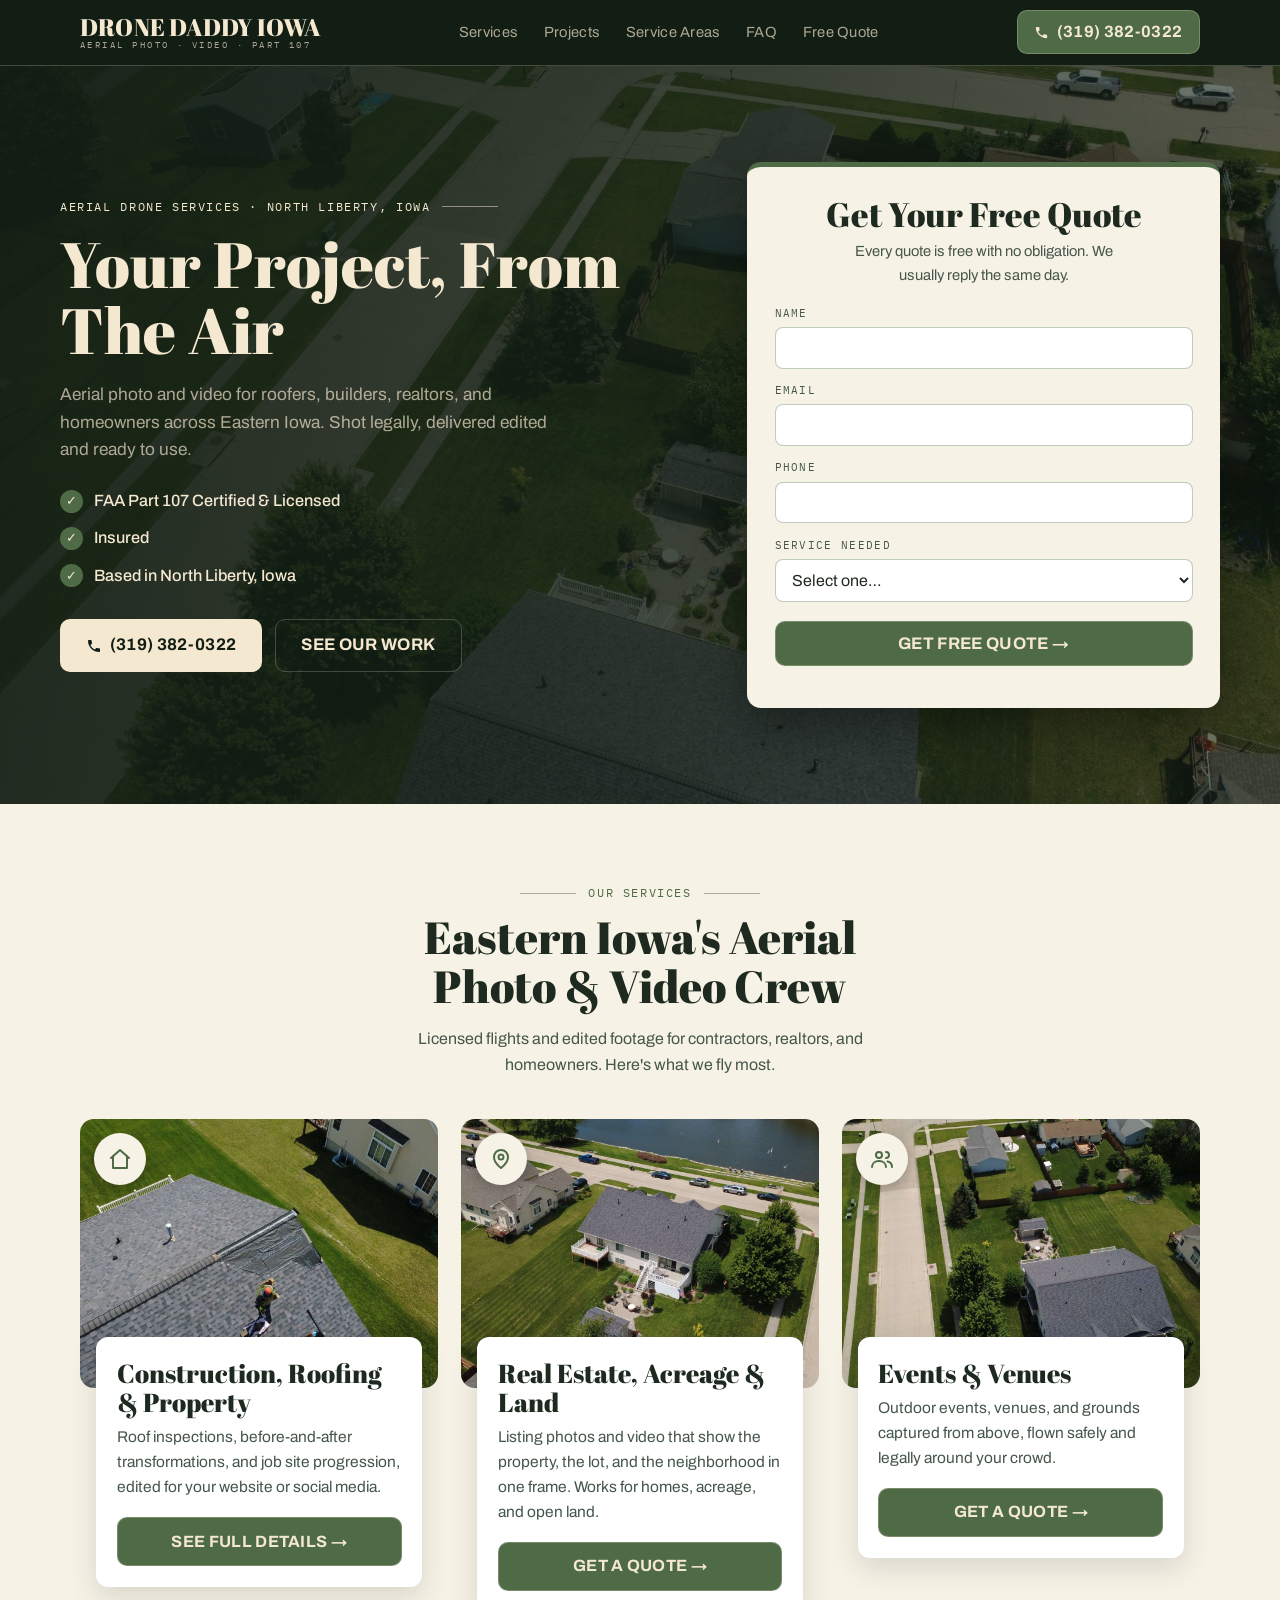
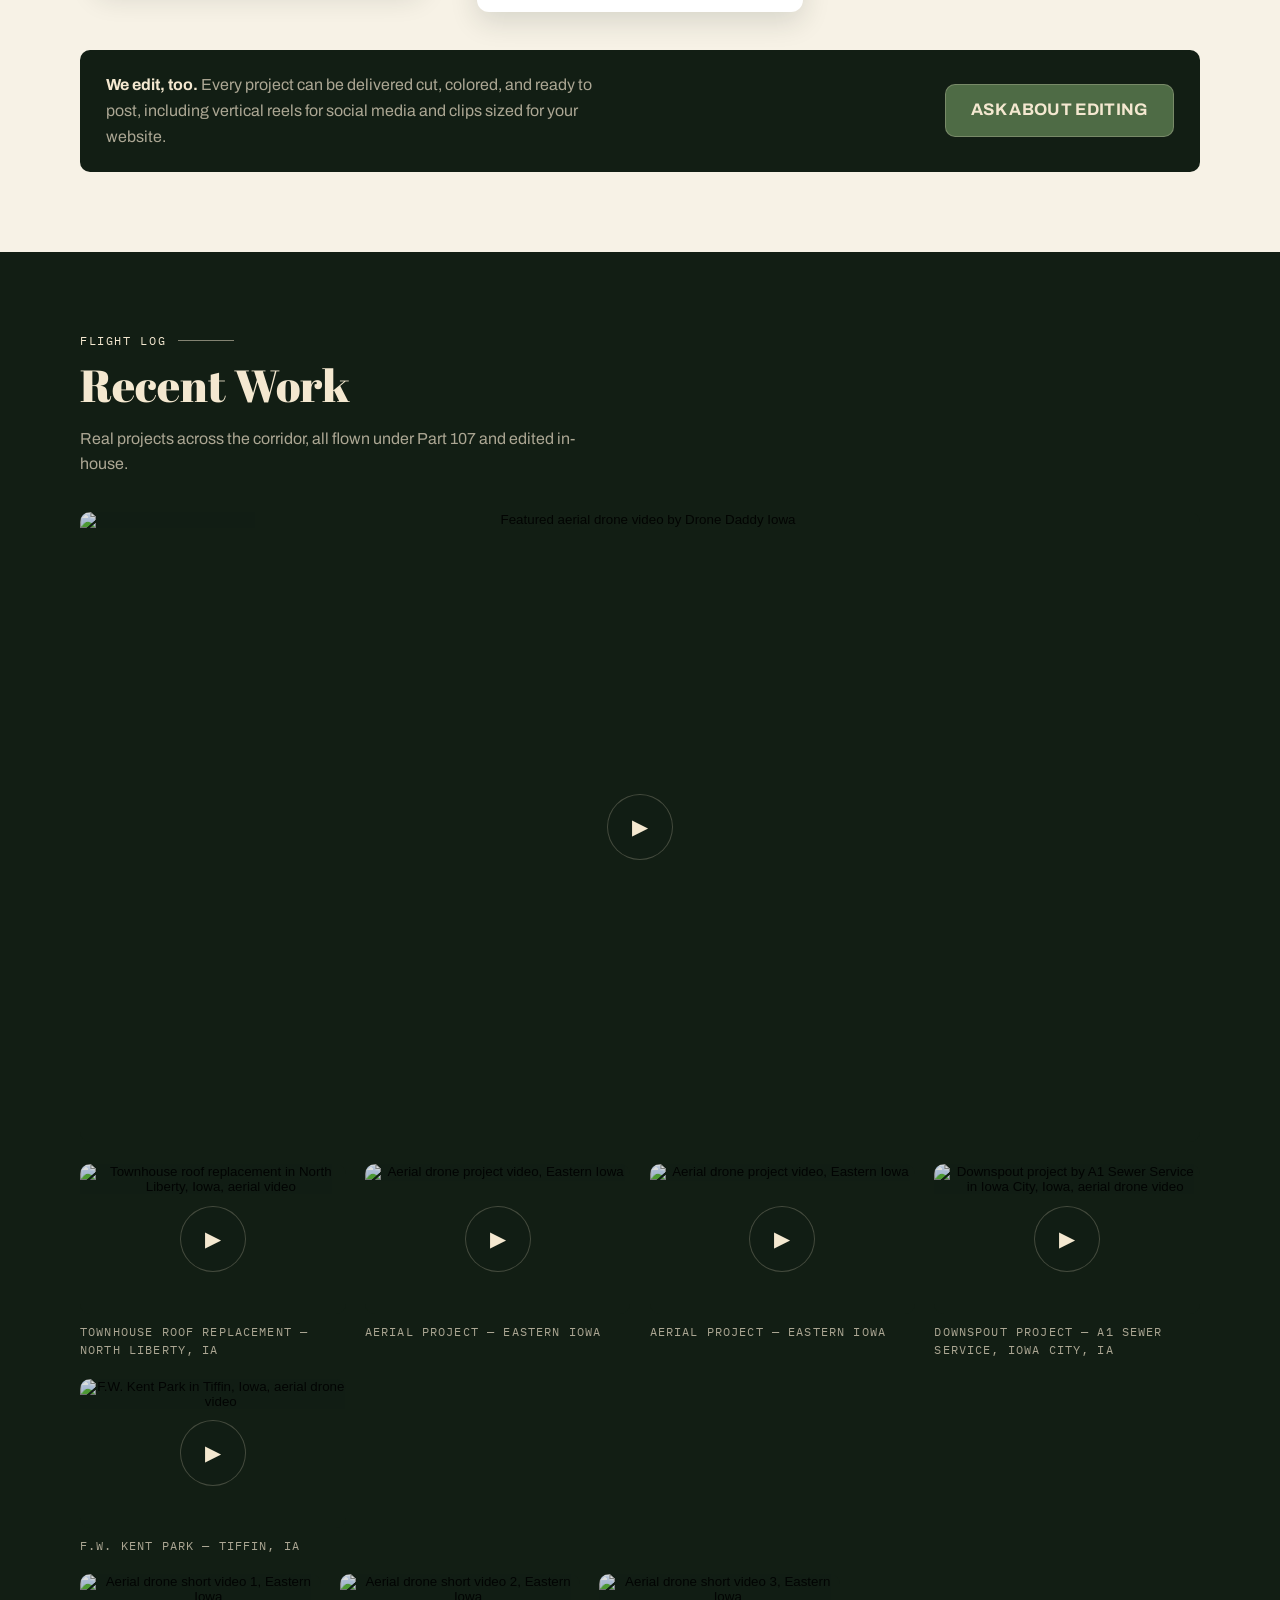
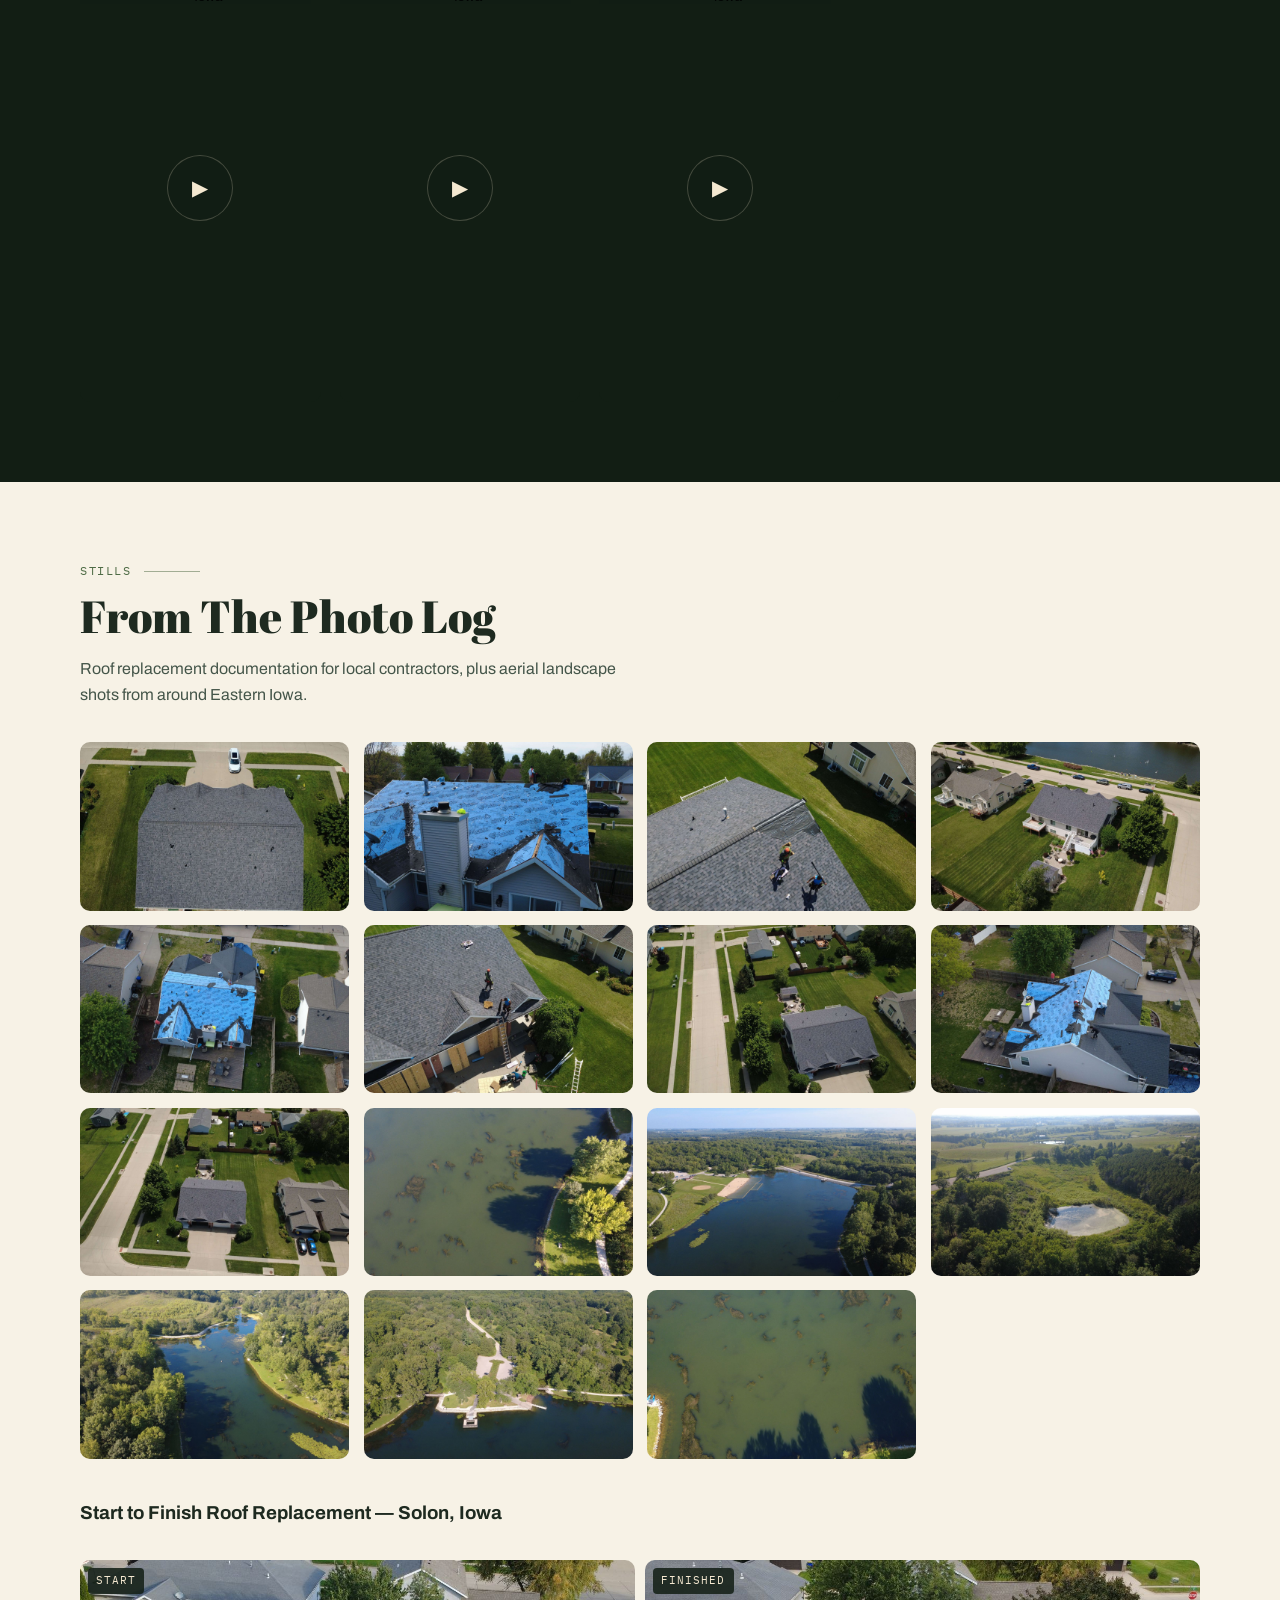
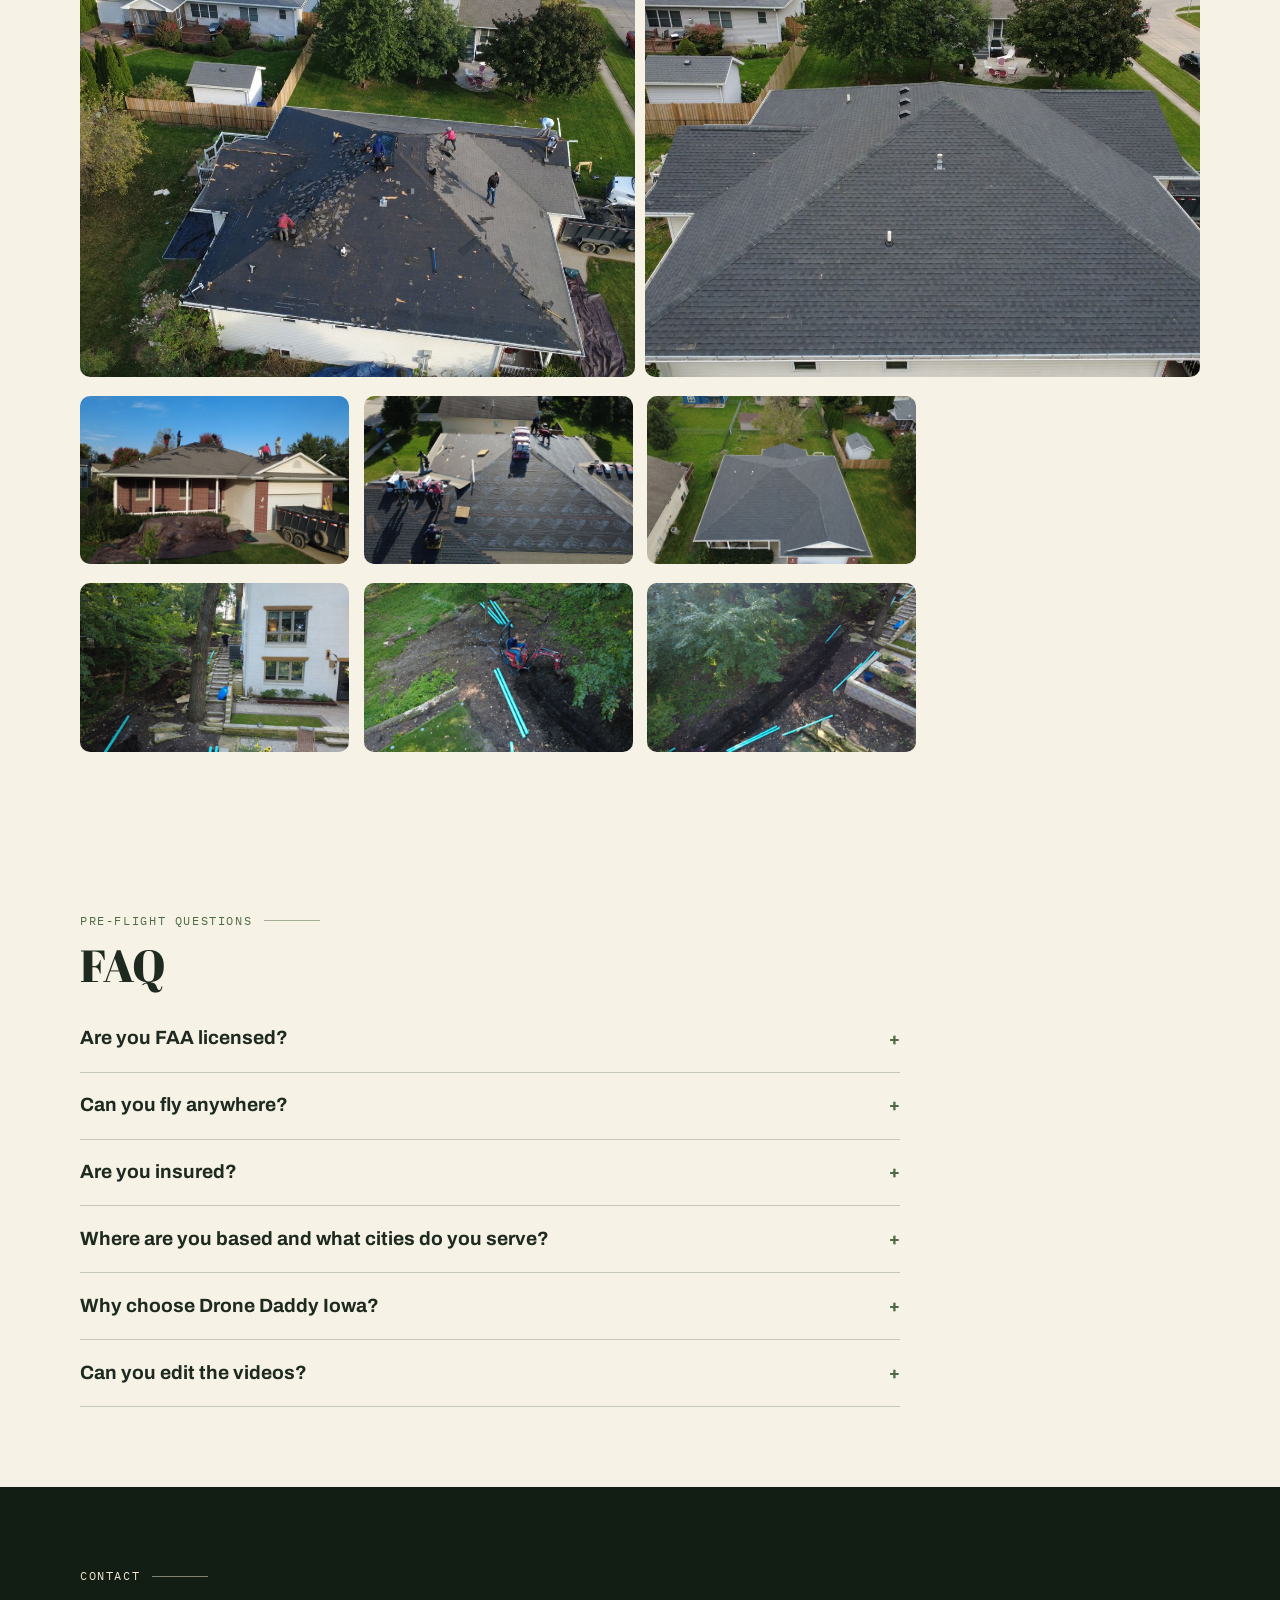
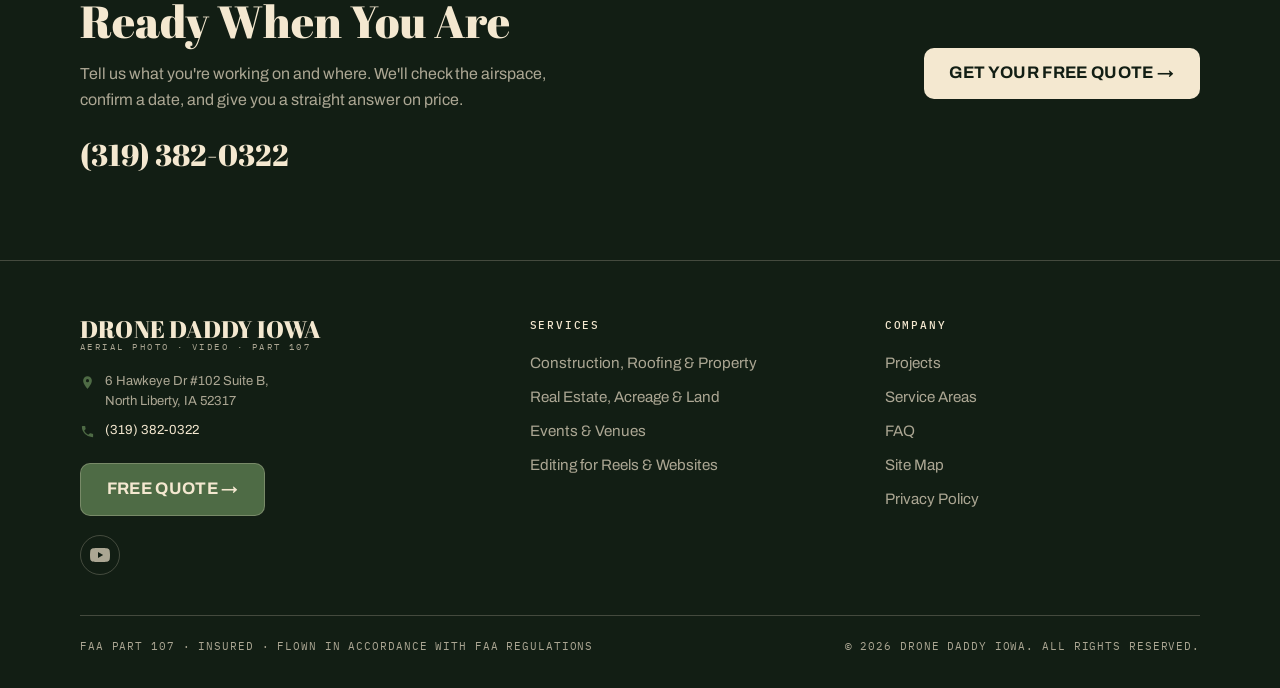
==== commit 44f269cd: "Add F.W. Kent Park video to homepage and projects page Co-Authored-By: Claude Sonnet 5.5 <noreply@an" ====
--- a/index.html
+++ b/index.html
@@ -273,6 +273,12 @@
           </button>
           <figcaption>Downspout Project — A1 Sewer Service, Iowa City, IA</figcaption>
         </figure>
+        <figure class="video-item">
+          <button class="yt-facade" data-yt="EuUX4HR2hSA" aria-label="Play video: F.W. Kent Park, Tiffin, Iowa">
+            <img src="https://i.ytimg.com/vi/EuUX4HR2hSA/hqdefault.jpg" alt="F.W. Kent Park in Tiffin, Iowa, aerial drone video" loading="lazy">
+          </button>
+          <figcaption>F.W. Kent Park — Tiffin, IA</figcaption>
+        </figure>
       </div>
 
       <div class="short-grid" style="margin-top:1.2rem;">
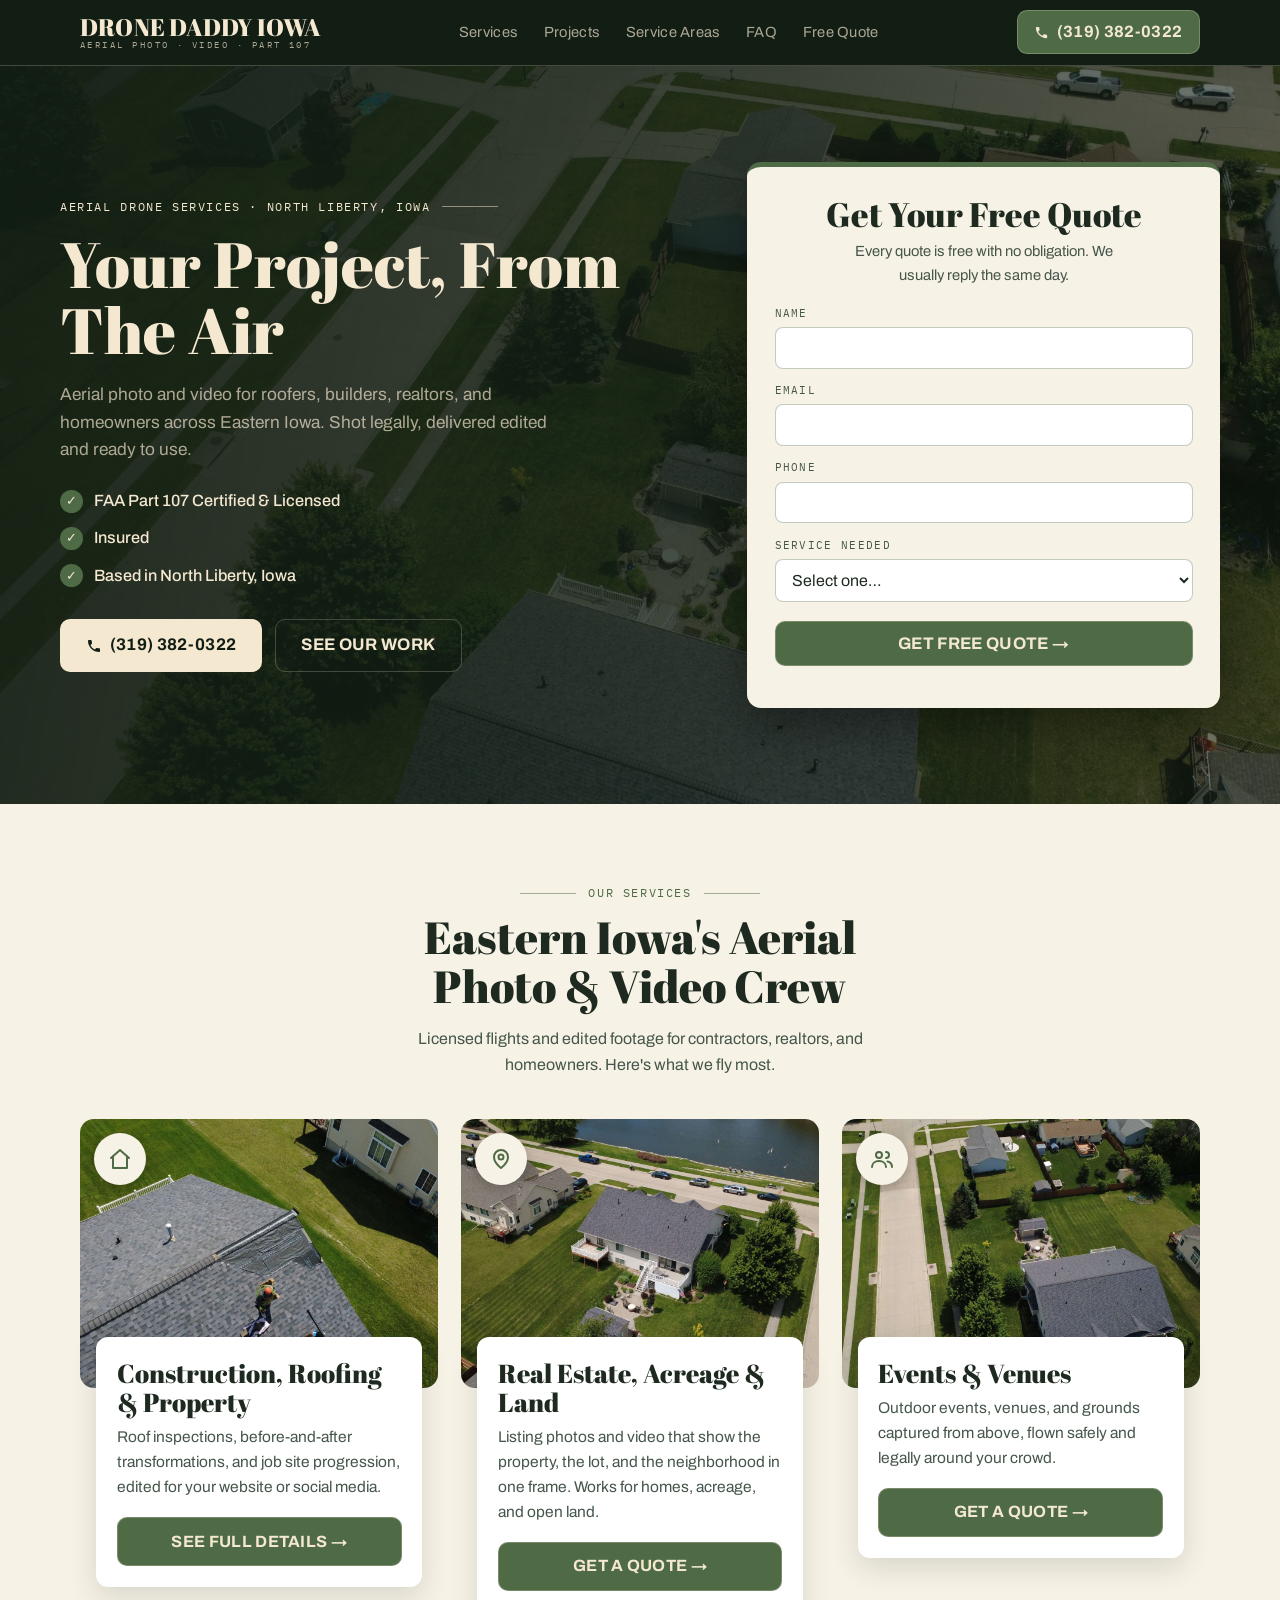
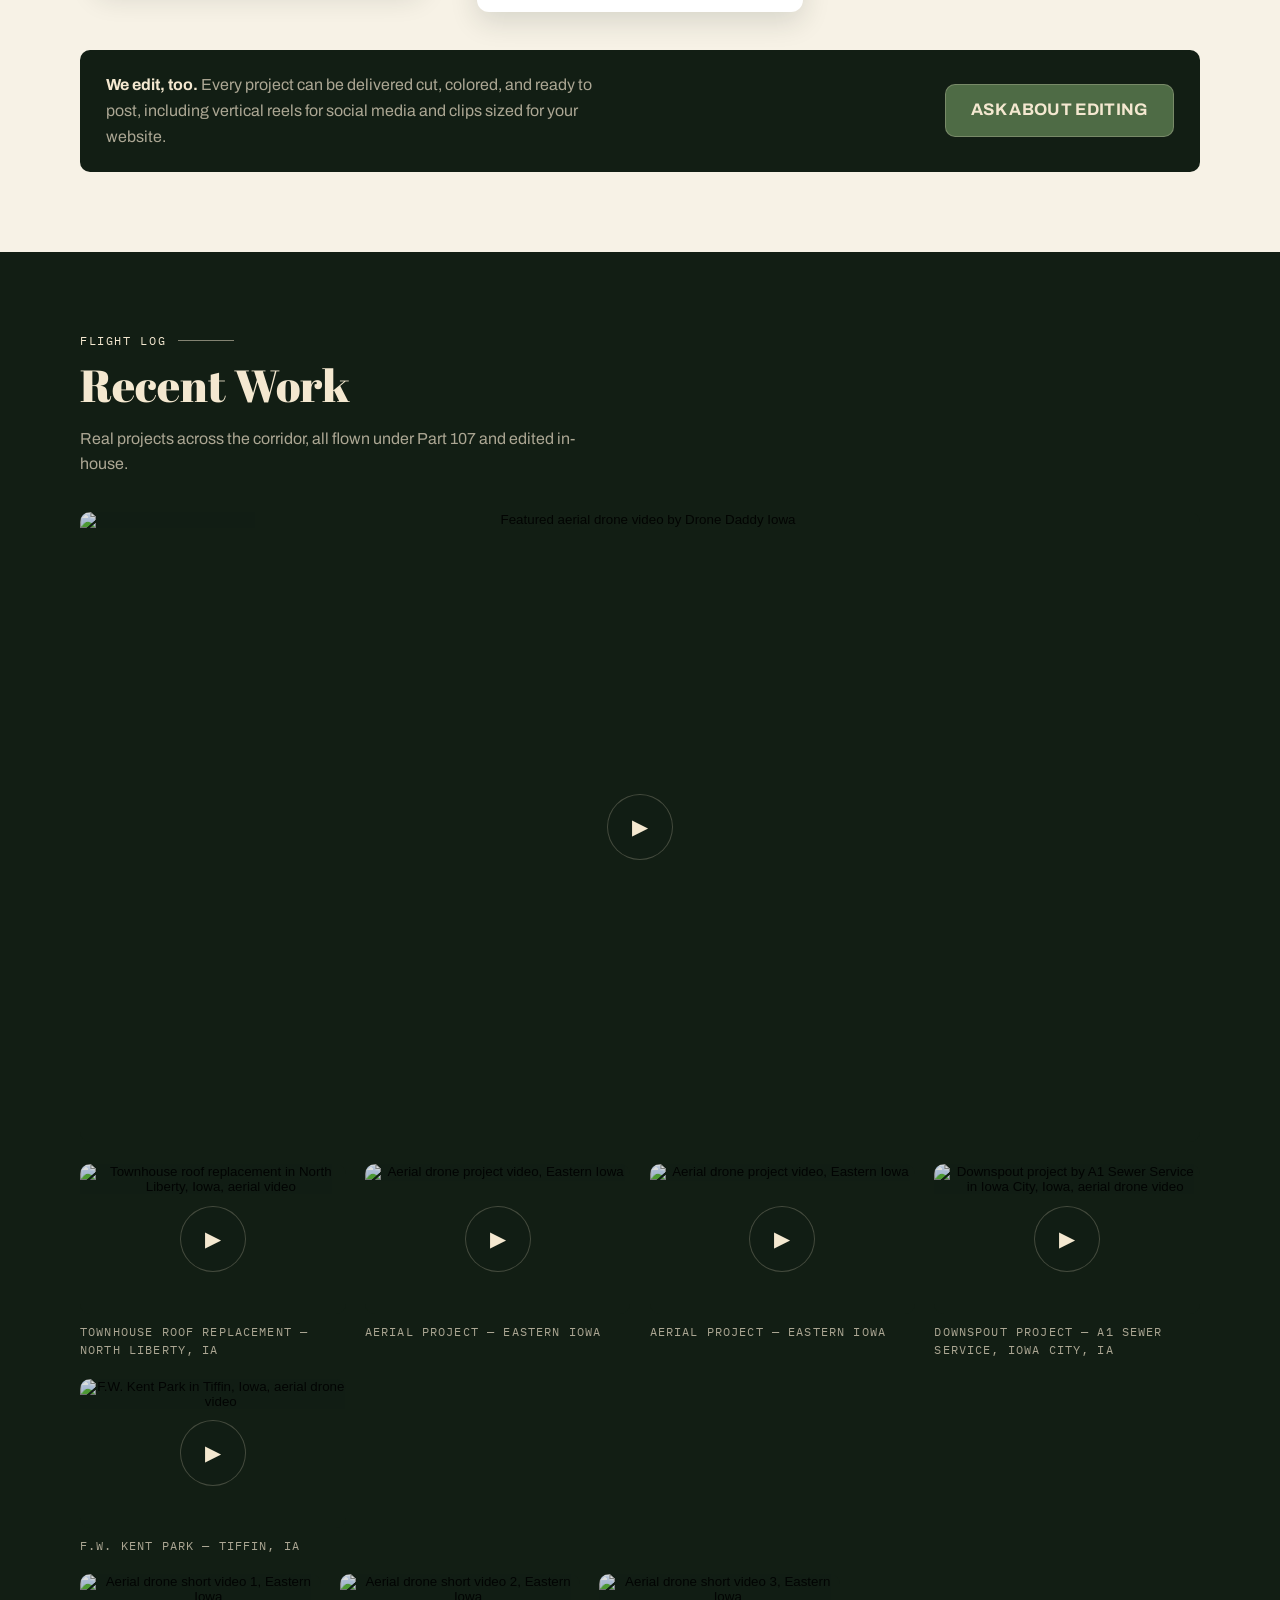
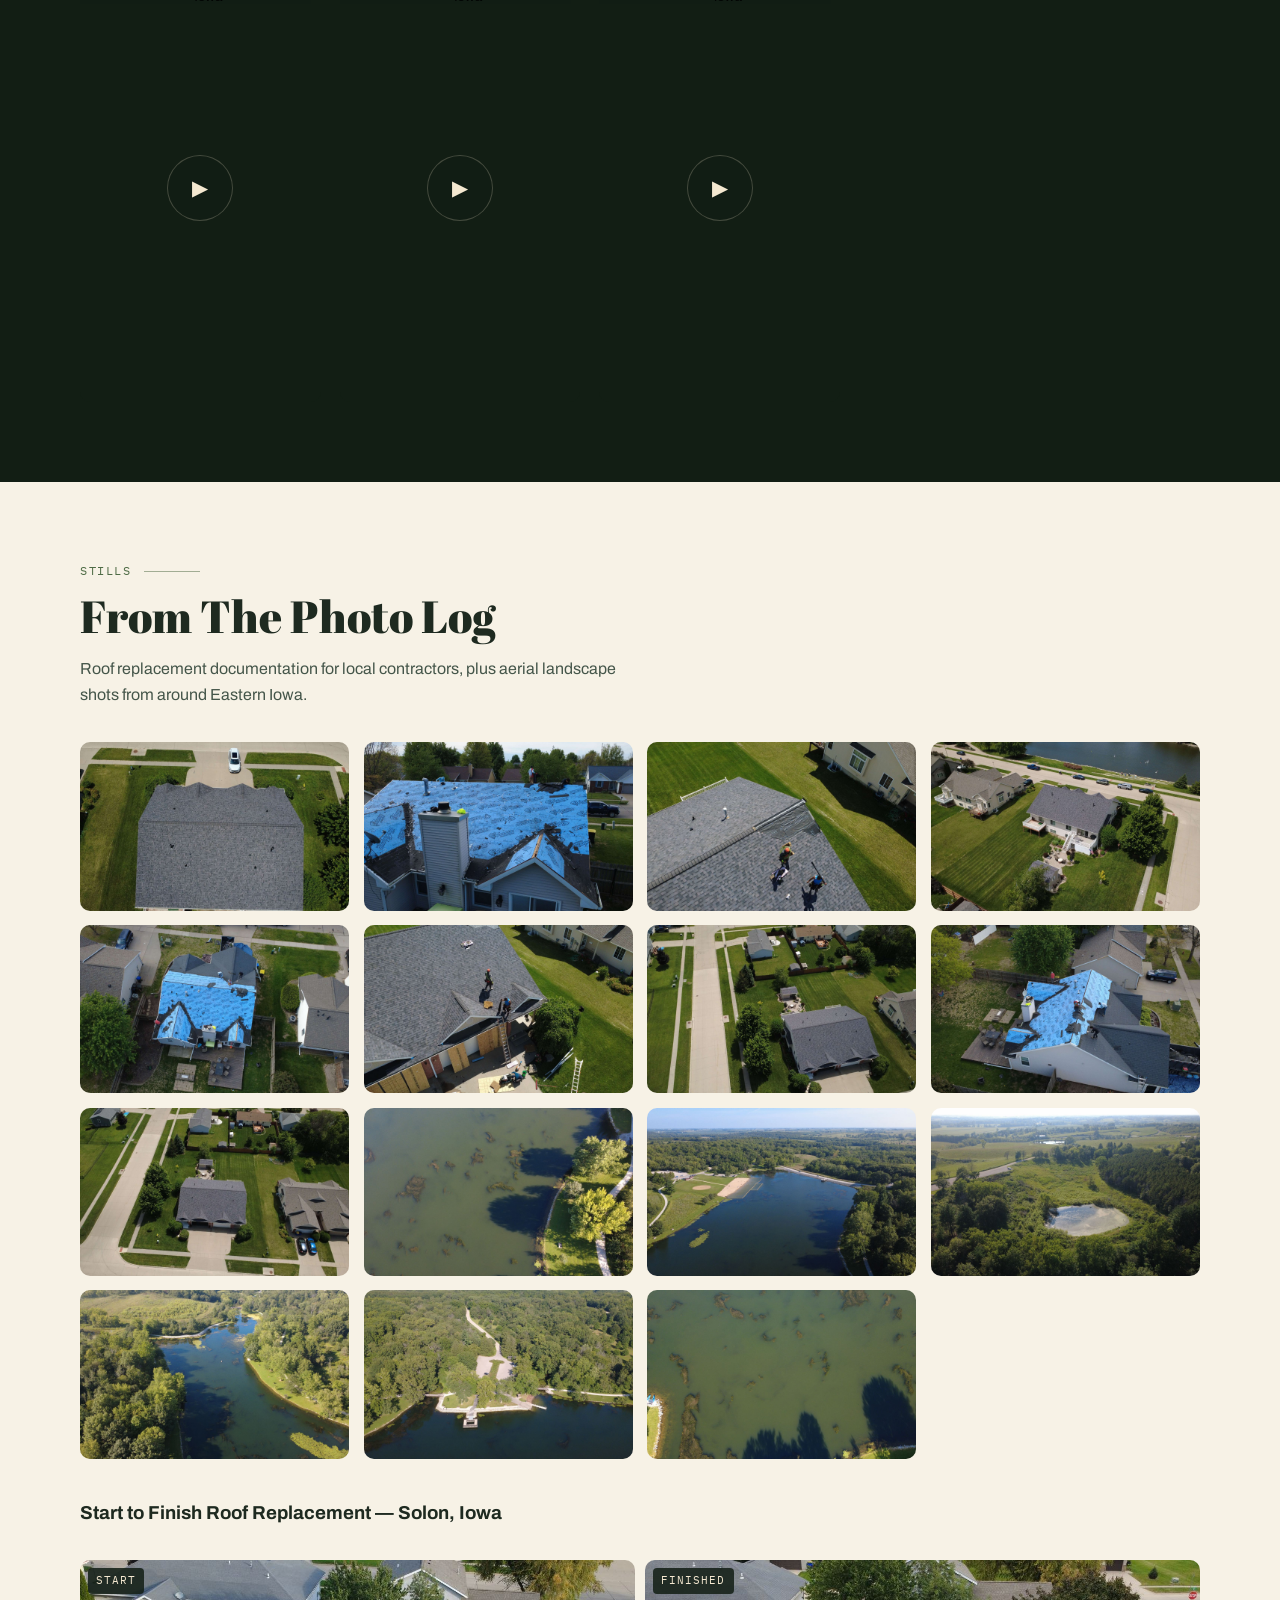
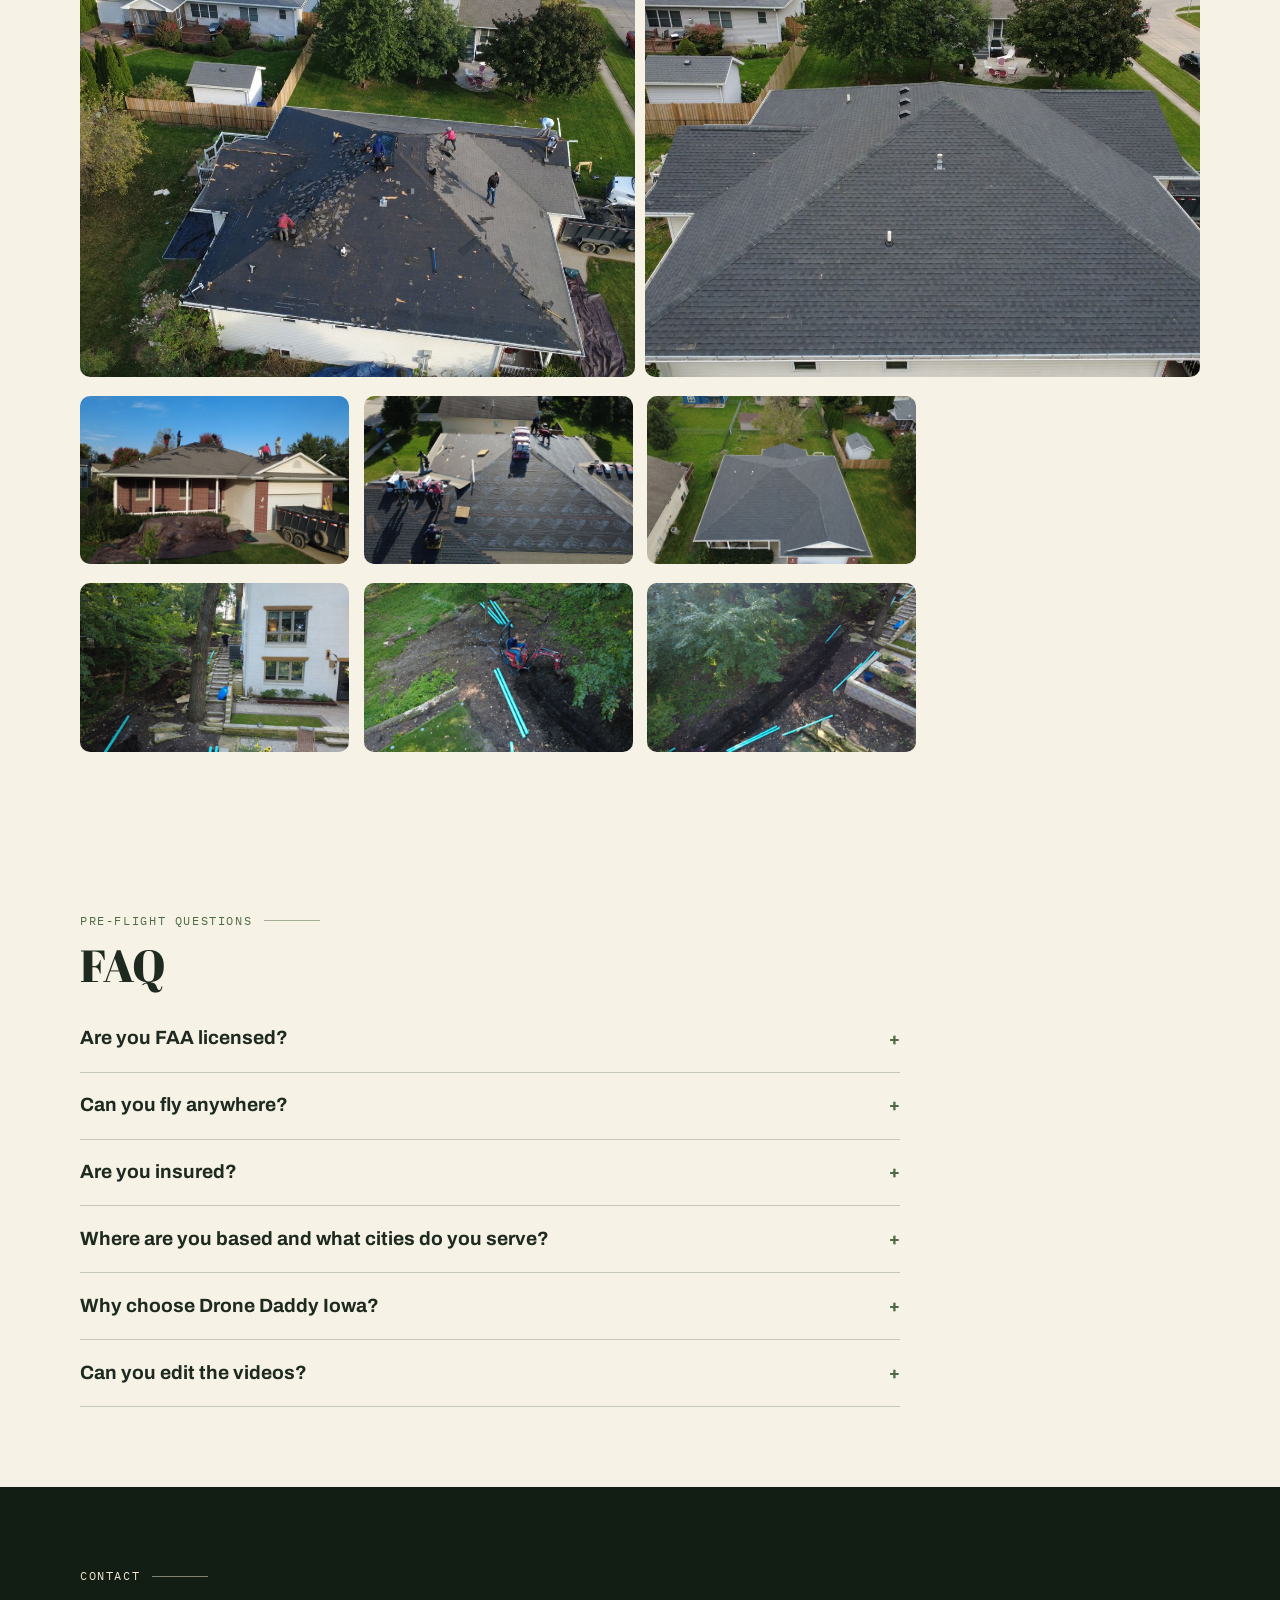
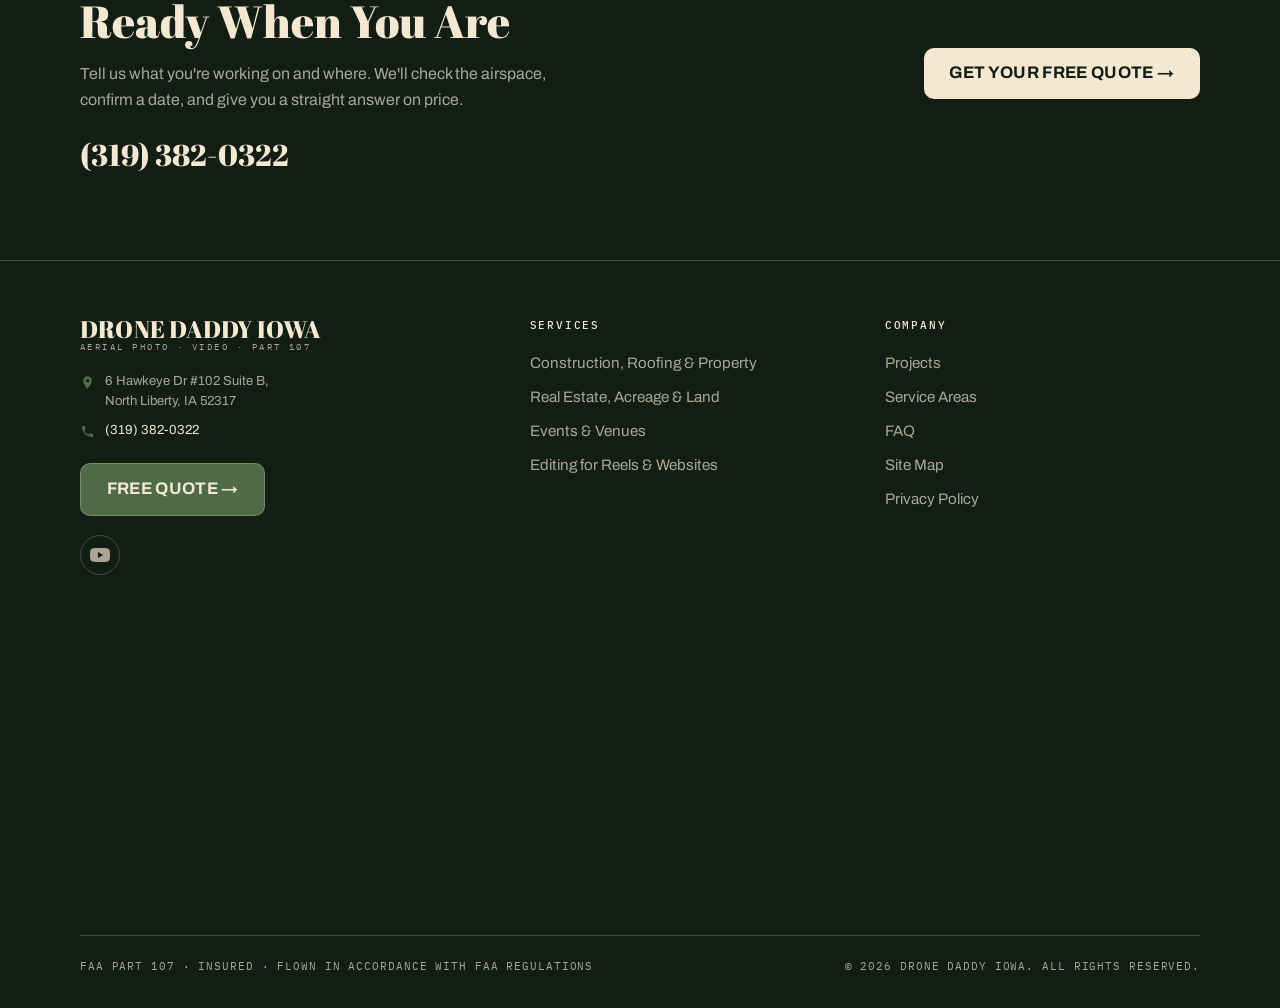
==== commit 7378c76d: "Embed Google Maps business profile in site footer Co-Authored-By: Claude Sonnet 5.5 <noreply@anthrop" ====
--- a/index.html
+++ b/index.html
@@ -443,6 +443,10 @@
 
     </div>
 
+    <div class="footer-map">
+      <iframe src="https://www.google.com/maps/embed?pb=!1m18!1m12!1m3!1d95217.20818106993!2d-91.27400918359376!3d41.773623!2m3!1f0!2f0!3f0!3m2!1i1024!2i768!4f13.1!3m3!1m2!1s0x655fdebf37627e4b%3A0x46b1770f5ec7a1e3!2sDrone%20Daddy%20Iowa!5e0!3m2!1sen!2sus!4v1792525925637!5m2!1sen!2sus" title="Drone Daddy Iowa on Google Maps" width="600" height="450" style="border:0;" allowfullscreen="" loading="lazy" referrerpolicy="strict-origin-when-cross-origin"></iframe>
+    </div>
+
     <div class="footer-bottom">
       <span>FAA PART 107 · INSURED · FLOWN IN ACCORDANCE WITH FAA REGULATIONS</span>
       <span>© <span id="year"></span> DRONE DADDY IOWA. ALL RIGHTS RESERVED.</span>
--- a/styles.css
+++ b/styles.css
@@ -599,3 +599,7 @@
   font-family:var(--font-mono); font-size:.68rem; letter-spacing:.1em; text-transform:uppercase;
   padding:.25rem .5rem; border-radius:4px;
 }
+
+/* Footer Google Maps embed */
+.footer-map{ margin-top:2.5rem; }
+.footer-map iframe{ display:block; width:100%; height:320px; border:0; border-radius:var(--radius); }
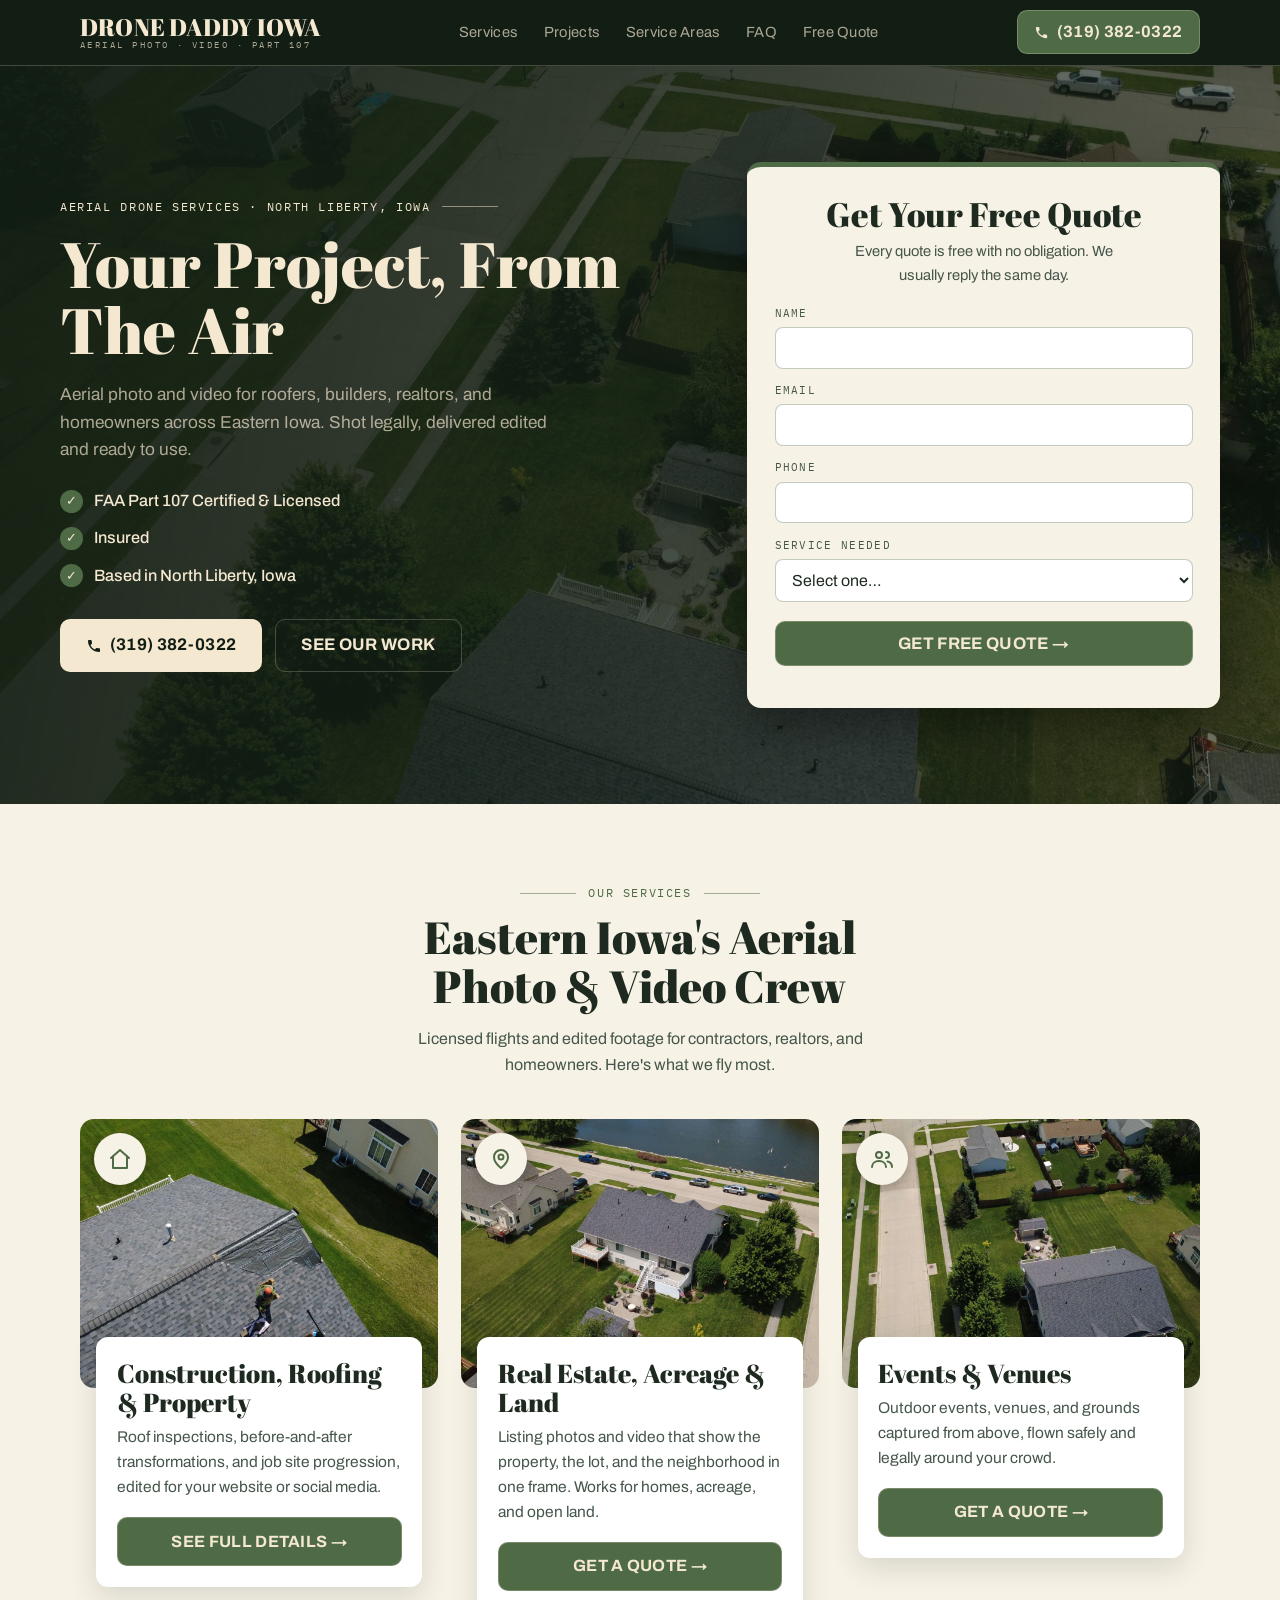
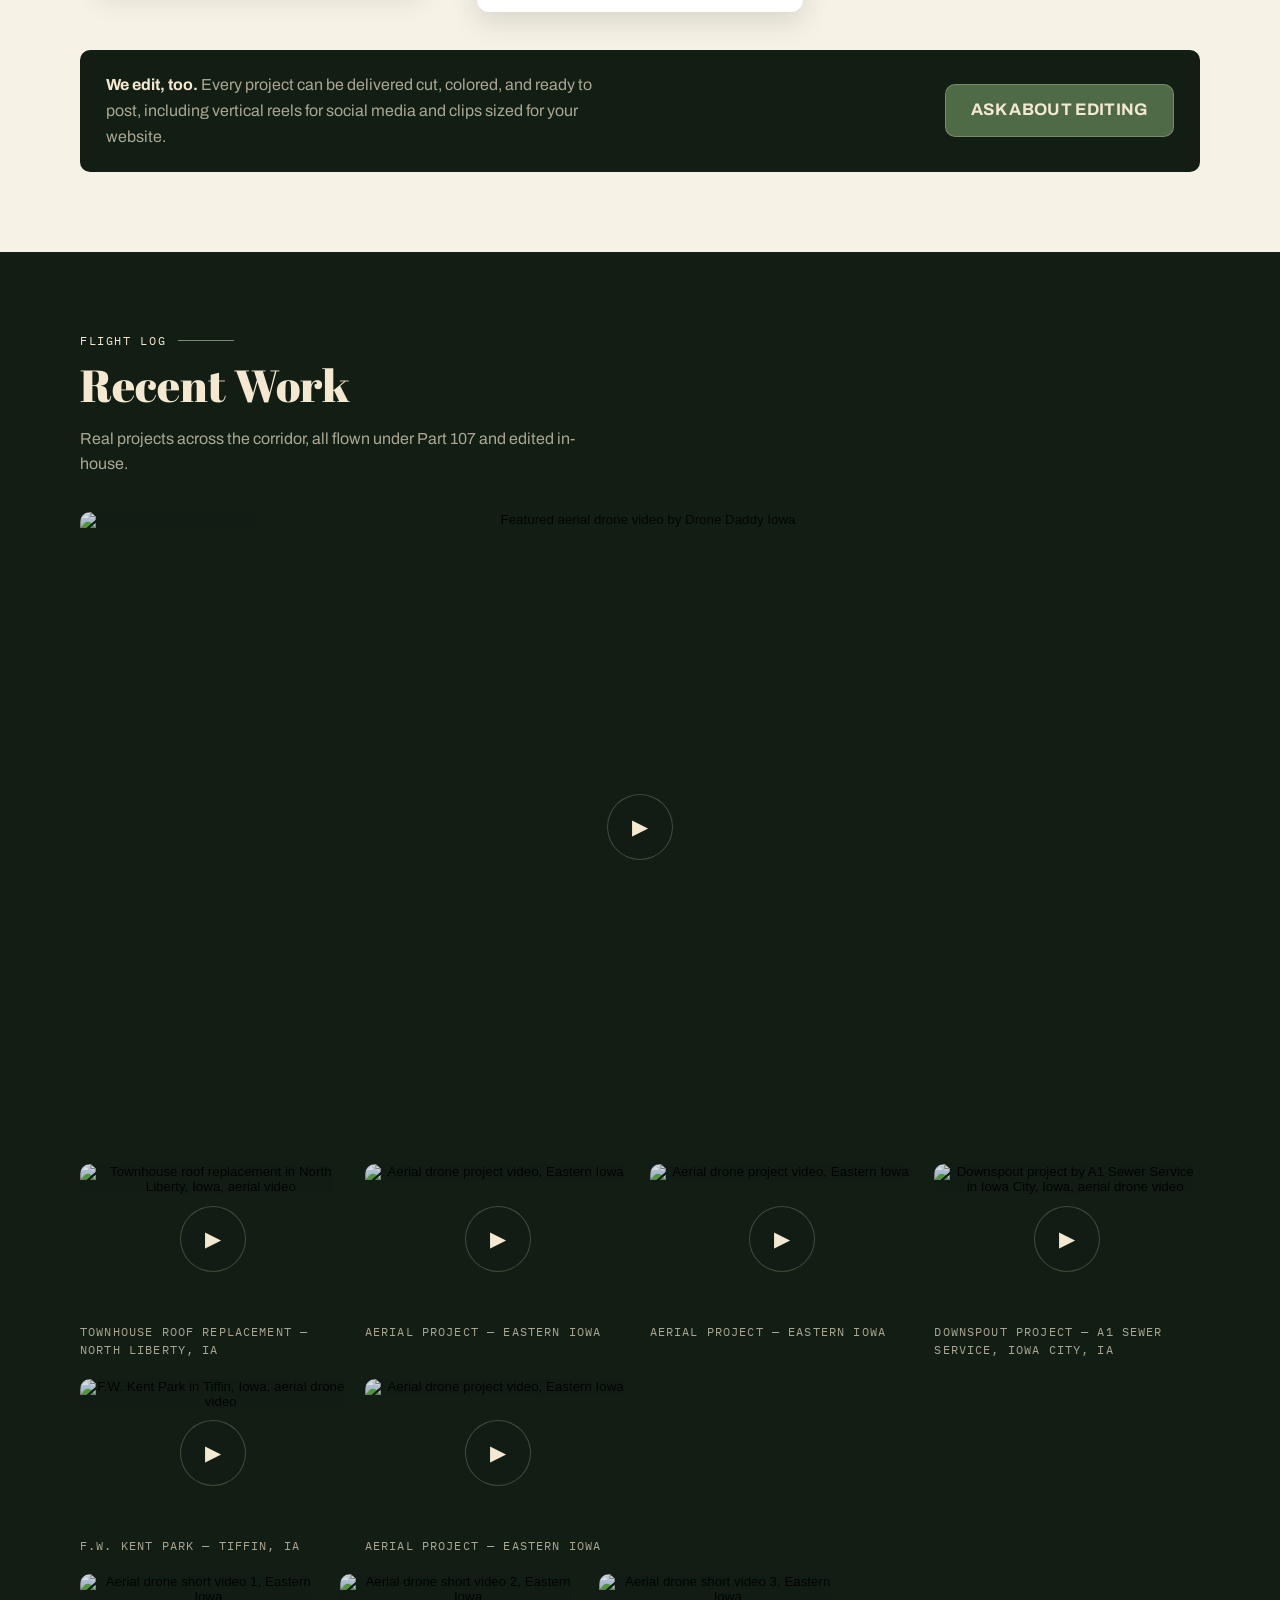
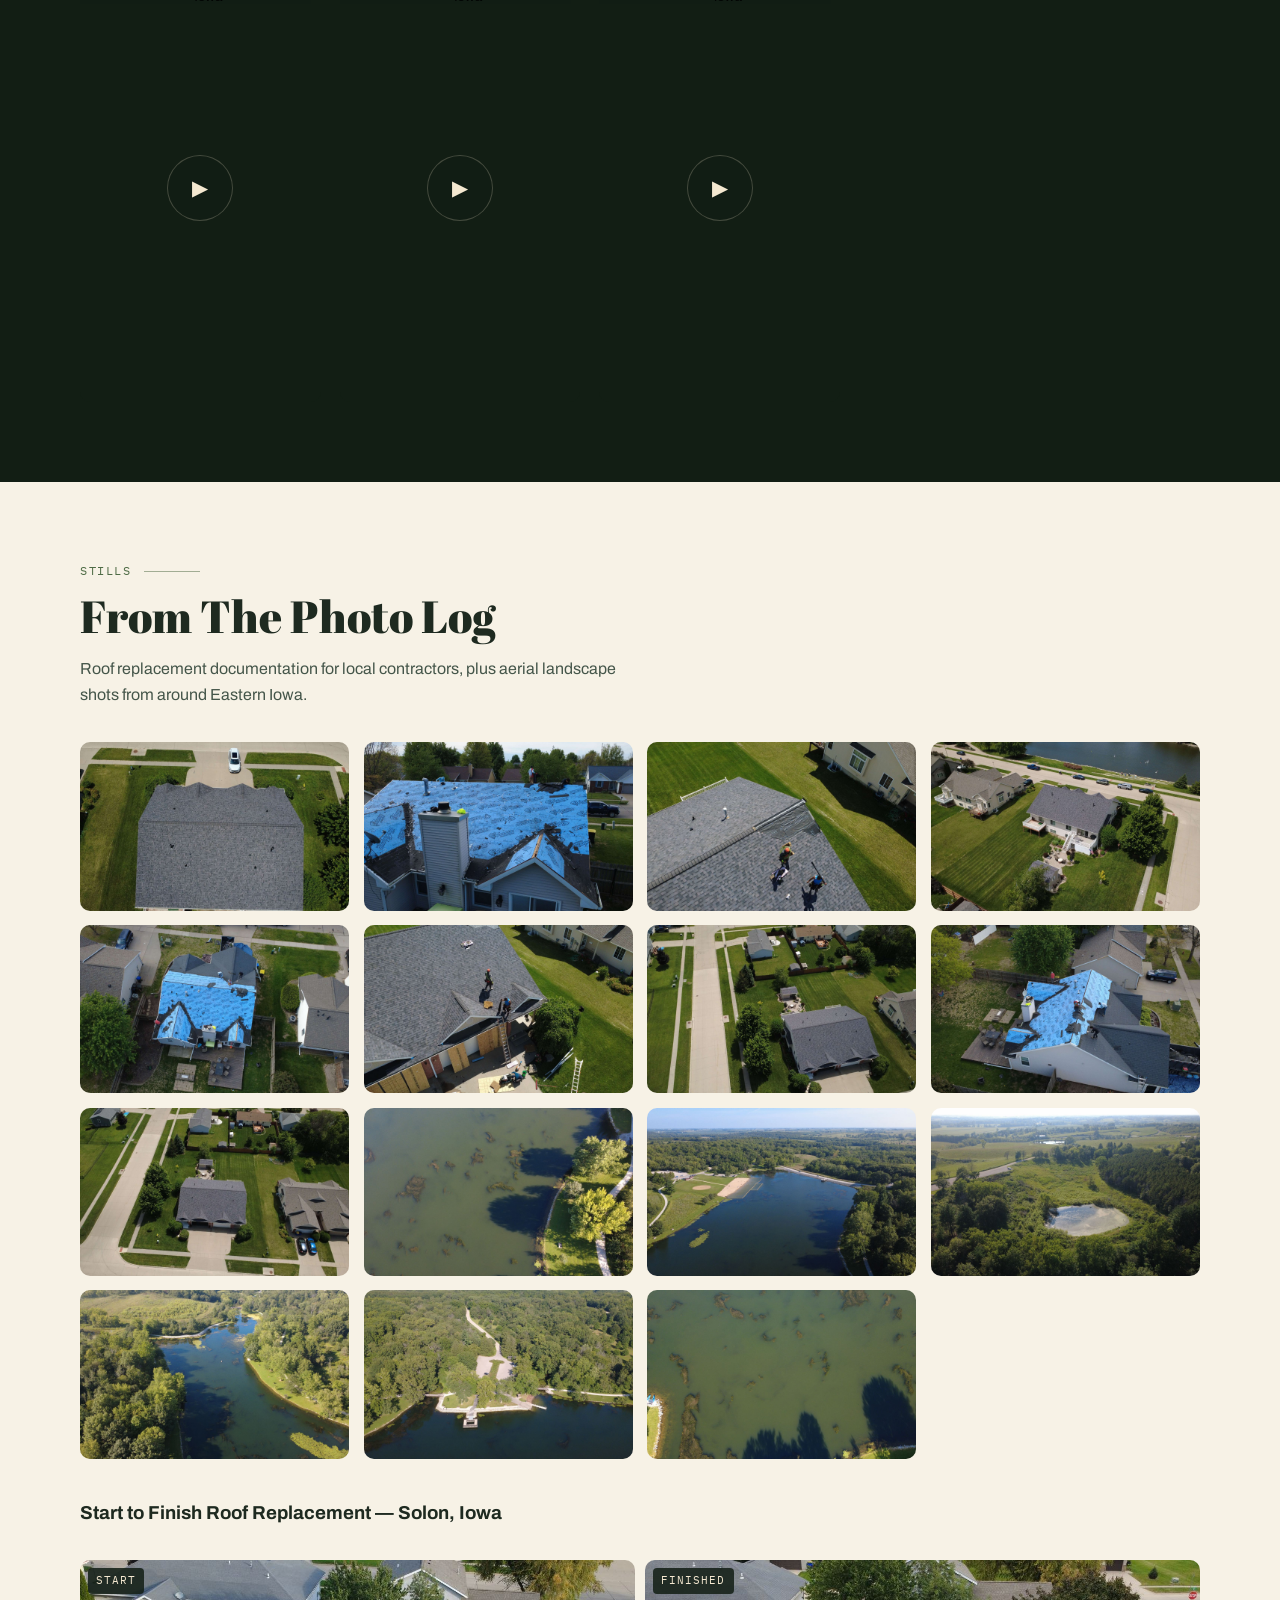
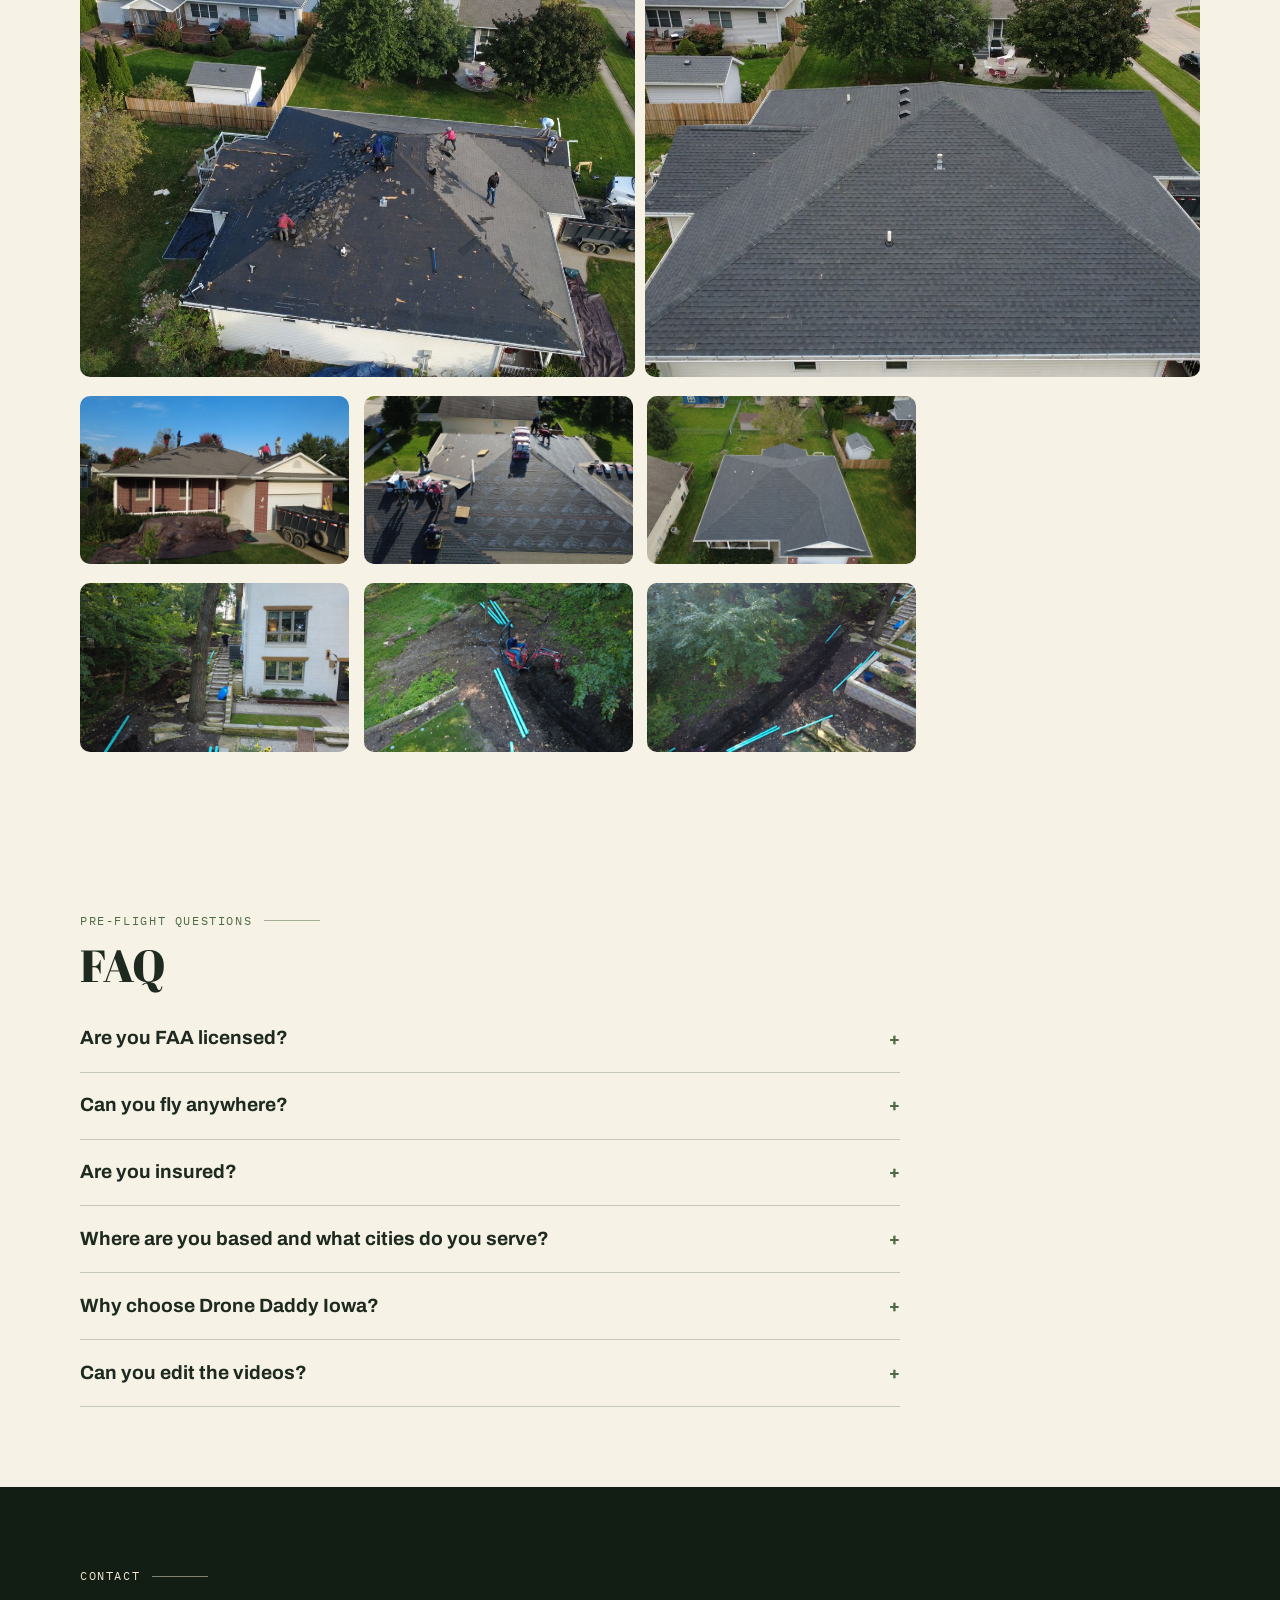
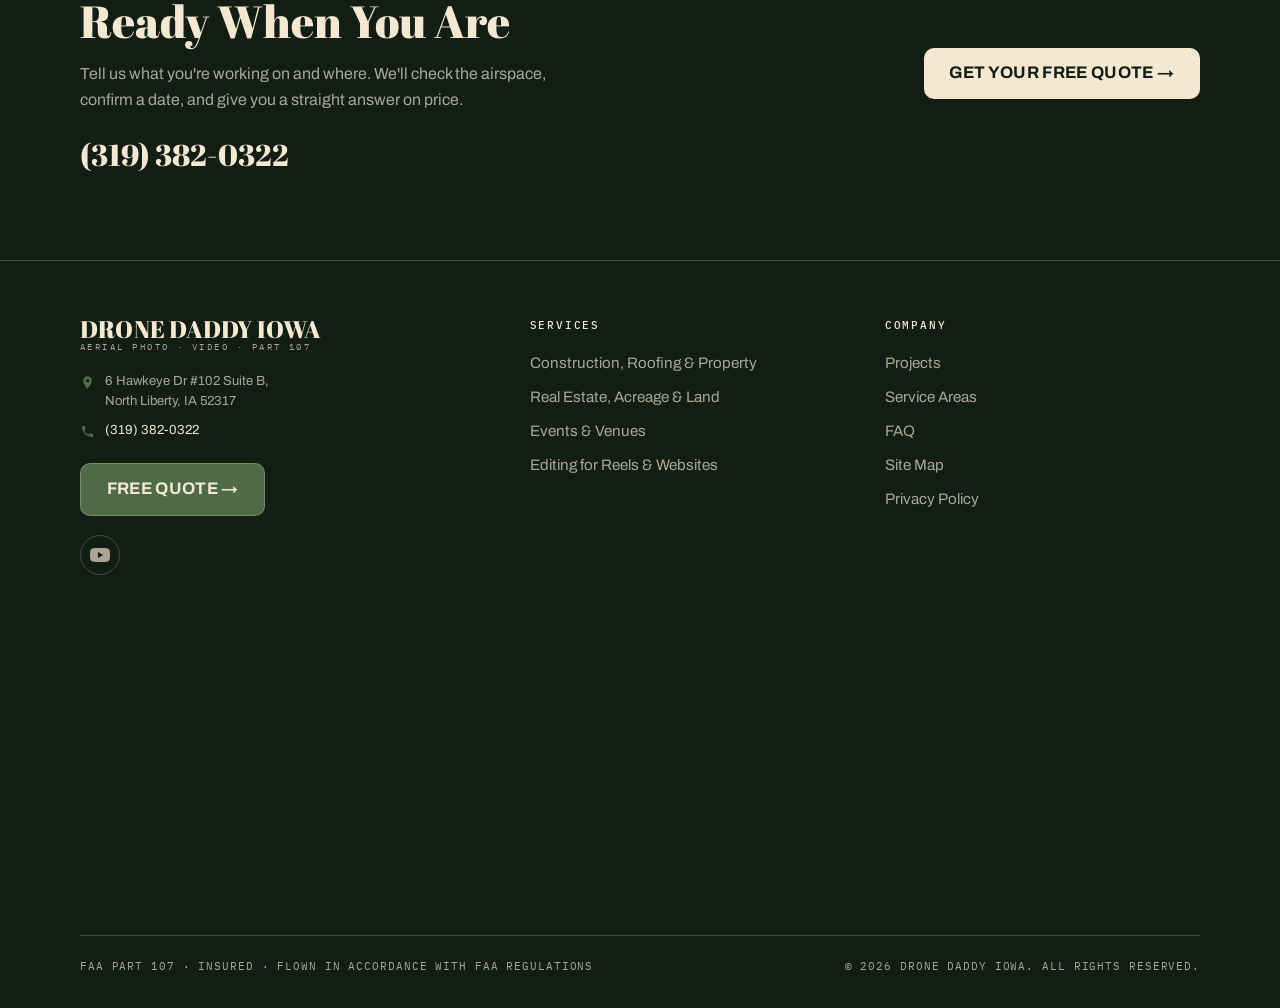
==== commit 1c36b64f: "Add YouTube video to Recent Work and add BRANDING.md Co-Authored-By: Claude Sonnet 5.5 <noreply@anth" ====
--- a/index.html
+++ b/index.html
@@ -279,6 +279,12 @@
           </button>
           <figcaption>F.W. Kent Park — Tiffin, IA</figcaption>
         </figure>
+        <figure class="video-item">
+          <button class="yt-facade" data-yt="TXVbag1mi88" aria-label="Play project video">
+            <img src="https://i.ytimg.com/vi/TXVbag1mi88/hqdefault.jpg" alt="Aerial drone project video, Eastern Iowa" loading="lazy">
+          </button>
+          <figcaption>Aerial Project — Eastern Iowa</figcaption>
+        </figure>
       </div>
 
       <div class="short-grid" style="margin-top:1.2rem;">
